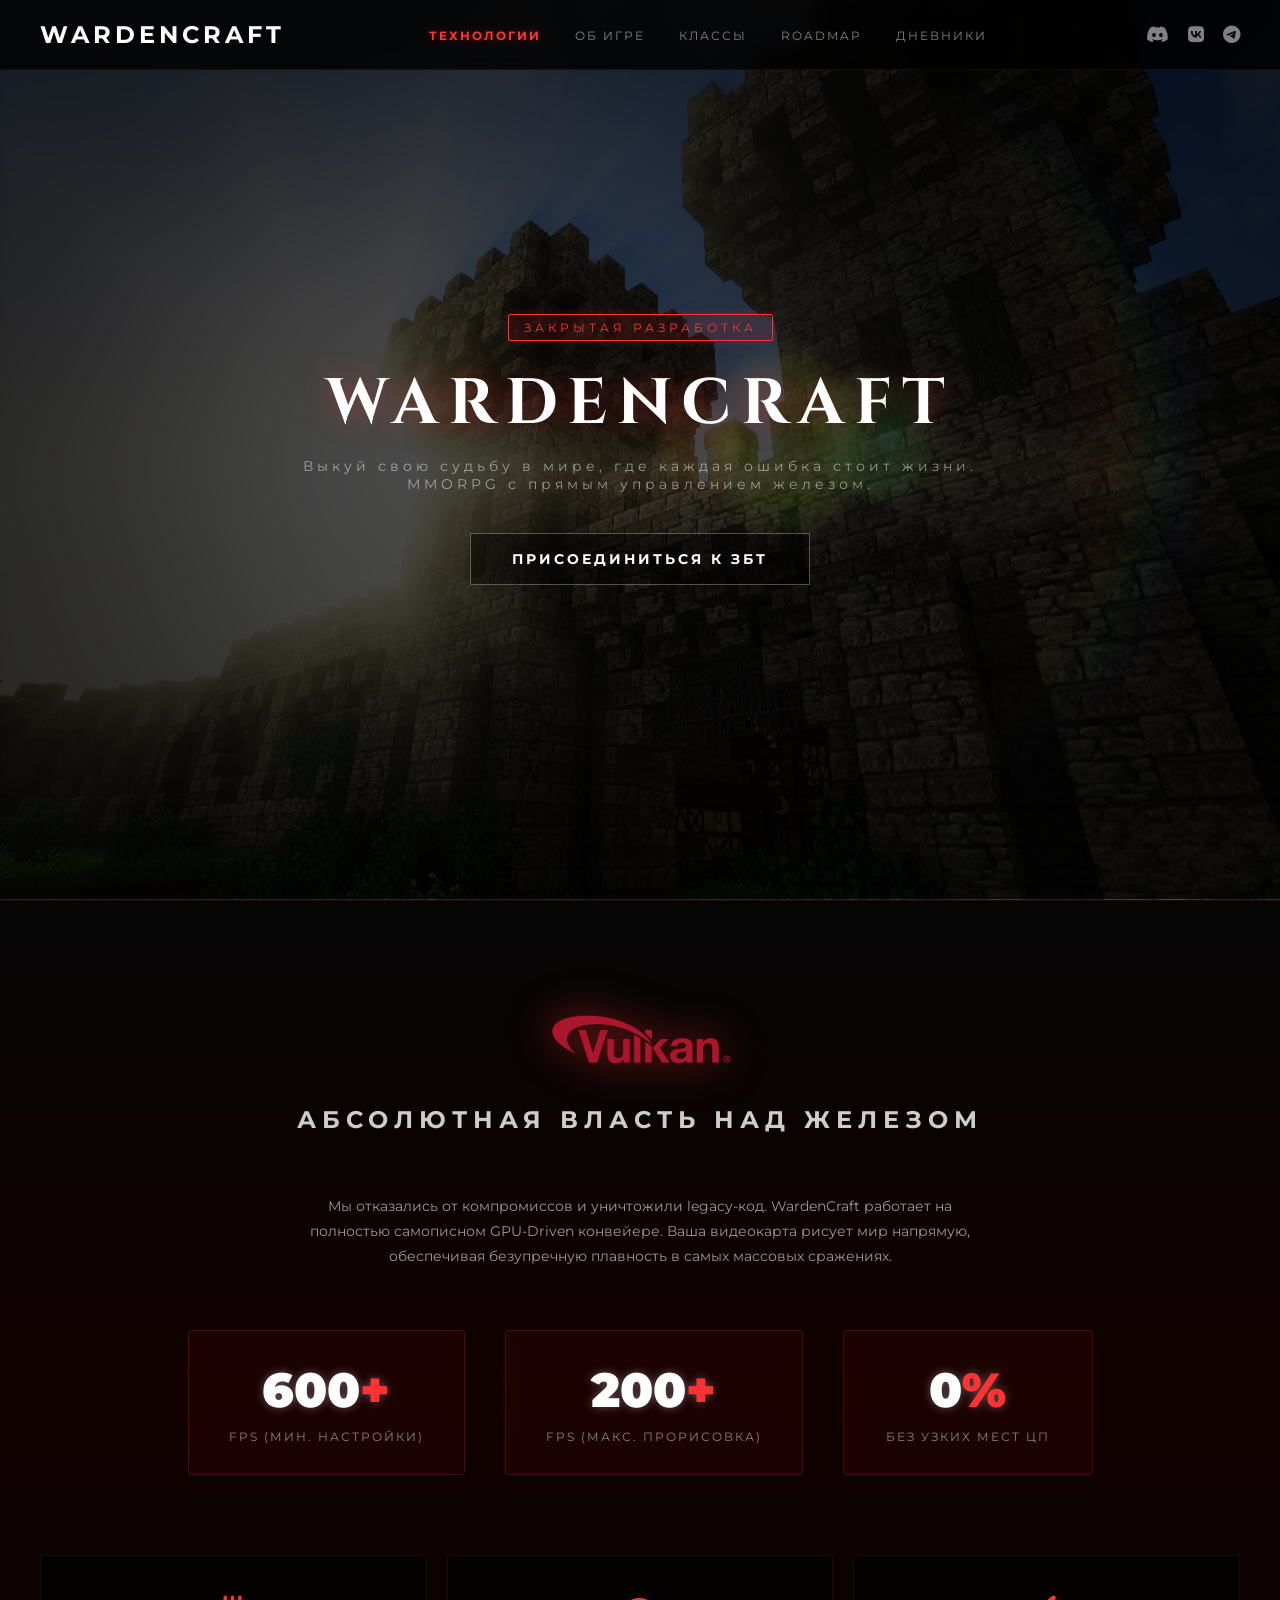
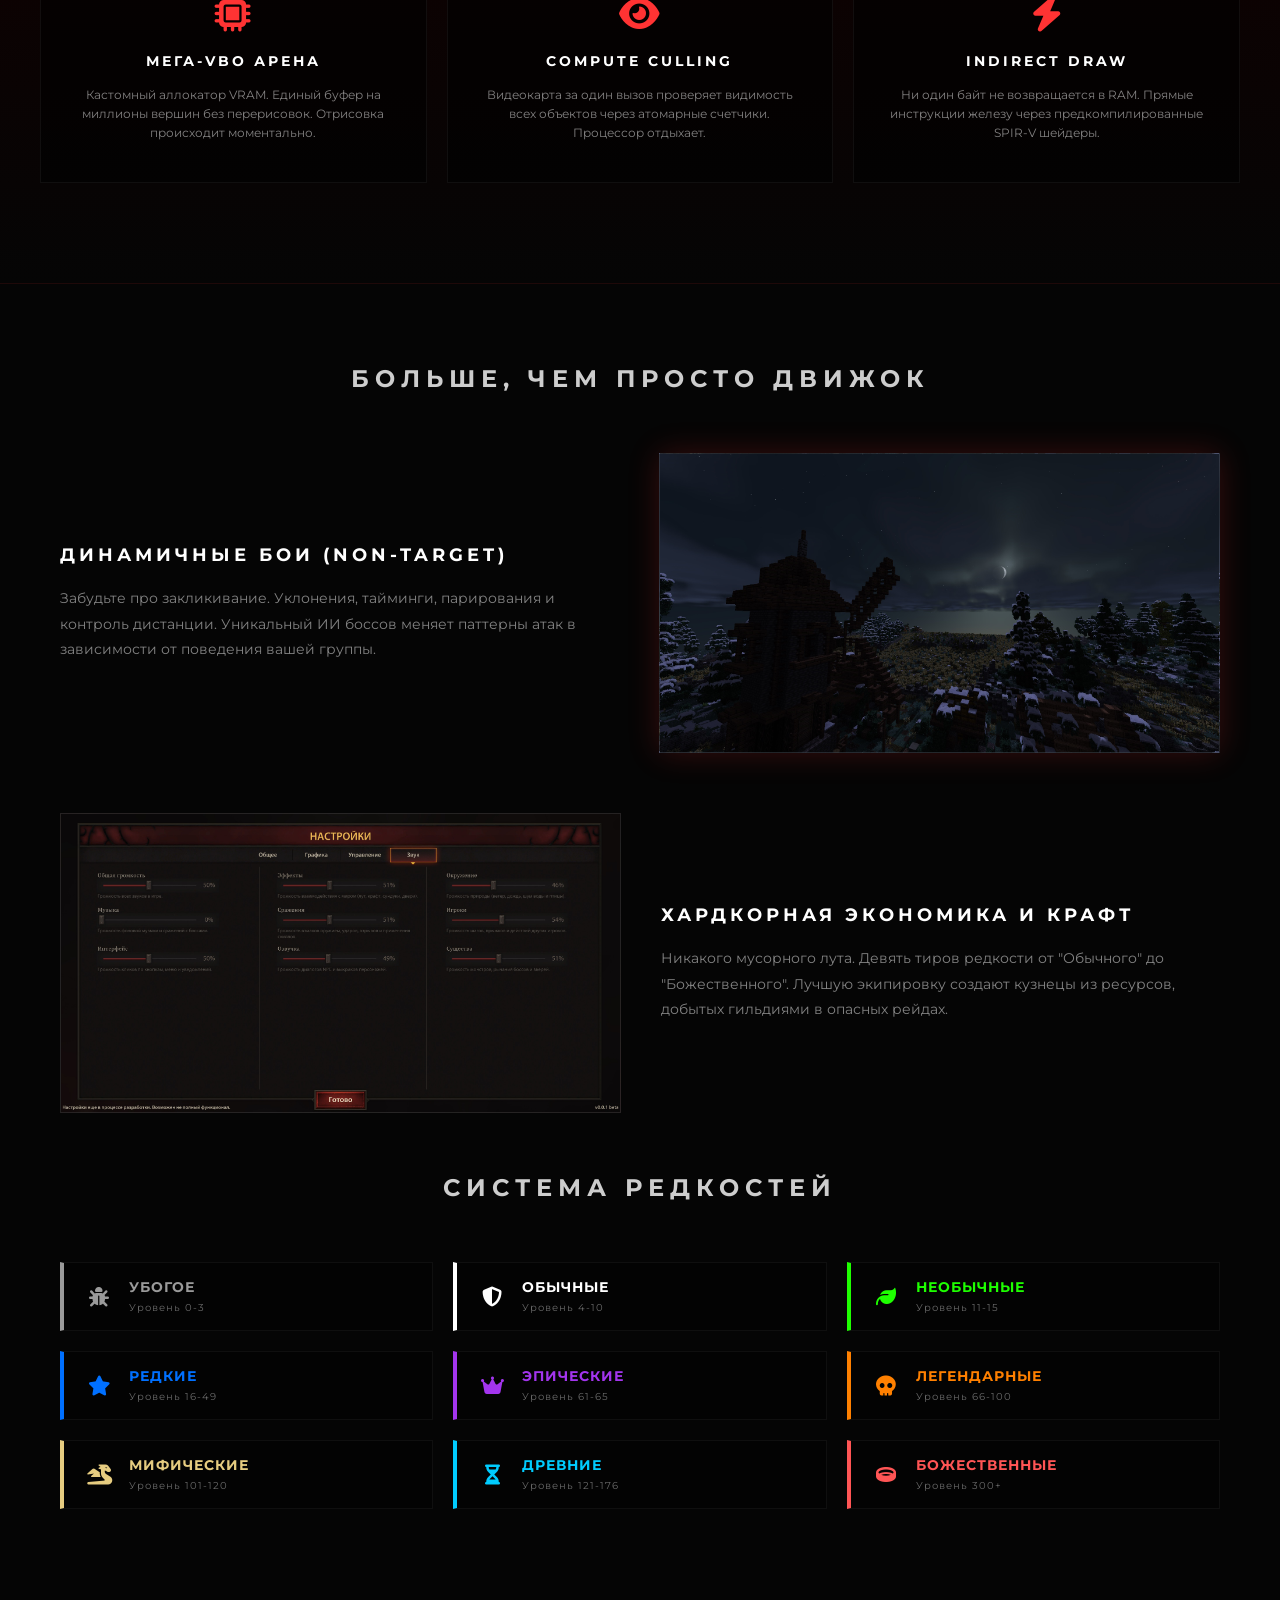
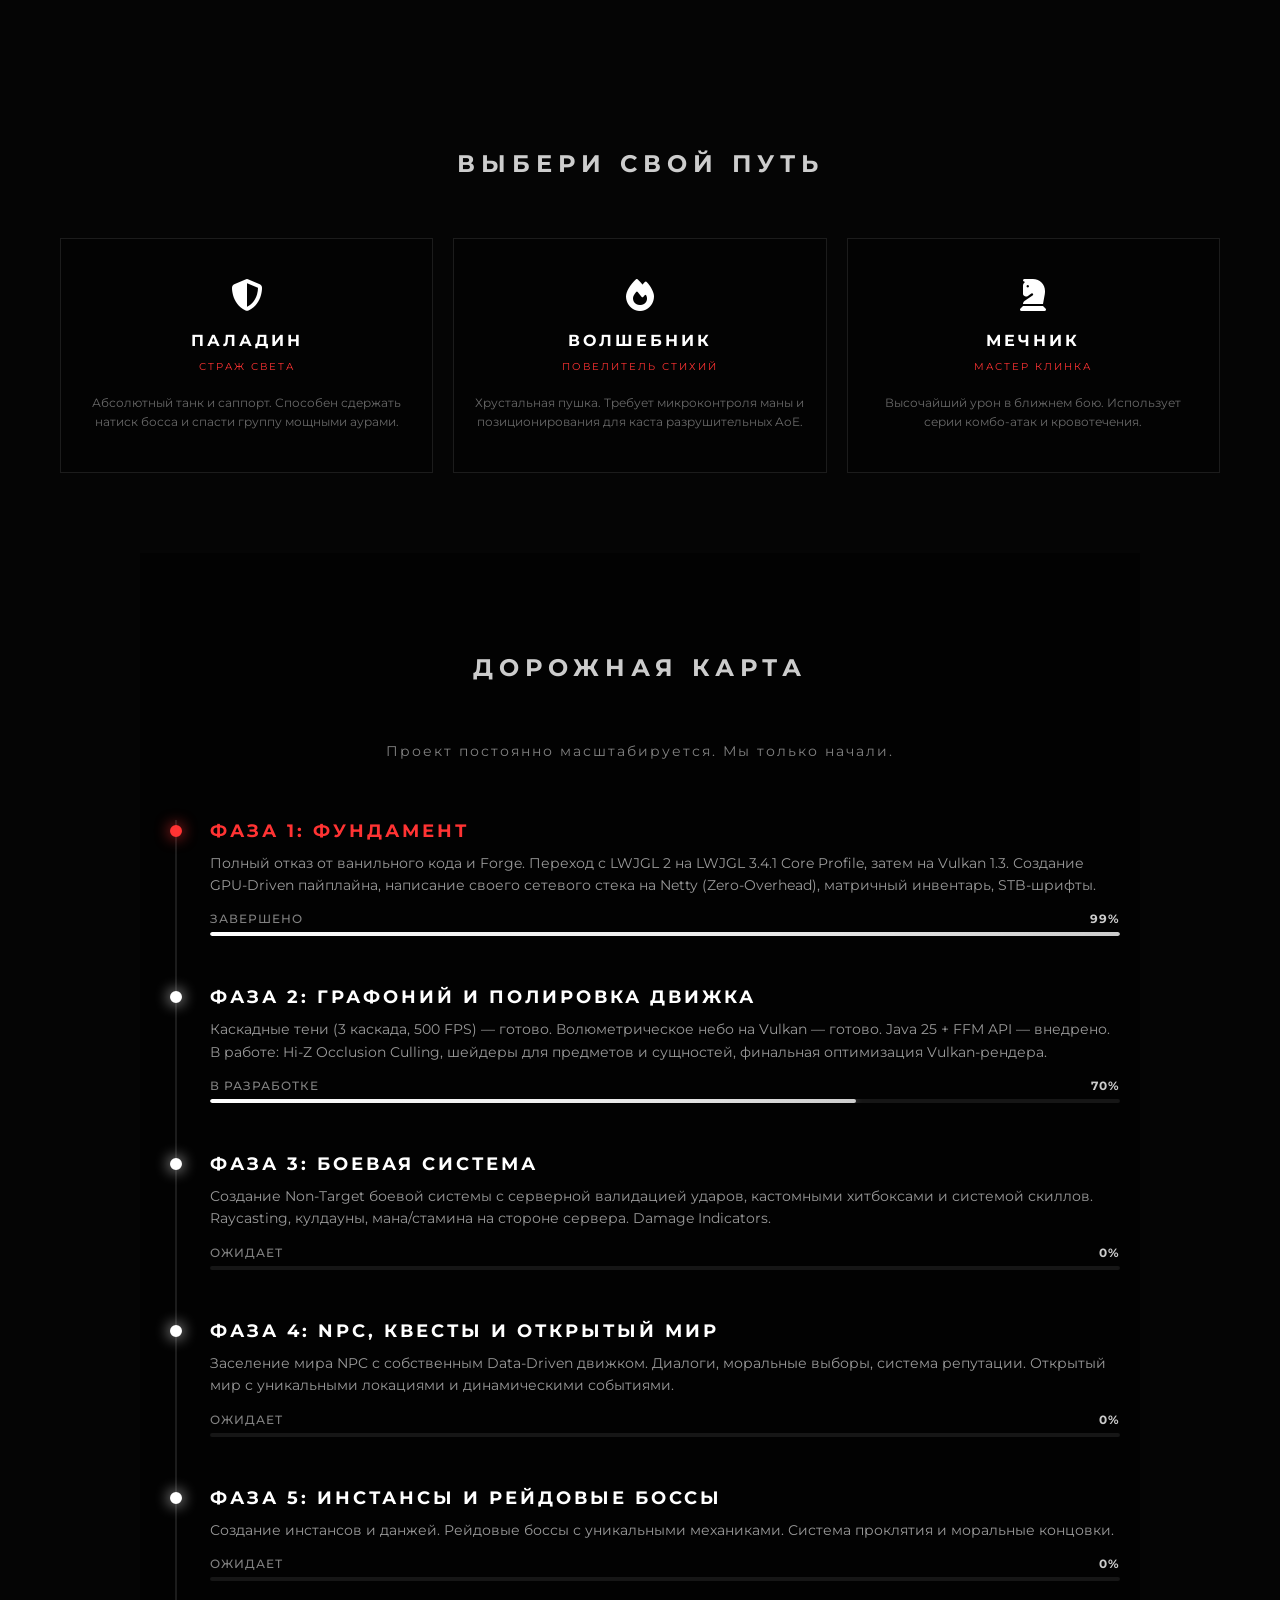
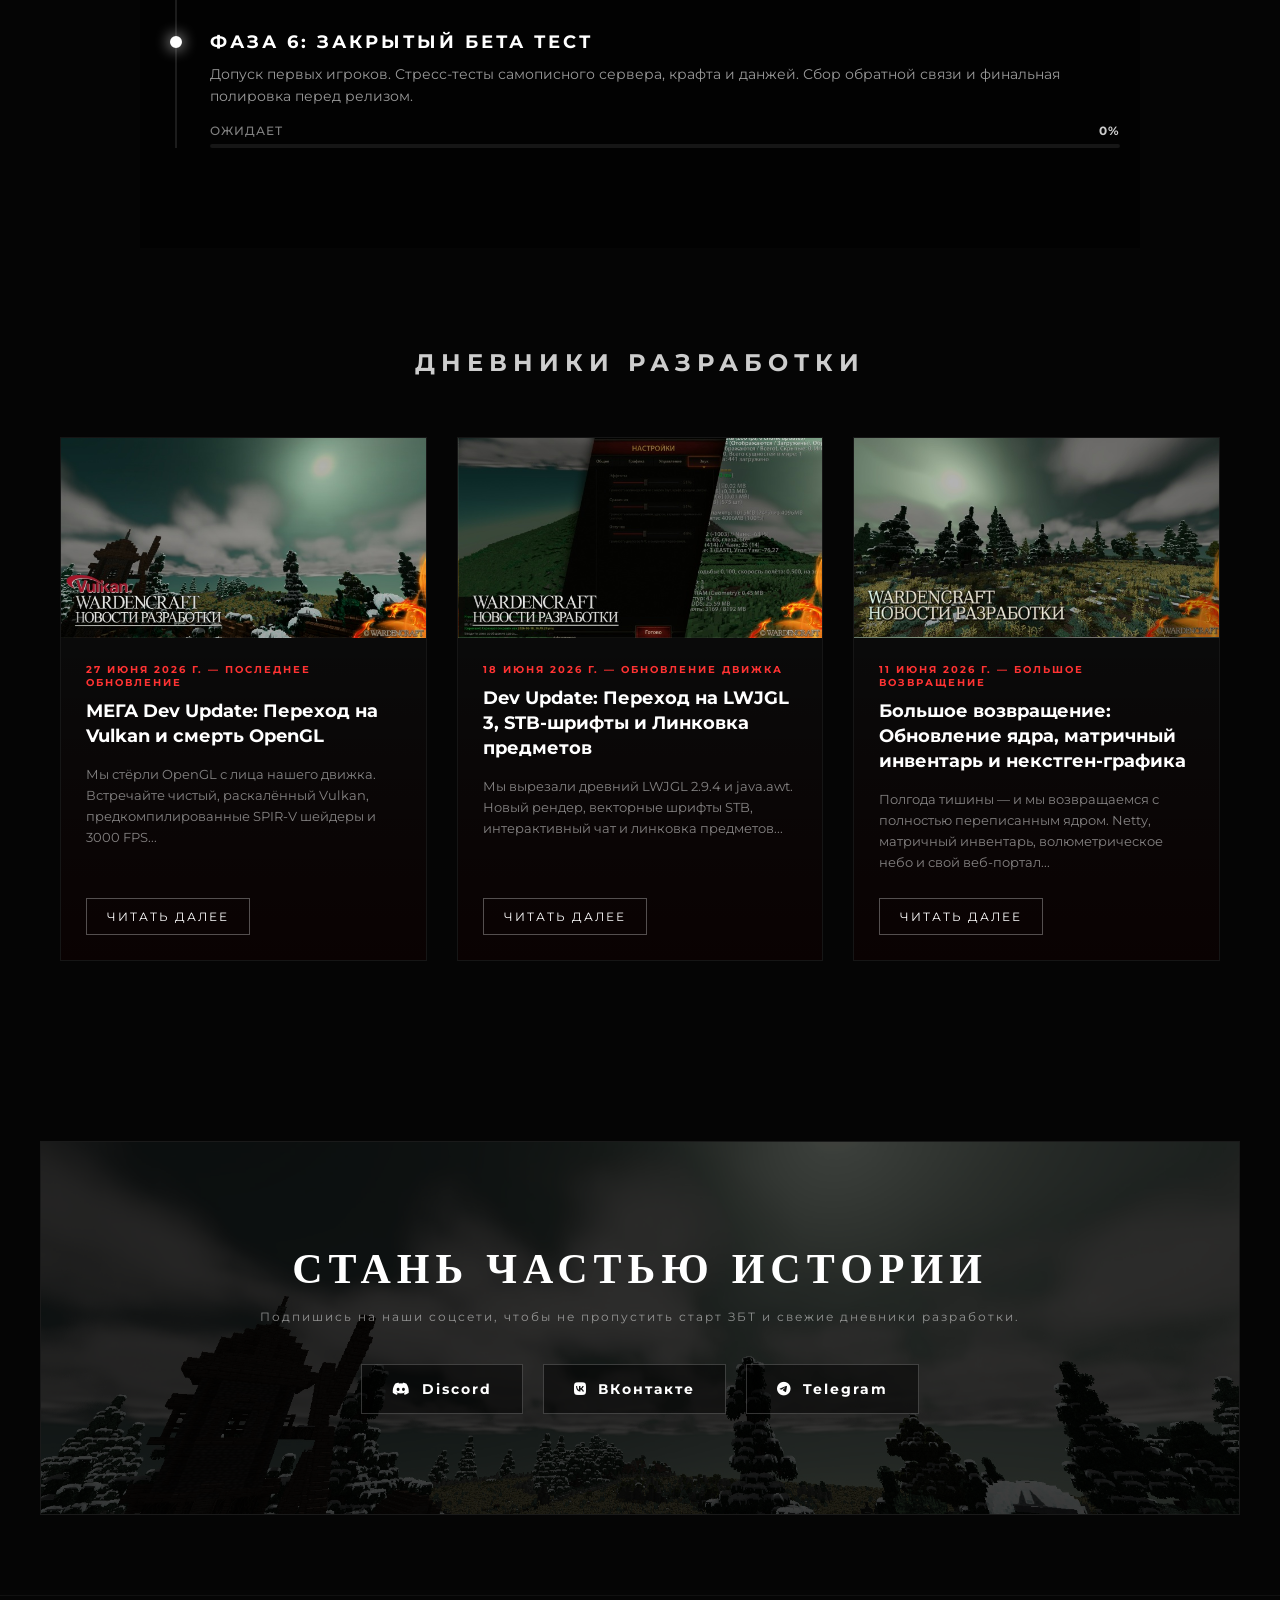
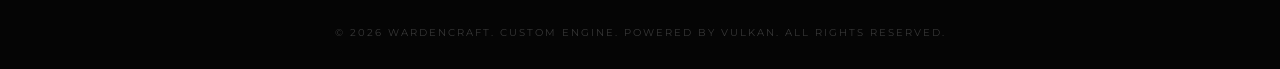
==== index.html @ b3770ff2 "Add Font Awesome v4 compatibility files - Added fa-v4compatibility.ttf and fa-v4compatibility.woff2 " ====
<!DOCTYPE html>
<html lang="ru">

<head>
  <meta charset="UTF-8">
  <meta name="description" content="WardenCraft — хардкорная фэнтезийная MMORPG. Тотальный GPU-Driven рендер на чистом Vulkan, тысячи FPS и мир без загрузок.">
  <meta name="keywords" content="WardenCraft, MMORPG, фэнтези, игра, Vulkan, самописный движок, GPU-Driven Rendering, хардкор">
  <meta name="robots" content="index, follow">
  <meta name="author" content="WardenCraft Team">
  <link rel="canonical" href="https://grishadelumiere.github.io/wardencraft.github.io/">

  <meta property="og:type" content="website">
  <meta property="og:url" content="https://grishadelumiere.github.io/wardencraft.github.io/">
  <meta property="og:title" content="WardenCraft - Хардкорная MMORPG нового поколения">
  <meta property="og:description" content="Полностью самописный движок на Vulkan. Эпические битвы без просадок FPS, сложная экономика и беспощадные данжи.">
  <meta property="og:image" content="https://grishadelumiere.github.io/wardencraft.github.io/images/3.jpg">

  <meta name="twitter:card" content="summary_large_image">
  <meta name="twitter:title" content="WardenCraft - Хардкорная MMORPG нового поколения">
  <meta name="twitter:description" content="Полностью самописный движок на Vulkan. Эпические битвы без просадок FPS.">
  <meta name="twitter:image" content="https://grishadelumiere.github.io/wardencraft.github.io/images/3.jpg">
  <script type="application/ld+json">
    {
      "@context": "https://schema.org",
      "@graph": [{
          "@type": "VideoGame",
          "name": "WardenCraft",
          "genre": ["MMORPG", "Action RPG", "Adventure"],
          "gamePlatform": "PC",
          "applicationCategory": "Game",
          "operatingSystem": "Windows",
          "description": "Хардкорная фэнтезийная MMORPG с самописным GPU-Driven движком на базе Vulkan 1.3.",
          "publisher": {
            "@type": "Organization",
            "name": "WardenCraft Team"
          }
        },
        {
          "@type": "NewsArticle",
          "headline": "МЕГА Dev Update: Переход на Vulkan и смерть OpenGL",
          "datePublished": "2026-06-27",
          "description": "Мы стёрли OpenGL с лица нашего движка. Встречайте чистый, раскалённый Vulkan, предкомпилированные SPIR-V шейдеры и 3000 FPS..."
        },
        {
          "@type": "NewsArticle",
          "headline": "Dev Update: Переход на LWJGL 3, STB-шрифты и Линковка предметов",
          "datePublished": "2026-06-18",
          "description": "Новый рендер, векторные шрифты STB, интерактивный чат и линковка предметов..."
        },
        {
          "@type": "NewsArticle",
          "headline": "Большое возвращение: Обновление ядра, матричный инвентарь и некстген-графика",
          "datePublished": "2026-06-11",
          "description": "Полгода тишины — и мы возвращаемся с полностью переписанным ядром. Netty, матричный инвентарь, волюметрическое небо и свой веб-портал..."
        }
      ]
    }
  </script>

  <title>WardenCraft - Официальный сайт</title>
  <meta name="viewport" content="width=device-width, initial-scale=1.0">
  <link rel="icon" href="images/favicon.ico" type="image/x-icon">
  <meta name="google-site-verification" content="HVl4yK5DAQGuuv8Re8E69ylQ9yif8sAX9zXIFJusT9M" />
  <link rel="stylesheet" href="css/fonts.css">
  <link rel="stylesheet" href="css/font-awesome.min.css">
  <link rel="stylesheet" href="css/style.css">
  <link rel="stylesheet" href="css/mobile.css">
  <meta name="theme-color" content="#050505">
</head>

<body>
  <!-- СКРЫТЫЙ SEO БЛОК ДЛЯ РОБОТОВ ГУГЛА -->
  <noscript>
    <div style="position: fixed; top: 0; left: 0; width: 100%; background: #ff3300; color: #fff; text-align: center; padding: 15px; z-index: 100000; font-family: 'Montserrat', sans-serif; font-weight: bold; text-transform: uppercase;">
      Критическая ошибка: Для доступа к базе данных WardenCraft необходимо включить JavaScript.
    </div>
    <article style="display: none;">
      <h1>WardenCraft - MMORPG на Vulkan</h1>
      <h2>ДОРОЖНАЯ КАРТА (ROADMAP)</h2>
      <p>ФАЗА 1: ФУНДАМЕНТ. Полный отказ от ванильного кода и Forge. Переход с LWJGL 2 на LWJGL 3.4.1 Core Profile, затем на Vulkan 1.3. Создание GPU-Driven пайплайна, написание своего сетевого стека на Netty (Zero-Overhead), матричный инвентарь, STB-шрифты.</p>
      <p>ФАЗА 2: ГРАФОНИЙ И ПОЛИРОВКА ДВИЖКА. Каскадные тени (3 каскада, 500 FPS) — готово. Волюметрическое небо на Vulkan — готово. Java 25 + FFM API — внедрено. В работе: Hi-Z Occlusion Culling, шейдеры для предметов и сущностей, финальная оптимизация Vulkan-рендера.</p>
      <p>ФАЗА 3: БОЕВАЯ СИСТЕМА. Создание Non-Target боевой системы с серверной валидацией ударов, кастомными хитбоксами и системой скиллов.</p>
      <p>ФАЗА 4: NPC, КВЕСТЫ И ОТКРЫТЫЙ МИР. Заселение мира NPC с собственным Data-Driven движком. Диалоги, моральные выборы, система репутации.</p>

      <h2>ПОСЛЕДНИЕ НОВОСТИ И ОБНОВЛЕНИЯ</h2>
      <h3>МЕГА Dev Update: Переход на Vulkan и смерть OpenGL (2026-06-27)</h3>
      <p>Мы стёрли OpenGL с лица нашего движка. Встречайте чистый, раскалённый Vulkan 1.3, предкомпилированные SPIR-V шейдеры и 3000 FPS. Тотальная многопоточность процессора, GPU-Driven Rendering, Мега-VBO Арена, Прямой доступ в память GPU, Compute Culling, Indirect Draw.</p>
      <h3>Dev Update: Переход на LWJGL 3, STB-шрифты и Линковка предметов (2026-06-18)</h3>
      <p>Мы вырезали древний LWJGL 2.9.4 и java.awt. Новый рендер, векторные шрифты STB, интерактивный чат и линковка предметов. Zero-Allocation математика, новый GUI.</p>
      <h3>Большое возвращение: Обновление ядра, матричный инвентарь и некстген-графика (2026-06-11)</h3>
      <p>Полгода тишины — и мы возвращаемся с полностью переписанным ядром. Сетевой движок WardenCraft был написан с нуля на базе Netty (Zero-Overhead). Асинхронный многопоточный режим. Матричный инвентарь как в классических RPG. Некстген-рендер, тени и волюметрическое небо. Собственный веб-портал.</p>
    </article>
  </noscript>

  <canvas id="bg-particles"></canvas>
  <div id="simpleLoadingContainer">
    <div class="simple-loader"></div>
  </div>

  <!-- НАВБАР -->
  <nav class="main-nav">
    <div id="scroll-progress"></div>
    <div class="nav-container">
      <div class="nav-logo">
        <a href="#" class="logo-link">WARDENCRAFT</a>
      </div>
      <div class="nav-links">
        <a href="#vulkan-section" class="nav-link vulkan-link">ТЕХНОЛОГИИ</a>
        <a href="#features-section" class="nav-link">ОБ ИГРЕ</a>
        <a href="#classes-section" class="nav-link">КЛАССЫ</a>
        <a href="#roadmap-section" class="nav-link">ROADMAP</a>
        <a href="#news-section" class="nav-link">ДНЕВНИКИ</a>
      </div>
      <div class="nav-right">
        <div class="nav-social">
          <a href="https://discord.gg/3Du7yr2" target="_blank" aria-label="Присоединиться к Discord" title="Discord"><i class="fab fa-discord"></i></a>
          <a href="https://vk.com/wardencraft" target="_blank" aria-label="Группа ВКонтакте" title="ВКонтакте"><i class="fab fa-vk"></i></a>
          <a href="https://t.me/WardenCraftOfficial" target="_blank" aria-label="Telegram Канал" title="Telegram"><i class="fab fa-telegram"></i></a>
        </div>
      </div>
    </div>
  </nav>

  <!-- HERO SECTION (С Параллаксом) -->
  <div class="hero-section" id="hero">
    <div class="hero-overlay"></div>
    <div class="hero-content reveal">
      <div class="hero-badge">ЗАКРЫТАЯ РАЗРАБОТКА</div>
      <h1>WARDENCRAFT</h1>
      <p class="hero-subtitle">Выкуй свою судьбу в мире, где каждая ошибка стоит жизни.<br>MMORPG с прямым управлением железом.</p>

      <div class="action-container">
        <button class="launcher-button action-btn">ПРИСОЕДИНИТЬСЯ К ЗБТ</button>
        <span class="error-span"></span>
      </div>
    </div>
  </div>

  <!-- VULKAN ENGINE SHOWCASE -->
  <section class="vulkan-section" id="vulkan-section">
    <div class="vulkan-container">
      <img src="images/vulkan.png" alt="Vulkan API" class="vulkan-logo reveal">
      <h2 class="section-title reveal">АБСОЛЮТНАЯ ВЛАСТЬ НАД ЖЕЛЕЗОМ</h2>
      <p class="vulkan-desc reveal">Мы отказались от компромиссов и уничтожили legacy-код. WardenCraft работает на полностью самописном GPU-Driven конвейере. Ваша видеокарта рисует мир напрямую, обеспечивая безупречную плавность в самых массовых сражениях.</p>

      <div class="stats-wrapper reveal">
        <div class="stat-card">
          <div class="stat-number"><span class="counter" data-target="3000">0</span><span class="plus">+</span></div>
          <div class="stat-label">FPS (Мин. настройки)</div>
        </div>
        <div class="stat-card">
          <div class="stat-number"><span class="counter" data-target="1000">0</span><span class="plus">+</span></div>
          <div class="stat-label">FPS (Макс. прорисовка)</div>
        </div>
        <div class="stat-card">
          <div class="stat-number"><span class="counter" data-target="0">100</span><span class="plus">%</span></div>
          <div class="stat-label">Без узких мест ЦП</div>
        </div>
      </div>

      <div class="tech-grid">
        <div class="tech-card reveal">
          <i class="fas fa-microchip tech-icon"></i>
          <h3>МЕГА-VBO АРЕНА</h3>
          <p>Кастомный аллокатор VRAM. Единый буфер на миллионы вершин без перерисовок. Отрисовка происходит моментально.</p>
        </div>
        <div class="tech-card reveal" style="transition-delay: 0.1s;">
          <i class="fas fa-eye tech-icon"></i>
          <h3>COMPUTE CULLING</h3>
          <p>Видеокарта за один вызов проверяет видимость всех объектов через атомарные счетчики. Процессор отдыхает.</p>
        </div>
        <div class="tech-card reveal" style="transition-delay: 0.2s;">
          <i class="fas fa-bolt tech-icon"></i>
          <h3>INDIRECT DRAW</h3>
          <p>Ни один байт не возвращается в RAM. Прямые инструкции железу через предкомпилированные SPIR-V шейдеры.</p>
        </div>
      </div>
    </div>
  </section>

  <!-- СИСТЕМЫ И ФИЧИ ИГРЫ -->
  <div class="main-content" id="features-section">
    <section class="game-features">
      <h2 class="section-title reveal">БОЛЬШЕ, ЧЕМ ПРОСТО ДВИЖОК</h2>

      <div class="feature-block reveal">
        <div class="feature-text">
          <h3>ДИНАМИЧНЫЕ БОИ (NON-TARGET)</h3>
          <p>Забудьте про закликивание. Уклонения, тайминги, парирования и контроль дистанции. Уникальный ИИ боссов меняет паттерны атак в зависимости от поведения вашей группы.</p>
        </div>
        <div class="feature-image" style="background-image: url('images/2.jpg'); box-shadow: 0 0 30px rgba(255, 51, 51, 0.2);"></div>
      </div>

      <div class="feature-block reverse reveal">
        <div class="feature-text">
          <h3>ХАРДКОРНАЯ ЭКОНОМИКА И КРАФТ</h3>
          <p>Никакого мусорного лута. Девять тиров редкости от "Обычного" до "Божественного". Лучшую экипировку создают кузнецы из ресурсов, добытых гильдиями в опасных рейдах.</p>
        </div>
        <div class="feature-image" style="background-image: url('images/1.jpg');"></div>
      </div>
    </section>

    <!-- СИСТЕМЫ (РЕДКОСТЬ, ДАНЖИ, КРАФТ) -->
    <section class="rarity-section reveal">
      <h2 class="section-title">СИСТЕМА РЕДКОСТЕЙ</h2>
      <div class="rarity-list">
        <div class="rarity-card rarity-poor">
          <div class="rarity-icon"><i class="fas fa-bug"></i></div>
          <div><span class="rarity-name">Убогое</span><span class="rarity-range">Уровень 0-3</span></div>
        </div>
        <div class="rarity-card rarity-common">
          <div class="rarity-icon"><i class="fas fa-shield-alt"></i></div>
          <div><span class="rarity-name">Обычные</span><span class="rarity-range">Уровень 4-10</span></div>
        </div>
        <div class="rarity-card rarity-uncommon">
          <div class="rarity-icon"><i class="fas fa-leaf"></i></div>
          <div><span class="rarity-name">Необычные</span><span class="rarity-range">Уровень 11-15</span></div>
        </div>
        <div class="rarity-card rarity-rare">
          <div class="rarity-icon"><i class="fas fa-star"></i></div>
          <div><span class="rarity-name">Редкие</span><span class="rarity-range">Уровень 16-49</span></div>
        </div>
        <div class="rarity-card rarity-epic">
          <div class="rarity-icon"><i class="fas fa-crown"></i></div>
          <div><span class="rarity-name">Эпические</span><span class="rarity-range">Уровень 61-65</span></div>
        </div>
        <div class="rarity-card rarity-legendary">
          <div class="rarity-icon"><i class="fas fa-skull"></i></div>
          <div><span class="rarity-name">Легендарные</span><span class="rarity-range">Уровень 66-100</span></div>
        </div>
        <div class="rarity-card rarity-mythic">
          <div class="rarity-icon"><i class="fas fa-dragon"></i></div>
          <div><span class="rarity-name">Мифические</span><span class="rarity-range">Уровень 101-120</span></div>
        </div>
        <div class="rarity-card rarity-ancient">
          <div class="rarity-icon"><i class="fas fa-hourglass-half"></i></div>
          <div><span class="rarity-name">Древние</span><span class="rarity-range">Уровень 121-176</span></div>
        </div>
        <div class="rarity-card rarity-divine">
          <div class="rarity-icon"><i class="fas fa-ring"></i></div>
          <div><span class="rarity-name">Божественные</span><span class="rarity-range">Уровень 300+</span></div>
        </div>
      </div>
    </section>
  </div>

  <!-- КЛАССЫ -->
  <section class="classes-section" id="classes-section">
    <div class="classes-container">
      <h2 class="section-title reveal">ВЫБЕРИ СВОЙ ПУТЬ</h2>
      <div class="classes-grid">
        <div class="class-card reveal">
          <i class="fas fa-shield-alt class-icon"></i>
          <h3>ПАЛАДИН</h3>
          <span class="class-role">СТРАЖ СВЕТА</span>
          <p>Абсолютный танк и саппорт. Способен сдержать натиск босса и спасти группу мощными аурами.</p>
        </div>
        <div class="class-card reveal" style="transition-delay: 0.1s;">
          <i class="fas fa-fire class-icon"></i>
          <h3>ВОЛШЕБНИК</h3>
          <span class="class-role">ПОВЕЛИТЕЛЬ СТИХИЙ</span>
          <p>Хрустальная пушка. Требует микроконтроля маны и позиционирования для каста разрушительных AoE.</p>
        </div>
        <div class="class-card reveal" style="transition-delay: 0.2s;">
          <i class="fas fa-chess-knight class-icon"></i>
          <h3>МЕЧНИК</h3>
          <span class="class-role">МАСТЕР КЛИНКА</span>
          <p>Высочайший урон в ближнем бою. Использует серии комбо-атак и кровотечения.</p>
        </div>
      </div>
    </div>
  </section>

  <!-- ДОРОЖНАЯ КАРТА (ROADMAP) - DATA-DRIVEN -->
  <section class="roadmap-section" id="roadmap-section">
    <h2 class="section-title reveal">ДОРОЖНАЯ КАРТА</h2>
    <p class="roadmap-desc reveal">Проект постоянно масштабируется. Мы только начали.</p>
    <!-- Сюда JS сам сгенерирует Roadmap -->
    <div class="timeline" id="roadmap-container"></div>
  </section>

  <!-- ДНЕВНИКИ РАЗРАБОТКИ (НОВОСТИ) - DATA-DRIVEN -->
  <section class="news-section" id="news-section">
    <div class="news-container">
      <h2 class="section-title reveal">ДНЕВНИКИ РАЗРАБОТКИ</h2>
      <!-- Сюда JS сам сгенерирует карточки новостей -->
      <div class="news-grid" id="news-grid-container"></div>
    </div>
  </section>

  <!-- МОДАЛЬНОЕ ОКНО ДЛЯ ЧТЕНИЯ СТАТЕЙ -->
  <div class="article-modal" id="article-modal">
    <div class="modal-backdrop"></div>
    <div class="modal-box">
      <button class="close-modal" aria-label="Закрыть окно"><i class="fas fa-times"></i></button>
      <div class="modal-header">
        <h2 id="modal-title">Заголовок</h2>
        <span class="modal-date" id="modal-tag">ДНЕВНИКИ РАЗРАБОТКИ</span>
      </div>
      <div class="modal-body" id="modal-body">
        <!-- Текст вставляется через JS -->
      </div>
    </div>
  </div>

  <!-- CTA И ФУТЕР -->
  <section id="cta-section" class="cta-section reveal">
    <div class="cta-background" style="background-image: url('images/3.jpg');"></div>
    <div class="cta-content">
      <h2 style="font-family: 'Cinzel', serif; font-size: 42px;">СТАНЬ ЧАСТЬЮ ИСТОРИИ</h2>
      <p class="cta-text">Подпишись на наши соцсети, чтобы не пропустить старт ЗБТ и свежие дневники разработки.</p>
      <div class="cta-socials">
        <a href="https://discord.gg/3Du7yr2" target="_blank" class="cta-social-btn discord"><i class="fab fa-discord"></i> Discord</a>
        <a href="https://vk.com/wardencraft" target="_blank" class="cta-social-btn vk"><i class="fab fa-vk"></i> ВКонтакте</a>
        <a href="https://t.me/WardenCraftOfficial" target="_blank" class="cta-social-btn tg"><i class="fab fa-telegram"></i> Telegram</a>
      </div>
    </div>
  </section>

  <footer class="main-footer">
    <div class="footer-copyright">
      © 2026 WARDENCRAFT. CUSTOM ENGINE. POWERED BY VULKAN. ALL RIGHTS RESERVED.
    </div>
  </footer>

  <!-- ПОДКЛЮЧЕНИЕ СКРИПТОВ -->
  <script src="js/data.js"></script>
  <script src="js/engine.js"></script>
</body>

</html>
---- css/fonts.css ----
/* Локальные шрифты: Montserrat (400,500,700,900) + Cinzel (700) */
@font-face {
  font-family: 'Cinzel';
  font-style: normal;
  font-weight: 700;
  font-display: swap;
  src: url(../fonts/Cinzel-700.ttf) format('truetype');
}

@font-face {
  font-family: 'Montserrat';
  font-style: normal;
  font-weight: 400;
  font-display: swap;
  src: url(../fonts/Montserrat-400.ttf) format('truetype');
}

@font-face {
  font-family: 'Montserrat';
  font-style: normal;
  font-weight: 500;
  font-display: swap;
  src: url(../fonts/Montserrat-500.ttf) format('truetype');
}

@font-face {
  font-family: 'Montserrat';
  font-style: normal;
  font-weight: 700;
  font-display: swap;
  src: url(../fonts/Montserrat-700.ttf) format('truetype');
}

@font-face {
  font-family: 'Montserrat';
  font-style: normal;
  font-weight: 900;
  font-display: swap;
  src: url(../fonts/Montserrat-900.ttf) format('truetype');
}
---- css/style.css ----
/* СТРОГИЙ СБРОС И ШРИФТЫ */
* {
    box-sizing: border-box;
    margin: 0;
    padding: 0;
}

html {
    scroll-behavior: smooth;
}

body {
    background-color: #050505;
    color: white;
    font-family: 'Montserrat', sans-serif;
    overflow-x: hidden;
}

/* ================== НАВБАР ================== */
.main-nav {
    background: rgba(0, 0, 0, 0.8);
    border-bottom: 1px solid rgba(255, 255, 255, 0.05);
    padding: 20px 40px;
    position: fixed;
    width: 100%;
    z-index: 1000;
    backdrop-filter: blur(10px);
}

.nav-container {
    display: flex;
    justify-content: space-between;
    align-items: center;
    max-width: 1400px;
    margin: 0 auto;
}

.logo-link {
    color: white;
    text-decoration: none;
    font-size: 24px;
    font-weight: bold;
    letter-spacing: 4px;
}

.nav-links a {
    color: rgba(255, 255, 255, 0.5);
    text-decoration: none;
    margin: 0 15px;
    font-size: 12px;
    letter-spacing: 2px;
    transition: 0.2s ease;
}

.nav-links a:hover {
    color: white;
}

.nav-social a {
    color: rgba(255, 255, 255, 0.5);
    margin-left: 15px;
    font-size: 18px;
    transition: 0.2s ease;
}

.nav-social a:hover {
    color: white;
}

/* ================== АНИМАЦИИ (ПЛАВНОЕ ПОЯВЛЕНИЕ) ================== */
.reveal {
    opacity: 0;
    transform: translateY(40px);
    transition: all 0.8s cubic-bezier(0.25, 0.46, 0.45, 0.94);
}

.reveal.active {
    opacity: 1;
    transform: translateY(0);
}

/* ================== HERO SECTION ================== */
.hero-section {
    height: 100vh;
    background: url('../images/0.jpg') center/cover no-repeat;
    display: flex;
    align-items: center;
    justify-content: center;
    position: relative;
    border-bottom: 1px solid rgba(255, 255, 255, 0.1);
}

.hero-section::before {
    content: '';
    position: absolute;
    top: 0;
    left: 0;
    right: 0;
    bottom: 0;
    background: rgba(0, 0, 0, 0.7);
}

.hero-content {
    position: relative;
    z-index: 1;
    text-align: center;
}

.hero-content h1 {
    font-size: 64px;
    letter-spacing: 10px;
    margin-bottom: 10px;
}

.hero-subtitle {
    font-size: 14px;
    color: rgba(255, 255, 255, 0.5);
    letter-spacing: 4px;
    margin-bottom: 40px;
}

/* ================== КНОПКИ (ИЗ ЛАУНЧЕРА) ================== */
.action-container {
    position: relative;
    display: inline-flex;
    flex-direction: column;
    align-items: center;
    width: 340px;
}

.launcher-button {
    width: 100%;
    background: rgba(0, 0, 0, 0.4);
    color: white;
    border: 1px solid rgba(255, 255, 255, 0.3);
    padding: 16px;
    font-family: inherit;
    font-size: 14px;
    font-weight: bold;
    letter-spacing: 3px;
    cursor: pointer;
    transition: all 0.2s ease;
    outline: none;
}

.launcher-button:hover {
    background: white;
    color: black;
    box-shadow: 0 0 15px rgba(255, 255, 255, 0.2);
}

.launcher-button.secondary {
    background: transparent;
    border-color: rgba(255, 255, 255, 0.1);
    color: rgba(255, 255, 255, 0.5);
}

.launcher-button.secondary:hover {
    border-color: white;
    color: white;
}

.error-span {
    font-size: 11px;
    color: #ff3333;
    margin-top: 10px;
    opacity: 0;
    letter-spacing: 2px;
    text-transform: uppercase;
    font-weight: bold;
    transition: 0.2s ease;
    position: absolute;
    bottom: -25px;
}

/* ================== КОНТЕНТ ================== */
.main-content,
.classes-section,
.cta-section {
    padding: 80px 20px;
    max-width: 1200px;
    margin: 0 auto;
}

.section-title {
    text-align: center;
    font-size: 24px;
    letter-spacing: 6px;
    margin-bottom: 60px;
    color: rgba(255, 255, 255, 0.8);
}

.feature-block {
    display: flex;
    align-items: center;
    gap: 40px;
    margin-bottom: 60px;
}

.feature-block.reverse {
    flex-direction: row-reverse;
}

.feature-text {
    flex: 1;
}

.feature-text h3 {
    font-size: 18px;
    letter-spacing: 4px;
    margin-bottom: 20px;
}

.feature-text p {
    font-size: 14px;
    color: rgba(255, 255, 255, 0.5);
    line-height: 1.8;
}

.feature-image {
    flex: 1;
    height: 300px;
    background-size: cover;
    background-position: center;
    border: 1px solid rgba(255, 255, 255, 0.1);
}

/* ================== КАРТОЧКИ КЛАССОВ ================== */
.classes-grid {
    display: grid;
    grid-template-columns: repeat(auto-fit, minmax(300px, 1fr));
    gap: 20px;
}

.class-card {
    background: rgba(0, 0, 0, 0.4);
    border: 1px solid rgba(255, 255, 255, 0.1);
    padding: 40px 20px;
    text-align: center;
    transition: 0.2s ease;
}

.class-card:hover {
    border-color: rgba(255, 255, 255, 0.5);
    background: rgba(255, 255, 255, 0.05);
}

.class-icon {
    font-size: 32px;
    margin-bottom: 20px;
    color: white;
}

.class-card h3 {
    font-size: 16px;
    letter-spacing: 3px;
    margin-bottom: 10px;
}

.class-role {
    display: block;
    font-size: 10px;
    color: #ff3333;
    letter-spacing: 2px;
    margin-bottom: 20px;
}

.class-card p {
    font-size: 12px;
    color: rgba(255, 255, 255, 0.4);
    line-height: 1.6;
}

/* ================== СИСТЕМА РЕДКОСТЕЙ ================== */
.rarity-section {
    margin-bottom: 80px;
}

.rarity-list {
    display: grid;
    grid-template-columns: repeat(auto-fill, minmax(280px, 1fr));
    gap: 20px;
}

.rarity-card {
    background: rgba(0, 0, 0, 0.4);
    border: 1px solid rgba(255, 255, 255, 0.05);
    padding: 15px 20px;
    display: flex;
    align-items: center;
    gap: 15px;
    border-left: 4px solid;
    transition: 0.2s ease;
}

.rarity-card:hover {
    transform: translateX(5px);
    background: rgba(255, 255, 255, 0.05);
}

.rarity-icon {
    font-size: 20px;
    width: 30px;
    text-align: center;
}

.rarity-name {
    display: block;
    font-size: 14px;
    font-weight: bold;
    letter-spacing: 1px;
    text-transform: uppercase;
}

.rarity-range {
    font-size: 10px;
    color: rgba(255, 255, 255, 0.4);
    letter-spacing: 1px;
}

/* Цвета редкостей */
.rarity-poor {
    border-left-color: #9a9a9a;
    color: #9a9a9a;
}

.rarity-common {
    border-left-color: #ffffff;
    color: #ffffff;
}

.rarity-uncommon {
    border-left-color: #1eff00;
    color: #1eff00;
}

.rarity-rare {
    border-left-color: #0070ff;
    color: #0070ff;
}

.rarity-epic {
    border-left-color: #a335ee;
    color: #a335ee;
}

.rarity-legendary {
    border-left-color: #ff8000;
    color: #ff8000;
}

.rarity-mythic {
    border-left-color: #e6cc80;
    color: #e6cc80;
}

.rarity-ancient {
    border-left-color: #00ccff;
    color: #00ccff;
}

.rarity-divine {
    border-left-color: #ff5555;
    color: #ff5555;
}

/* ================== КРАФТ ================== */
.crafting-grid {
    display: grid;
    grid-template-columns: repeat(auto-fit, minmax(300px, 1fr));
    gap: 20px;
}

.craft-card {
    border: 1px dashed rgba(255, 255, 255, 0.2);
    padding: 40px 20px;
    text-align: center;
    transition: 0.2s ease;
    background: rgba(0, 0, 0, 0.2);
}

.craft-card:hover {
    border-style: solid;
    border-color: rgba(255, 255, 255, 0.5);
    background: rgba(255, 255, 255, 0.05);
}

.profession-icon {
    font-size: 32px;
    color: rgba(255, 255, 255, 0.8);
    margin-bottom: 20px;
}

.craft-card h3 {
    font-size: 14px;
    letter-spacing: 3px;
    margin-bottom: 15px;
}

.craft-card p {
    font-size: 12px;
    color: rgba(255, 255, 255, 0.4);
    line-height: 1.6;
}

/* ================== CTA И ФУТЕР ================== */
.cta-section {
    position: relative;
    text-align: center;
    padding: 100px 20px;
    border: 1px solid rgba(255, 255, 255, 0.1);
    margin: 80px auto;
    max-width: 1200px;
    overflow: hidden;
    background-color: #000;
}

.cta-background {
    position: absolute;
    top: 0;
    left: 0;
    width: 100%;
    height: 100%;
    background-size: cover;
    background-position: center;
    z-index: 0;
    filter: grayscale(30%);
}

.cta-background::after {
    content: '';
    position: absolute;
    top: 0;
    left: 0;
    width: 100%;
    height: 100%;
    background: rgba(0, 0, 0, 0.75);
}

.cta-content {
    position: relative;
    z-index: 1;
}

.cta-content h2 {
    margin-bottom: 10px;
    letter-spacing: 6px;
}

.cta-text {
    color: rgba(255, 255, 255, 0.5);
    margin-bottom: 40px;
    font-size: 12px;
    letter-spacing: 2px;
}

.main-footer {
    text-align: center;
    padding: 30px;
    border-top: 1px solid rgba(255, 255, 255, 0.05);
    font-size: 10px;
    color: rgba(255, 255, 255, 0.2);
    letter-spacing: 2px;
}

/* ТРЯСКА КНОПОК */
.shake {
    animation: shake 0.4s cubic-bezier(.36, .07, .19, .97) both;
}

@keyframes shake {

    10%,
    90% {
        transform: translate3d(-1px, 0, 0);
    }

    20%,
    80% {
        transform: translate3d(2px, 0, 0);
    }

    30%,
    50%,
    70% {
        transform: translate3d(-4px, 0, 0);
    }

    40%,
    60% {
        transform: translate3d(4px, 0, 0);
    }
}

/* ================== VULKAN ENGINE СЕКЦИЯ ================== */
.vulkan-section {
    background: linear-gradient(180deg, #050505 0%, #110000 50%, #050505 100%);
    padding: 100px 20px;
    border-top: 1px solid rgba(255, 51, 51, 0.1);
    border-bottom: 1px solid rgba(255, 51, 51, 0.1);
}

.vulkan-container {
    max-width: 1200px;
    margin: 0 auto;
    text-align: center;
}

.vulkan-red {
    color: #ff3333;
    text-shadow: 0 0 15px rgba(255, 51, 51, 0.5);
    font-weight: 900;
}

.vulkan-desc {
    color: rgba(255, 255, 255, 0.6);
    max-width: 700px;
    margin: 0 auto 60px;
    line-height: 1.8;
    font-size: 14px;
}

/* Статистика (FPS) */
.stats-wrapper {
    display: flex;
    justify-content: center;
    gap: 40px;
    margin-bottom: 80px;
    flex-wrap: wrap;
}

.stat-card {
    background: rgba(255, 51, 51, 0.05);
    border: 1px solid rgba(255, 51, 51, 0.2);
    padding: 30px 40px;
    border-radius: 4px;
    min-width: 250px;
    box-shadow: inset 0 0 20px rgba(255, 51, 51, 0.02);
}

.stat-number {
    font-size: 48px;
    font-weight: 900;
    color: #ffffff;
    margin-bottom: 10px;
    text-shadow: 0 0 10px rgba(255, 255, 255, 0.3);
}

.stat-number .plus {
    color: #ff3333;
}

.stat-label {
    font-size: 12px;
    letter-spacing: 2px;
    color: rgba(255, 255, 255, 0.5);
    text-transform: uppercase;
}

/* Технологии (Карточки) */
.tech-grid {
    display: grid;
    grid-template-columns: repeat(auto-fit, minmax(300px, 1fr));
    gap: 20px;
}

.tech-card {
    background: rgba(0, 0, 0, 0.6);
    border: 1px solid rgba(255, 255, 255, 0.05);
    padding: 40px 30px;
    text-align: center;
    transition: 0.3s ease;
}

.tech-card:hover {
    border-color: rgba(255, 51, 51, 0.4);
    transform: translateY(-5px);
    background: rgba(255, 51, 51, 0.02);
}

.tech-icon {
    font-size: 36px;
    color: #ff3333;
    margin-bottom: 20px;
}

.tech-card h3 {
    font-size: 14px;
    letter-spacing: 3px;
    margin-bottom: 15px;
    color: #fff;
}

.tech-card p {
    font-size: 12px;
    color: rgba(255, 255, 255, 0.5);
    line-height: 1.6;
}

.nav-link.vulkan-link {
    color: #ff3333 !important;
    font-weight: bold;
    text-shadow: 0 0 10px rgba(255, 51, 51, 0.4);
}

/* ================== УЛУЧШЕНИЯ ТИПОГРАФИКИ И HERO ================== */
h1 {
    font-family: 'Cinzel', 'Montserrat', serif;
    font-size: 72px;
    letter-spacing: 15px;
    text-shadow: 0 0 30px rgba(255, 51, 51, 0.4);
}

.hero-badge {
    display: inline-block;
    padding: 5px 15px;
    border: 1px solid #ff3333;
    color: #ff3333;
    font-size: 12px;
    letter-spacing: 4px;
    margin-bottom: 20px;
    background: rgba(255, 51, 51, 0.1);
    border-radius: 2px;
    box-shadow: 0 0 10px rgba(255, 51, 51, 0.2);
}

.hero-section {
    background-attachment: fixed;
    /* Эффект параллакса */
    background-position: center;
    background-repeat: no-repeat;
    background-size: cover;
}

/* ================== СЕКЦИЯ VULKAN ================== */
.vulkan-logo {
    height: 80px;
    margin-bottom: 20px;
    filter: drop-shadow(0 0 20px rgba(255, 51, 51, 0.6));
    animation: pulseLogo 3s infinite alternate;
}

@keyframes pulseLogo {
    0% {
        filter: drop-shadow(0 0 15px rgba(255, 51, 51, 0.4));
        transform: scale(1);
    }

    100% {
        filter: drop-shadow(0 0 30px rgba(255, 51, 51, 0.8));
        transform: scale(1.05);
    }
}

/* ================== ДОРОЖНАЯ КАРТА (ROADMAP) ================== */
.roadmap-section {
    padding: 100px 20px;
    background: #020202;
    max-width: 1000px;
    margin: 0 auto;
}

.roadmap-desc {
    text-align: center;
    color: rgba(255, 255, 255, 0.5);
    margin-bottom: 60px;
    font-size: 14px;
    letter-spacing: 2px;
}

.timeline {
    position: relative;
    padding-left: 50px;
}

.timeline::before {
    content: '';
    position: absolute;
    left: 15px;
    top: 0;
    bottom: 0;
    width: 2px;
    background: rgba(255, 255, 255, 0.1);
}

.timeline-item {
    position: relative;
    margin-bottom: 50px;
}

.timeline-item:last-child {
    margin-bottom: 0;
}

.timeline-dot {
    position: absolute;
    left: -40px;
    top: 5px;
    width: 12px;
    height: 12px;
    border-radius: 50%;
    background: #333;
    border: 2px solid #000;
    z-index: 2;
    transition: 0.3s ease;
}

.timeline-item.completed .timeline-dot {
    background: #ff3333;
    box-shadow: 0 0 15px #ff3333;
}

.timeline-item.active .timeline-dot {
    background: #ffffff;
    box-shadow: 0 0 15px #ffffff;
    animation: pulse-dot 2s infinite;
}

@keyframes pulse-dot {
    0% {
        box-shadow: 0 0 5px #ffffff;
    }

    50% {
        box-shadow: 0 0 20px #ffffff, 0 0 30px rgba(255, 255, 255, 0.5);
    }

    100% {
        box-shadow: 0 0 5px #ffffff;
    }
}

.timeline-content h3 {
    font-size: 18px;
    letter-spacing: 3px;
    margin-bottom: 10px;
    color: #fff;
}

.timeline-item.completed .timeline-content h3 {
    color: #ff3333;
}

.timeline-content p {
    font-size: 14px;
    line-height: 1.6;
    color: rgba(255, 255, 255, 0.6);
    margin-bottom: 15px;
}

/* Прогресс-бар */
.progress-container {
    margin-top: 10px;
    opacity: 1;
    visibility: visible;
}

.progress-info {
    display: flex;
    justify-content: space-between;
    align-items: center;
    margin-bottom: 6px;
    font-size: 12px;
    letter-spacing: 1px;
}

.progress-label {
    color: rgba(255, 255, 255, 0.5);
    text-transform: uppercase;
    font-weight: 500;
}

.progress-percentage {
    font-weight: 700;
    color: rgba(255, 255, 255, 0.8);
    transition: none;
}

.progress-bar {
    width: 100%;
    height: 4px;
    background: rgba(255, 255, 255, 0.08);
    border-radius: 2px;
    overflow: hidden;
    position: relative;
}

.progress-fill {
    height: 100%;
    width: 0;
    border-radius: 2px;
    position: relative;
    transition: width 1.8s cubic-bezier(0.25, 0.46, 0.45, 0.94);
    will-change: width;
}

.timeline-item.completed .progress-fill {
    background: linear-gradient(90deg, #ff3333, #ff6666);
    box-shadow: 0 0 10px rgba(255, 51, 51, 0.3);
}

.timeline-item.active .progress-fill {
    background: linear-gradient(90deg, #ffffff, #cccccc);
    box-shadow: 0 0 10px rgba(255, 255, 255, 0.3);
}

.timeline-item.pending .progress-fill {
    background: linear-gradient(90deg, #444444, #666666);
}

.timeline-item.active .progress-fill::after {
    content: '';
    position: absolute;
    top: 0;
    left: 0;
    right: 0;
    bottom: 0;
    background: linear-gradient(90deg, transparent, rgba(255, 255, 255, 0.4), transparent);
    animation: shimmer 2.5s infinite;
}

@keyframes shimmer {
    0% {
        transform: translateX(-100%);
    }

    100% {
        transform: translateX(200%);
    }
}

.timeline-item.reveal .progress-fill {
    opacity: 1;
}

.timeline-item.reveal:not(.active) .progress-fill {
    width: 0;
}

/* ================== КНОПКИ СОЦСЕТЕЙ (CTA) ================== */
.cta-socials {
    display: flex;
    justify-content: center;
    gap: 20px;
    margin-top: 30px;
    flex-wrap: wrap;
}

.cta-social-btn {
    padding: 15px 30px;
    border: 1px solid rgba(255, 255, 255, 0.2);
    color: white;
    text-decoration: none;
    font-size: 14px;
    letter-spacing: 2px;
    font-weight: bold;
    display: flex;
    align-items: center;
    gap: 10px;
    background: rgba(0, 0, 0, 0.5);
    transition: all 0.3s ease;
}

.cta-social-btn:hover {
    transform: translateY(-3px);
}

.cta-social-btn.discord:hover {
    background: #5865F2;
    border-color: #5865F2;
}

.cta-social-btn.vk:hover {
    background: #0077FF;
    border-color: #0077FF;
}

.cta-social-btn.tg:hover {
    background: #229ED9;
    border-color: #229ED9;
}

/* Кастомный скроллбар для модалки */
.modal-body::-webkit-scrollbar {
    width: 6px;
}

.modal-body::-webkit-scrollbar-track {
    background: #050505;
}

.modal-body::-webkit-scrollbar-thumb {
    background: rgba(255, 51, 51, 0.5);
    border-radius: 3px;
}

.modal-body::-webkit-scrollbar-thumb:hover {
    background: #ff3333;
}

::-webkit-scrollbar {
    width: 10px;
    height: 10px;
}

::-webkit-scrollbar-track {
    background: #020202;
    border-left: 1px solid rgba(255, 255, 255, 0.05);
}

::-webkit-scrollbar-thumb {
    background: #1a1a1a;
    border: 1px solid rgba(255, 51, 51, 0.3);
    border-radius: 2px;
    transition: 0.3s ease;
}

::-webkit-scrollbar-thumb:hover {
    background: #ff3333;
    box-shadow: 0 0 15px rgba(255, 51, 51, 0.8);
}

html {
    scrollbar-width: thin;
    scrollbar-color: #ff3333 #020202;
}

@keyframes pulseDot {
    0% {
        box-shadow: 0 0 0 0 rgba(255, 255, 255, 0.7);
    }

    70% {
        box-shadow: 0 0 0 15px rgba(255, 255, 255, 0);
    }

    100% {
        box-shadow: 0 0 0 0 rgba(255, 255, 255, 0);
    }
}

.timeline-item.active .timeline-dot {
    background: #ffffff;
    border-color: #fff;
    animation: pulseDot 2s infinite;
}

.timeline-item.completed .timeline-dot {
    background: #ff3333;
    border-color: #ff3333;
    box-shadow: 0 0 15px #ff3333;
}

/* ================== СЕКЦИЯ НОВОСТЕЙ ================== */
.news-section {
    padding: 100px 20px;
    background: #050505;
    max-width: 1200px;
    margin: 0 auto;
}

.news-grid {
    display: grid;
    grid-template-columns: repeat(auto-fit, minmax(320px, 1fr));
    gap: 30px;
}

.news-card {
    background: rgba(255, 255, 255, 0.02);
    border: 1px solid rgba(255, 255, 255, 0.05);
    overflow: hidden;
    position: relative;
    display: flex;
    flex-direction: column;
    transition: all 0.3s ease;
}

.news-card:hover {
    border-color: rgba(255, 51, 51, 0.3);
    transform: translateY(-5px);
    box-shadow: 0 10px 30px rgba(0, 0, 0, 0.5);
}

.news-img {
    height: 200px;
    background-size: cover;
    background-position: center;
    border-bottom: 1px solid rgba(255, 255, 255, 0.05);
    transition: transform 0.5s ease;
}

.news-card:hover .news-img {
    transform: scale(1.05);
}

.news-content {
    padding: 25px;
    flex: 1;
    display: flex;
    flex-direction: column;
    background: linear-gradient(180deg, rgba(0, 0, 0, 0) 0%, rgba(10, 0, 0, 0.8) 100%);
    position: relative;
    z-index: 1;
}

.news-date {
    font-size: 10px;
    color: #ff3333;
    letter-spacing: 2px;
    margin-bottom: 10px;
    font-weight: bold;
}

.news-content h3 {
    font-size: 18px;
    margin-bottom: 15px;
    line-height: 1.4;
}

.news-content p {
    font-size: 13px;
    color: rgba(255, 255, 255, 0.5);
    line-height: 1.6;
    margin-bottom: 25px;
    flex: 1;
}

.read-more-btn {
    align-self: flex-start;
    background: transparent;
    color: white;
    border: 1px solid rgba(255, 255, 255, 0.3);
    padding: 10px 20px;
    font-family: inherit;
    font-size: 12px;
    letter-spacing: 2px;
    cursor: pointer;
    transition: 0.3s;
}

.news-card:hover .read-more-btn {
    background: #ff3333;
    border-color: #ff3333;
}

.hidden-article {
    display: none;
}

/* ================== МОДАЛЬНОЕ ОКНО (ЧИТАЛКА) ================== */
.article-modal {
    position: fixed;
    top: 0;
    left: 0;
    width: 100%;
    height: 100%;
    z-index: 9999;
    display: flex;
    align-items: center;
    justify-content: center;
    opacity: 0;
    pointer-events: none;
    transition: opacity 0.4s ease;
}

.article-modal.active {
    opacity: 1;
    pointer-events: auto;
}

.modal-backdrop {
    position: absolute;
    top: 0;
    left: 0;
    width: 100%;
    height: 100%;
    background: rgba(0, 0, 0, 0.85);
    backdrop-filter: blur(10px);
}

.modal-box {
    position: relative;
    width: 90%;
    max-width: 800px;
    max-height: 85vh;
    background: #0a0a0a;
    border: 1px solid rgba(255, 51, 51, 0.3);
    box-shadow: 0 0 50px rgba(0, 0, 0, 0.8);
    display: flex;
    flex-direction: column;
    transform: translateY(30px);
    transition: transform 0.4s cubic-bezier(0.175, 0.885, 0.32, 1.275);
}

.article-modal.active .modal-box {
    transform: translateY(0);
}

.close-modal {
    position: absolute;
    top: 20px;
    right: 20px;
    background: transparent;
    border: none;
    color: rgba(255, 255, 255, 0.5);
    font-size: 24px;
    cursor: pointer;
    transition: 0.2s;
    z-index: 10;
}

.close-modal:hover {
    color: #ff3333;
    transform: rotate(90deg);
}

.modal-header {
    padding: 40px 40px 20px 40px;
    border-bottom: 1px solid rgba(255, 255, 255, 0.05);
}

.modal-header h2 {
    font-size: 24px;
    margin-bottom: 10px;
    color: #fff;
    line-height: 1.3;
}

.modal-header .modal-date {
    font-size: 12px;
    color: #ff3333;
    letter-spacing: 3px;
}

.modal-body {
    padding: 30px 40px;
    overflow-y: auto;
    color: rgba(255, 255, 255, 0.8);
    line-height: 1.8;
    font-size: 15px;
}

/* Стилизация текста внутри модалки */
.modal-body h3,
.modal-body h4 {
    color: #fff;
    margin: 30px 0 15px 0;
    letter-spacing: 1px;
}

.modal-body p {
    margin-bottom: 15px;
}

.modal-body ul {
    margin-bottom: 20px;
    padding-left: 20px;
}

.modal-body li {
    margin-bottom: 10px;
    color: rgba(255, 255, 255, 0.7);
}

.modal-body strong {
    color: #ff3333;
}

/* ================== КНОПКИ СОЦСЕТЕЙ В МОДАЛКЕ ================== */
.modal-social-links {
    display: flex;
    gap: 16px;
    flex-wrap: wrap;
    margin-top: 30px;
    padding-top: 25px;
    border-top: 1px solid rgba(255, 255, 255, 0.08);
}

.modal-social-btn {
    display: inline-flex;
    align-items: center;
    gap: 10px;
    padding: 12px 24px;
    border-radius: 4px;
    font-size: 13px;
    font-weight: 600;
    letter-spacing: 1.5px;
    text-decoration: none;
    transition: all 0.3s cubic-bezier(0.25, 0.46, 0.45, 0.94);
    position: relative;
    overflow: hidden;
    border: 1px solid transparent;
}

.modal-social-btn::before {
    content: '';
    position: absolute;
    top: 0;
    left: -100%;
    width: 100%;
    height: 100%;
    background: linear-gradient(90deg, transparent, rgba(255, 255, 255, 0.1), transparent);
    transition: left 0.5s ease;
}

.modal-social-btn:hover::before {
    left: 100%;
}

.modal-social-btn i {
    font-size: 16px;
    transition: transform 0.3s ease;
}

.modal-social-btn:hover i {
    transform: scale(1.2);
}

/* ==========================================
   ЭКСТРА-ВИЗУАЛ: CANVAS ФОН
   ========================================== */
#bg-particles {
    position: fixed;
    top: 0;
    left: 0;
    width: 100%;
    height: 100%;
    z-index: -1;
    pointer-events: none;
    opacity: 0.6;
}

/* ==========================================
   МИНИМАЛИСТИЧНЫЙ ПРЕЛОАДЕР (САЙТ)
   ========================================== */
#simpleLoadingContainer {
    position: fixed;
    z-index: 9999;
    top: 0;
    left: 0;
    width: 100%;
    height: 100vh;
    background: #050505;
    display: flex;
    flex-direction: column;
    align-items: center;
    justify-content: center;
    transition: opacity 0.6s ease, visibility 0.6s;
}

.simple-loader {
    width: 40px;
    height: 40px;
    border: 2px solid rgba(255, 255, 255, 0.1);
    border-top: 2px solid #ff4400;
    border-radius: 50%;
    animation: simple-spin 0.8s linear infinite;
    margin-bottom: 25px;
}

@keyframes simple-spin {
    0% {
        transform: rotate(0deg);
    }

    100% {
        transform: rotate(360deg);
    }
}

@keyframes simple-pulse {

    0%,
    100% {
        opacity: 0.4;
    }

    50% {
        opacity: 1;
    }
}

#scroll-progress {
    position: fixed;
    top: 0;
    left: 0;
    width: 0%;
    height: 3px;
    background: #ff4400;
    z-index: 9999;
    transition: width 0.1s ease-out;
}

/* ================== ТАБЛИЦЫ В НОВОСТЯХ ================== */
.news-table {
    width: 100%;
    border-collapse: collapse;
    margin: 25px 0;
    font-size: 14px;
    letter-spacing: 1px;
}

.news-table thead th {
    background: rgba(255, 51, 51, 0.1);
    color: #ff3333;
    font-weight: 700;
    text-transform: uppercase;
    padding: 14px 16px;
    text-align: left;
    border-bottom: 2px solid rgba(255, 51, 51, 0.3);
    border-right: 1px solid rgba(255, 255, 255, 0.05);
    letter-spacing: 2px;
    font-size: 12px;
}

.news-table thead th:last-child {
    border-right: none;
}

.news-table tbody td {
    padding: 14px 16px;
    color: rgba(255, 255, 255, 0.8);
    border-bottom: 1px solid rgba(255, 255, 255, 0.05);
    border-right: 1px solid rgba(255, 255, 255, 0.05);
    transition: background 0.3s ease;
}

.news-table tbody td:last-child {
    border-right: none;
}

.news-table tbody tr:hover td {
    background: rgba(255, 51, 51, 0.05);
}

.news-table tbody tr:last-child td {
    border-bottom: none;
}

.news-table tbody td strong {
    color: #ff3333;
    font-weight: 700;
}

/* ================== ИЗОБРАЖЕНИЯ В НОВОСТЯХ ================== */
.modal-body .news-image {
    width: 100%;
    max-width: 100%;
    margin: 25px 0;
    border: 1px solid rgba(255, 51, 51, 0.15);
    transition: transform 0.3s ease, box-shadow 0.3s ease;
}

.modal-body .news-image:hover {
    transform: scale(1.02);
    box-shadow: 0 0 30px rgba(255, 51, 51, 0.15);
}

.modal-body .news-image-caption {
    text-align: center;
    font-size: 12px;
    color: rgba(255, 255, 255, 0.4);
    letter-spacing: 2px;
    text-transform: uppercase;
    margin-top: -20px;
    margin-bottom: 25px;
}
---- css/mobile.css ----
/* =========================================================
   WARDENCRAFT - MOBILE RESPONSIVE STYLES (mobile.css)
   ========================================================= */

/* ГЛОБАЛЬНАЯ ЗАЩИТА ОТ ДЫР ПО БОКАМ */
html, body {
    max-width: 100%;
    overflow-x: hidden;
}

/* ================== ПЛАНШЕТЫ (до 1024px) ================== */
@media screen and (max-width: 1024px) {
    .hero-content h1, h1 {
        font-size: 56px;
        letter-spacing: 10px;
    }

    .main-nav {
        padding: 15px 20px;
    }

    .feature-block, .feature-block.reverse {
        gap: 30px;
    }

    .stats-wrapper {
        gap: 20px;
    }

    .stat-card {
        min-width: 200px;
        padding: 20px;
    }

    .classes-grid, .tech-grid, .news-grid {
        grid-template-columns: repeat(2, 1fr);
    }
}

/* ================== МОБИЛЬНЫЕ ТЕЛЕФОНЫ (до 768px) ================== */
@media screen and (max-width: 768px) {
    .hero-content h1, h1 {
        font-size: 36px;
        letter-spacing: 6px;
        text-shadow: 0 0 20px rgba(255, 51, 51, 0.5);
    }

    .section-title {
        font-size: 20px;
        letter-spacing: 4px;
        margin-bottom: 40px;
    }

    .main-content, .classes-section, .cta-section, .vulkan-section, .roadmap-section, .news-section {
        padding: 60px 15px;
    }

    /* НАВБАР */
    .main-nav {
        padding: 15px;
    }

    .nav-container {
        display: flex;
        flex-wrap: wrap;
        align-items: center;
        justify-content: space-between;
    }

    .nav-logo {
        flex: 0 0 auto;
    }

    .logo-link {
        font-size: 16px;
        letter-spacing: 2px;
    }

    .nav-right {
        flex: 0 0 auto;
    }

    .nav-social a {
        margin-left: 15px;
        font-size: 18px;
        display: inline-block;
    }

    .nav-links {
        flex: 0 0 100%;
        order: 3;
        display: flex;
        overflow-x: auto;
        padding: 15px 0 5px 0;
        margin-top: 10px;
        border-top: 1px solid rgba(255, 255, 255, 0.05);
        scrollbar-width: none; 
    }
    
    .nav-links::-webkit-scrollbar {
        display: none;
    }

    .nav-links a {
        margin: 0 15px 0 0;
        font-size: 11px;
        white-space: nowrap;
    }

    /* HERO СЕКЦИЯ */
    .hero-content {
        padding: 0 15px;
        margin-top: 60px;
    }

    .hero-subtitle {
        font-size: 12px;
        letter-spacing: 2px;
        line-height: 1.6;
    }

    .hero-subtitle br {
        display: none; 
    }

    .action-container {
        width: 100%;
        max-width: 320px;
        margin: 0 auto;
    }

    /* VULKAN СЕКЦИЯ */
    .stats-wrapper {
        flex-direction: column;
        align-items: center;
        gap: 15px;
        margin-bottom: 50px;
    }

    .stat-card {
        width: 100%;
        max-width: 320px;
        min-width: 0;
    }

    .stat-number {
        font-size: 38px;
    }

    /* КАРТИНКИ (Динамические бои) */
    .feature-block, .feature-block.reverse {
        flex-direction: column;
        text-align: center;
        gap: 20px;
        margin-bottom: 50px;
    }

    .feature-image {
        flex: none;
        width: 100%;
        height: 250px;
        min-height: 250px;
        order: -1;
    }

    /* СЕТКИ КОНТЕНТА (1 колонка) */
    .classes-grid, .tech-grid, .news-grid, .rarity-list {
        grid-template-columns: 1fr;
    }

    /* ДОРОЖНАЯ КАРТА */
    .timeline {
        padding-left: 35px;
    }

    .timeline::before {
        left: 10px;
    }

    .timeline-dot {
        width: 12px;
        height: 12px;
        left: -30px;
        top: 3px; 
    }

    .timeline-content h3 {
        font-size: 16px;
    }

    .timeline-content p {
        font-size: 13px;
    }

    /* НОВОСТИ И МОДАЛКА */
    .news-img {
        height: 200px;
    }

    .modal-box {
        width: 95%;
        max-height: 90vh;
        margin: 0 auto;
    }

    .modal-header {
        padding: 25px 20px 15px 20px;
    }

    .modal-header h2 {
        font-size: 18px;
        padding-right: 30px; 
    }

    .modal-body {
        padding: 20px;
        font-size: 14px;
    }

    .close-modal {
        top: 15px;
        right: 15px;
        font-size: 20px;
        background: rgba(0, 0, 0, 0.5);
        border-radius: 50%;
        width: 35px;
        height: 35px;
        display: flex;
        align-items: center;
        justify-content: center;
    }

    .news-table {
        display: block;
        width: 100%;
        overflow-x: auto;
        -webkit-overflow-scrolling: touch;
    }

    /* CTA И ФУТЕР */
    .cta-content h2 {
        font-size: 26px !important;
        letter-spacing: 3px !important;
    }

    .cta-socials {
        flex-direction: column;
        align-items: center;
        gap: 15px;
    }

    .cta-social-btn {
        width: 100%;
        max-width: 280px;
        justify-content: center;
    }
}

/* ================== МАЛЕНЬКИЕ ЭКРАНЫ (до 480px) ================== */
@media screen and (max-width: 480px) {
    .hero-content h1, h1 {
        font-size: 26px;
        letter-spacing: 4px;
    }

    .hero-badge {
        font-size: 10px;
        letter-spacing: 2px;
    }

    .section-title {
        font-size: 18px;
    }

    .class-card, .tech-card {
        padding: 30px 15px;
    }

    .news-content {
        padding: 20px;
    }

    .modal-social-links {
        flex-direction: column;
    }

    .modal-social-btn {
        width: 100%;
        justify-content: center;
    }
}

/* ================== ОТКЛЮЧЕНИЕ HOVER-ЭФФЕКТОВ НА ТАЧ-УСТРОЙСТВАХ ================== */
@media (hover: none) {
    .class-card:hover, .tech-card:hover, .news-card:hover, .rarity-card:hover {
        transform: none;
        border-color: rgba(255, 255, 255, 0.1);
        background: rgba(0, 0, 0, 0.4); 
    }
    
    .tech-card:hover { border-color: rgba(255, 255, 255, 0.05); background: rgba(0, 0, 0, 0.6); }
    .news-card:hover { box-shadow: none; border-color: rgba(255, 255, 255, 0.05); }
    
    .news-card:hover .news-img {
        transform: none;
    }
}
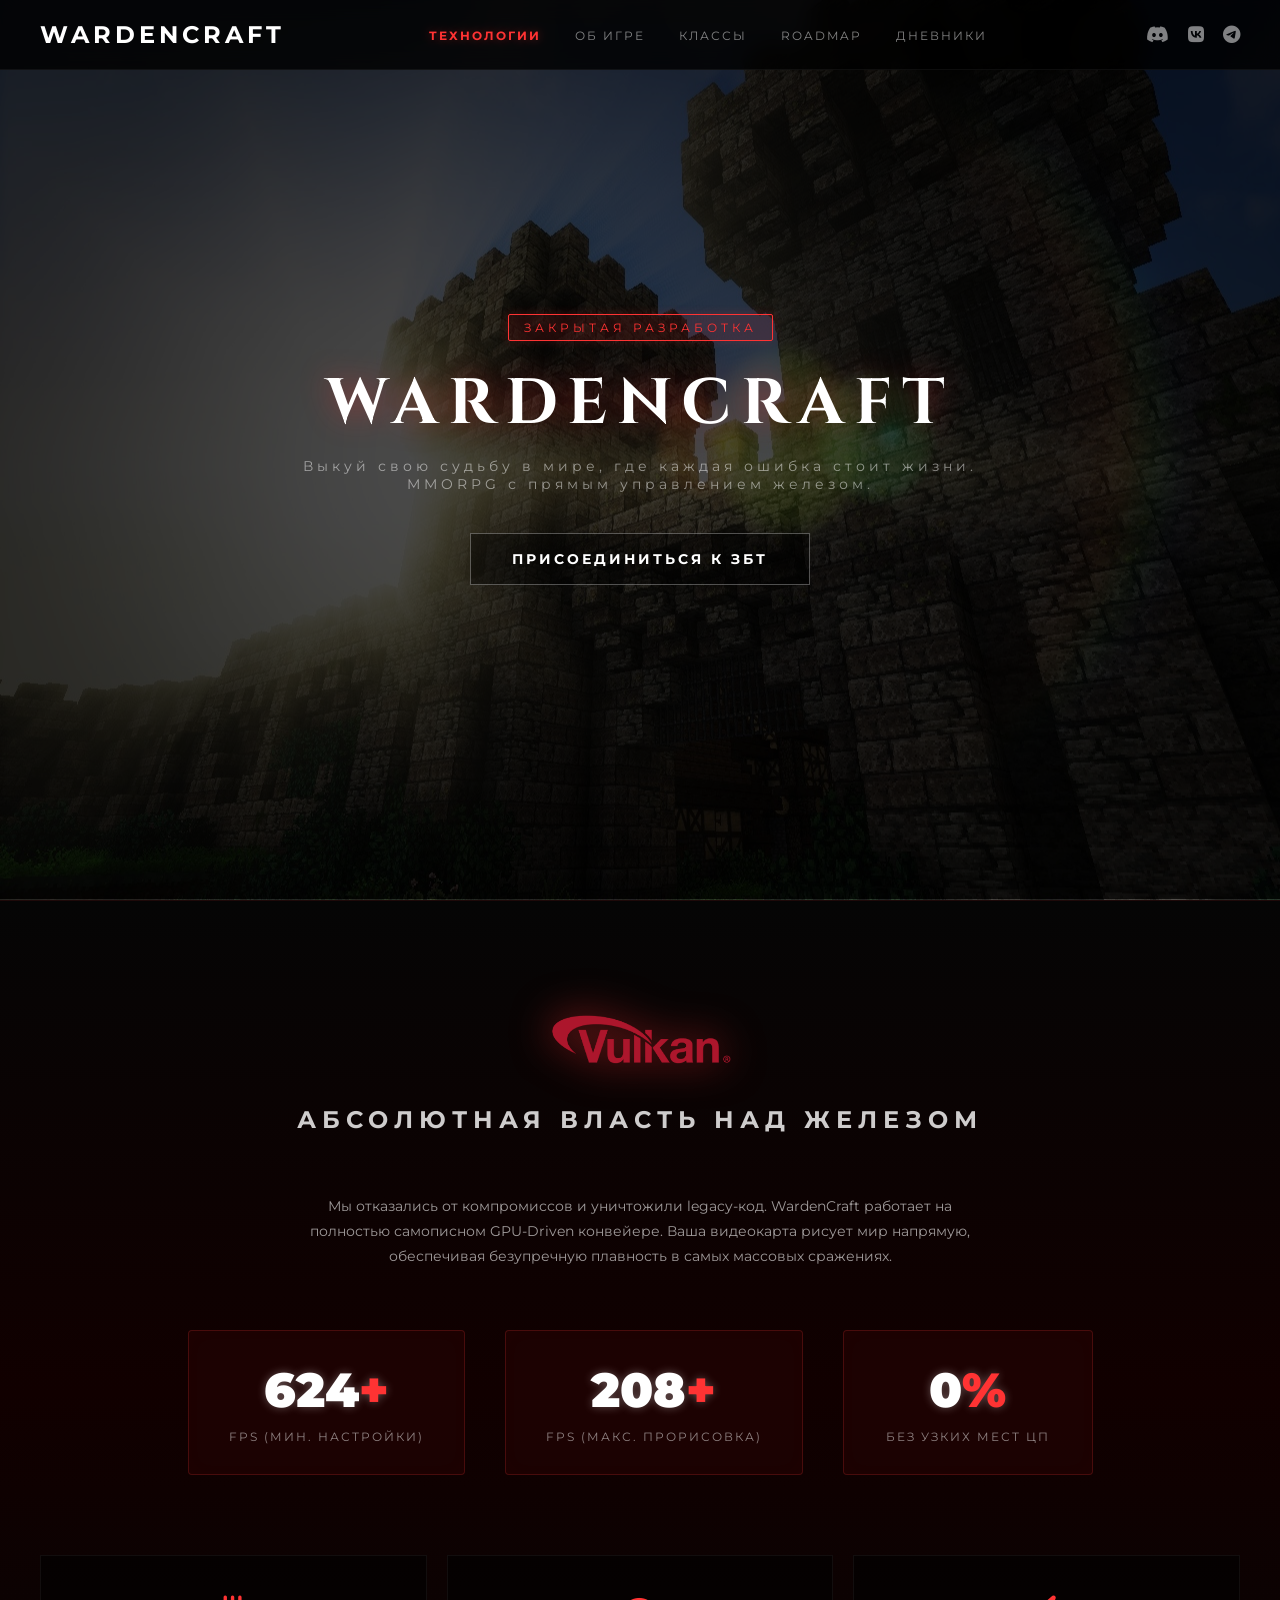
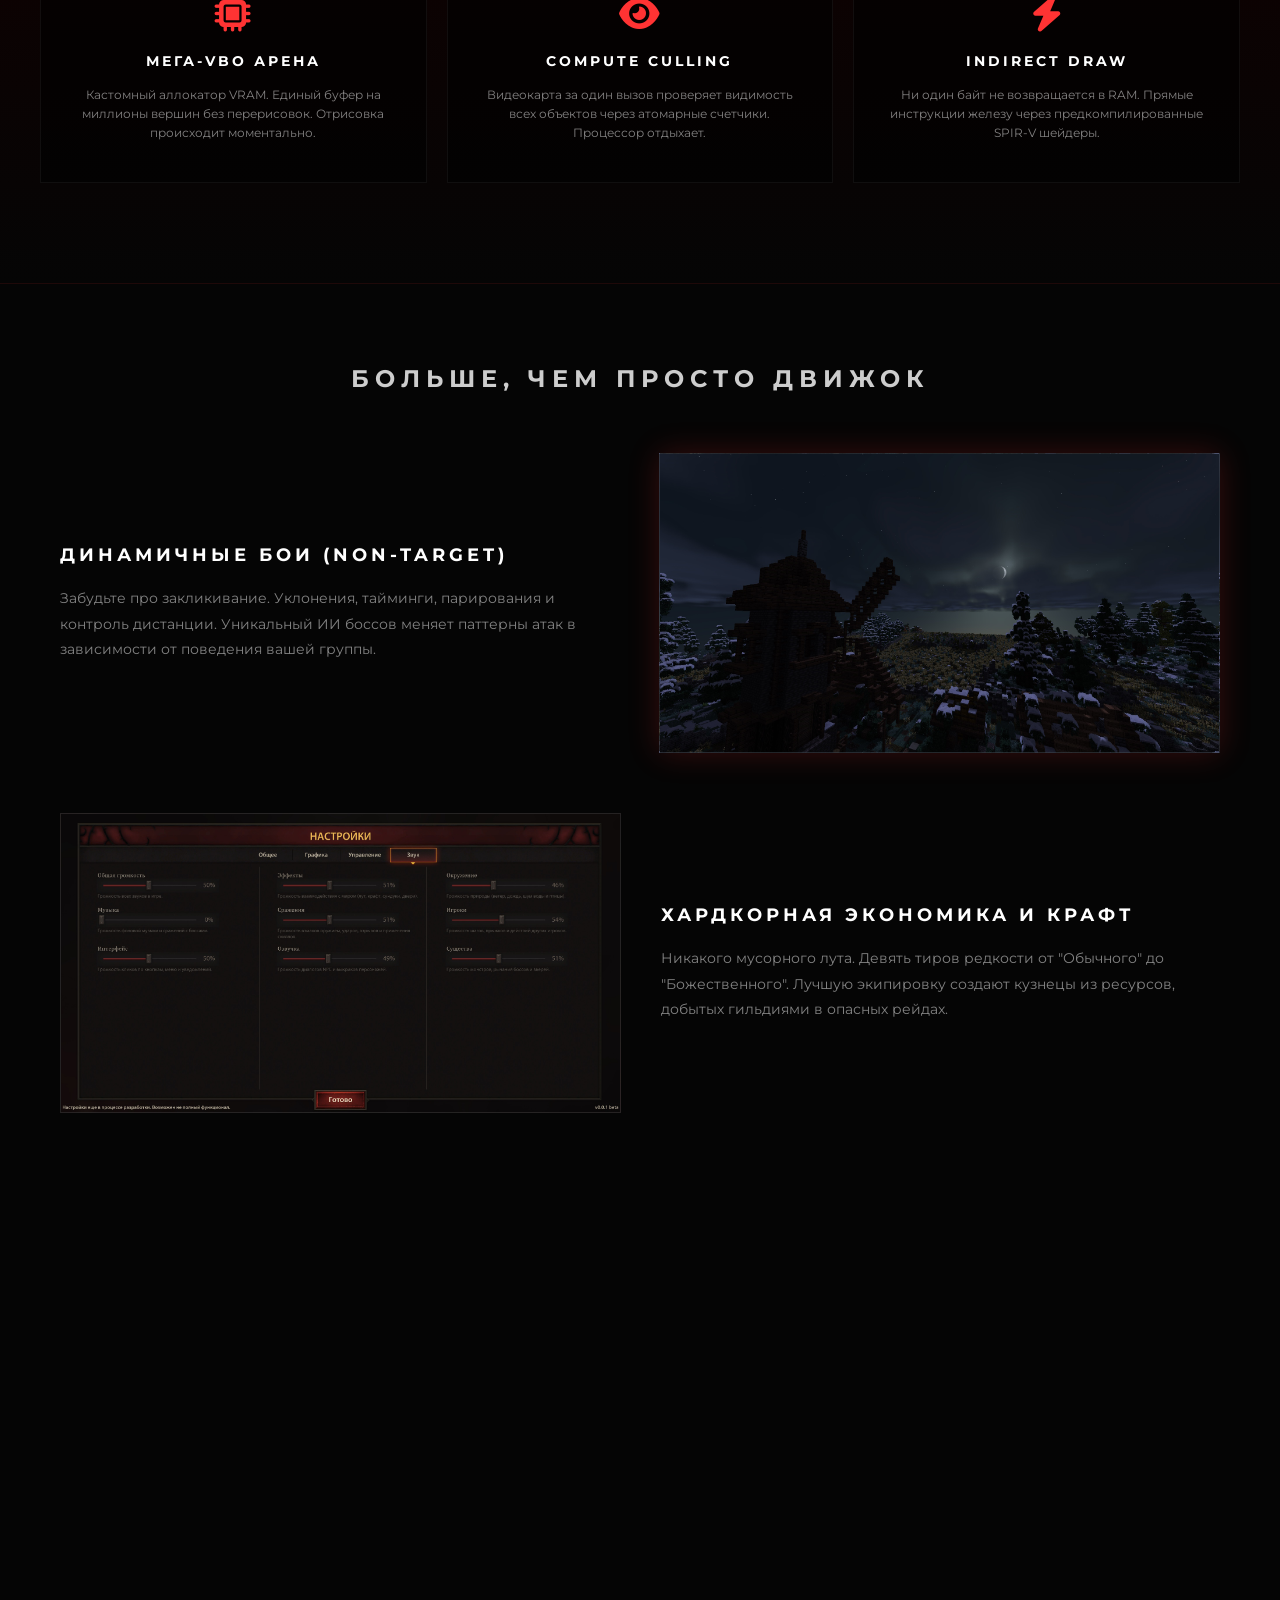
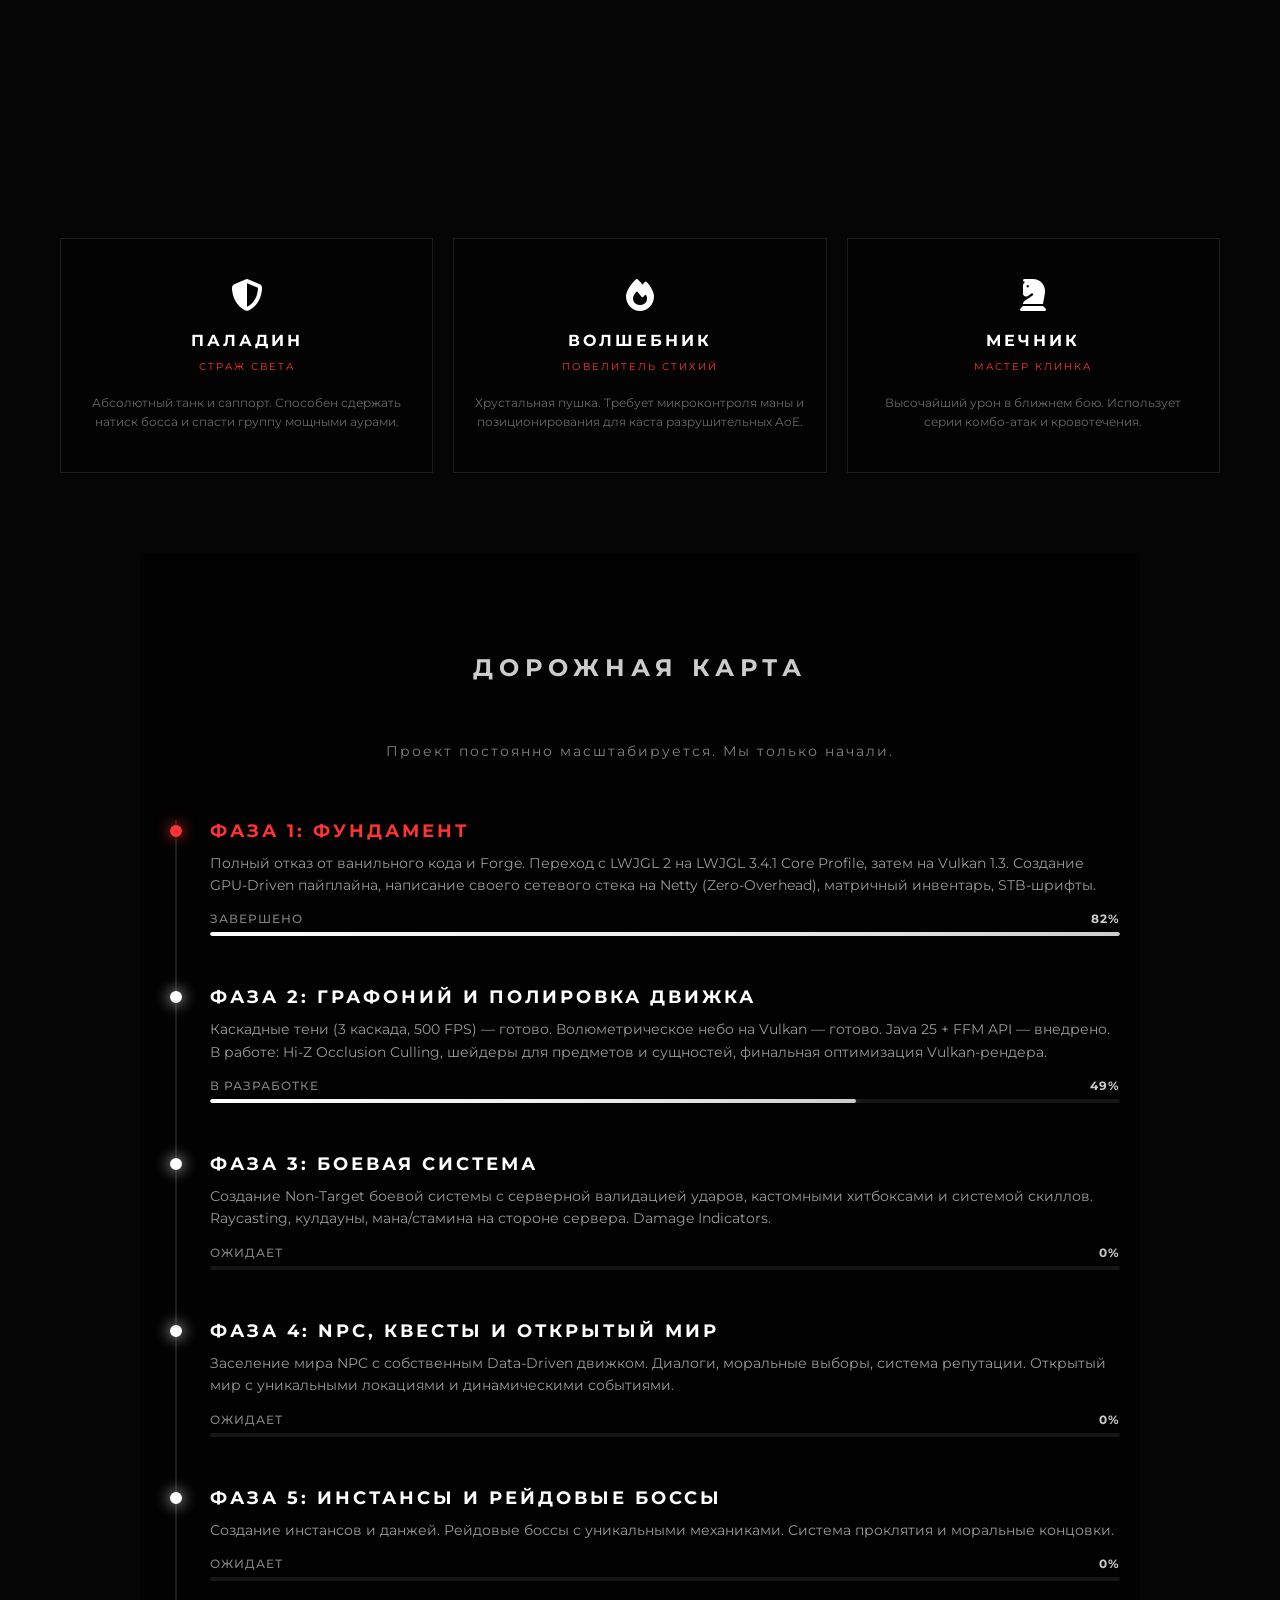
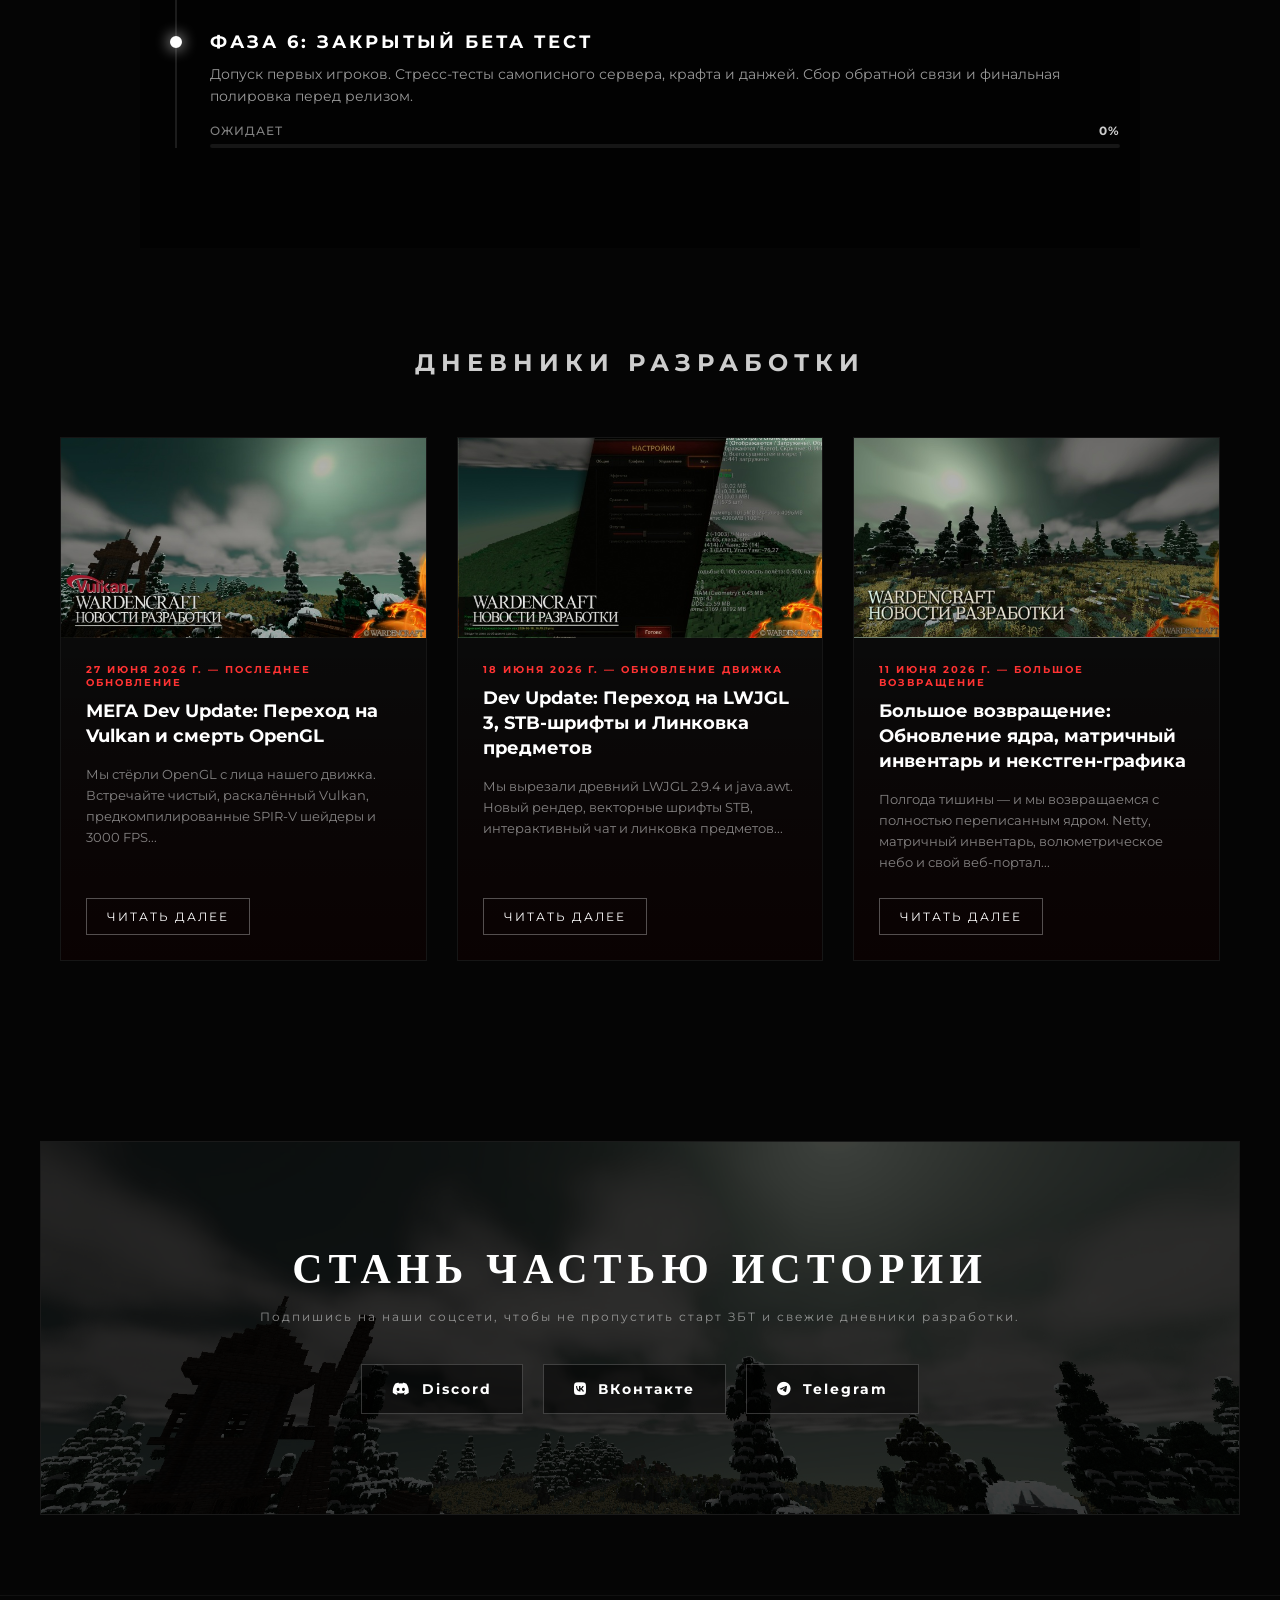
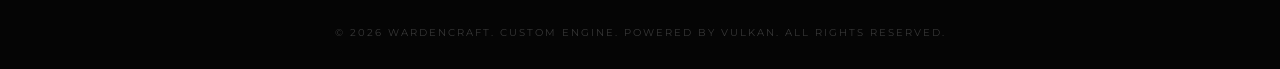
==== commit 1b31fed6: "fix: Update meta descriptions for clarity and consistency" ====
--- a/index.html
+++ b/index.html
@@ -3,7 +3,7 @@
 
 <head>
   <meta charset="UTF-8">
-  <meta name="description" content="WardenCraft — хардкорная фэнтезийная MMORPG. Тотальный GPU-Driven рендер на чистом Vulkan, тысячи FPS и мир без загрузок.">
+  <meta name="description" content="WardenCraft — фэнтезийная MMORPG на самописном Vulkan-движке. Бесшовный мир, non-target бои, глубокая экономика и тысячи FPS без просадок.">
   <meta name="keywords" content="WardenCraft, MMORPG, фэнтези, игра, Vulkan, самописный движок, GPU-Driven Rendering, хардкор">
   <meta name="robots" content="index, follow">
   <meta name="author" content="WardenCraft Team">
@@ -12,8 +12,10 @@
   <meta property="og:type" content="website">
   <meta property="og:url" content="https://grishadelumiere.github.io/wardencraft.github.io/">
   <meta property="og:title" content="WardenCraft - Хардкорная MMORPG нового поколения">
-  <meta property="og:description" content="Полностью самописный движок на Vulkan. Эпические битвы без просадок FPS, сложная экономика и беспощадные данжи.">
+  <meta property="og:description" content="Фэнтезийная MMORPG на самописном Vulkan-движке. Бесшовный мир, non-target бои, глубокая экономика и тысячи FPS без просадок.">
   <meta property="og:image" content="https://grishadelumiere.github.io/wardencraft.github.io/images/3.jpg">
+  <meta property="vk:image" content="https://grishadelumiere.github.io/wardencraft.github.io/images/3.jpg">
+  <meta name="telegram:image" content="https://grishadelumiere.github.io/wardencraft.github.io/images/3.jpg">
 
   <meta name="twitter:card" content="summary_large_image">
   <meta name="twitter:title" content="WardenCraft - Хардкорная MMORPG нового поколения">
@@ -29,7 +31,7 @@
           "gamePlatform": "PC",
           "applicationCategory": "Game",
           "operatingSystem": "Windows",
-          "description": "Хардкорная фэнтезийная MMORPG с самописным GPU-Driven движком на базе Vulkan 1.3.",
+          "description": "WardenCraft — фэнтезийная MMORPG на самописном GPU-Driven движке Vulkan 1.3. Бесшовный открытый мир, non-target боевая система с серверной валидацией, глубокая экономика и девять тиров редкости предметов от Убогого до Божественного. Тысячи FPS в массовых рейдах. Сложные данжи с уникальным ИИ боссов. Никаких компромиссов — чистая власть над железом."
           "publisher": {
             "@type": "Organization",
             "name": "WardenCraft Team"
@@ -52,6 +54,30 @@
           "headline": "Большое возвращение: Обновление ядра, матричный инвентарь и некстген-графика",
           "datePublished": "2026-06-11",
           "description": "Полгода тишины — и мы возвращаемся с полностью переписанным ядром. Netty, матричный инвентарь, волюметрическое небо и свой веб-портал..."
+        },
+        {
+          "@type": "ImageObject",
+          "contentUrl": "https://grishadelumiere.github.io/wardencraft.github.io/images/0.jpg",
+          "name": "Башня WardenCraft",
+          "description": "Величественная башня в открытом мире игры, демонстрация архитектуры и дальности прорисовки."
+        },
+        {
+          "@type": "ImageObject",
+          "contentUrl": "https://grishadelumiere.github.io/wardencraft.github.io/images/1.jpg",
+          "name": "Интерфейс настроек звука",
+          "description": "UI игры WardenCraft — категория Звук в меню настроек."
+        },
+        {
+          "@type": "ImageObject",
+          "contentUrl": "https://grishadelumiere.github.io/wardencraft.github.io/images/2.jpg",
+          "name": "Ночной пейзаж",
+          "description": "Готическая архитектура и ночное освещение на движке Vulkan."
+        },
+        {
+          "@type": "ImageObject",
+          "contentUrl": "https://grishadelumiere.github.io/wardencraft.github.io/images/3.jpg",
+          "name": "Дневной пейзаж",
+          "description": "Зелёные холмы и открытые пространства мира WardenCraft при дневном свете."
         }
       ]
     }
@@ -124,6 +150,7 @@
   <!-- HERO SECTION (С Параллаксом) -->
   <div class="hero-section" id="hero">
     <div class="hero-overlay"></div>
+    <img src="images/0.jpg" alt="Величественная башня в мире WardenCraft" style="display:none;">
     <div class="hero-content reveal">
       <div class="hero-badge">ЗАКРЫТАЯ РАЗРАБОТКА</div>
       <h1>WARDENCRAFT</h1>
@@ -189,6 +216,7 @@
           <p>Забудьте про закликивание. Уклонения, тайминги, парирования и контроль дистанции. Уникальный ИИ боссов меняет паттерны атак в зависимости от поведения вашей группы.</p>
         </div>
         <div class="feature-image" style="background-image: url('images/2.jpg'); box-shadow: 0 0 30px rgba(255, 51, 51, 0.2);"></div>
+        <img src="images/2.jpg" alt="Ночной пейзаж WardenCraft — под луной с продвинутой графикой" style="display:none;">
       </div>
 
       <div class="feature-block reverse reveal">
@@ -197,6 +225,7 @@
           <p>Никакого мусорного лута. Девять тиров редкости от "Обычного" до "Божественного". Лучшую экипировку создают кузнецы из ресурсов, добытых гильдиями в опасных рейдах.</p>
         </div>
         <div class="feature-image" style="background-image: url('images/1.jpg');"></div>
+        <img src="images/1.jpg" alt="Интерфейс WardenCraft — меню настроек, вкладка Звук" style="display:none;">
       </div>
     </section>
 
@@ -306,6 +335,7 @@
   <!-- CTA И ФУТЕР -->
   <section id="cta-section" class="cta-section reveal">
     <div class="cta-background" style="background-image: url('images/3.jpg');"></div>
+    <img src="images/3.jpg" alt="Дневной пейзаж мира WardenCraft — поля, мельница и яркое солнце" style="display:none;">
     <div class="cta-content">
       <h2 style="font-family: 'Cinzel', serif; font-size: 42px;">СТАНЬ ЧАСТЬЮ ИСТОРИИ</h2>
       <p class="cta-text">Подпишись на наши соцсети, чтобы не пропустить старт ЗБТ и свежие дневники разработки.</p>
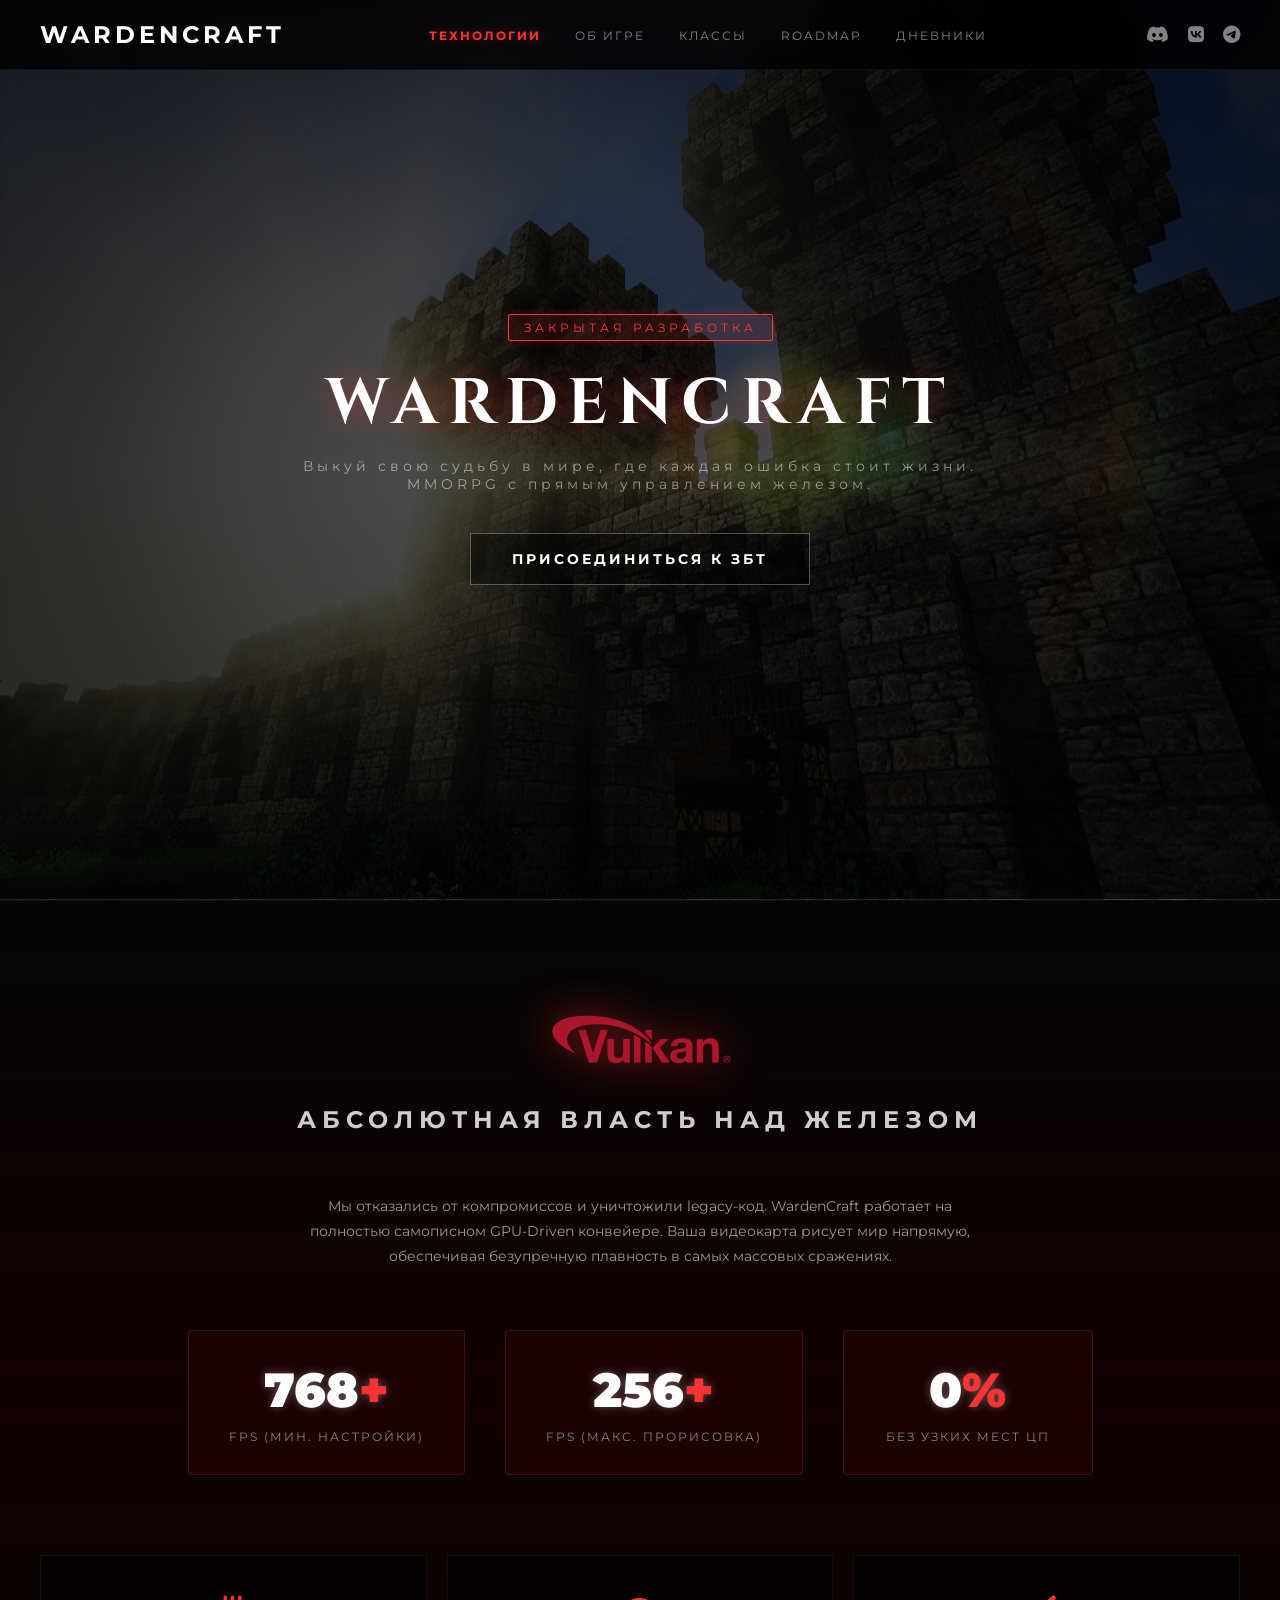
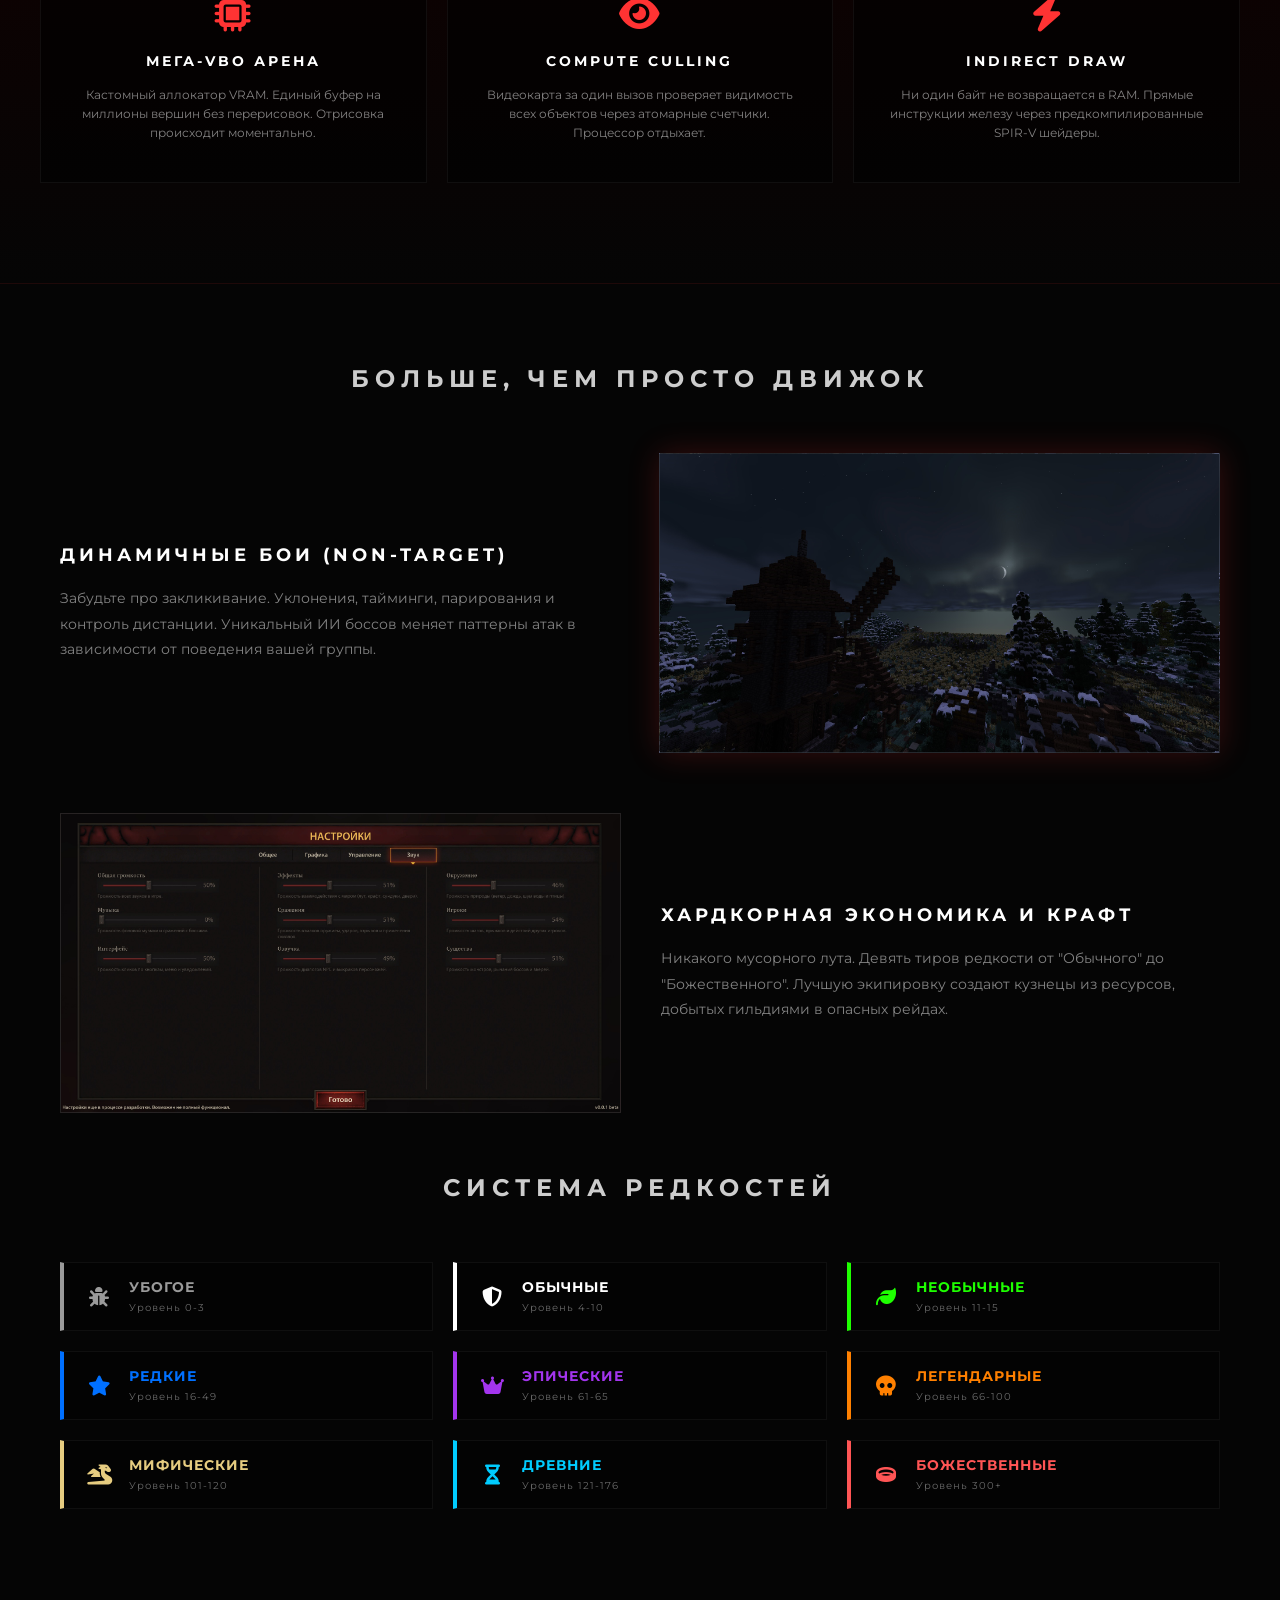
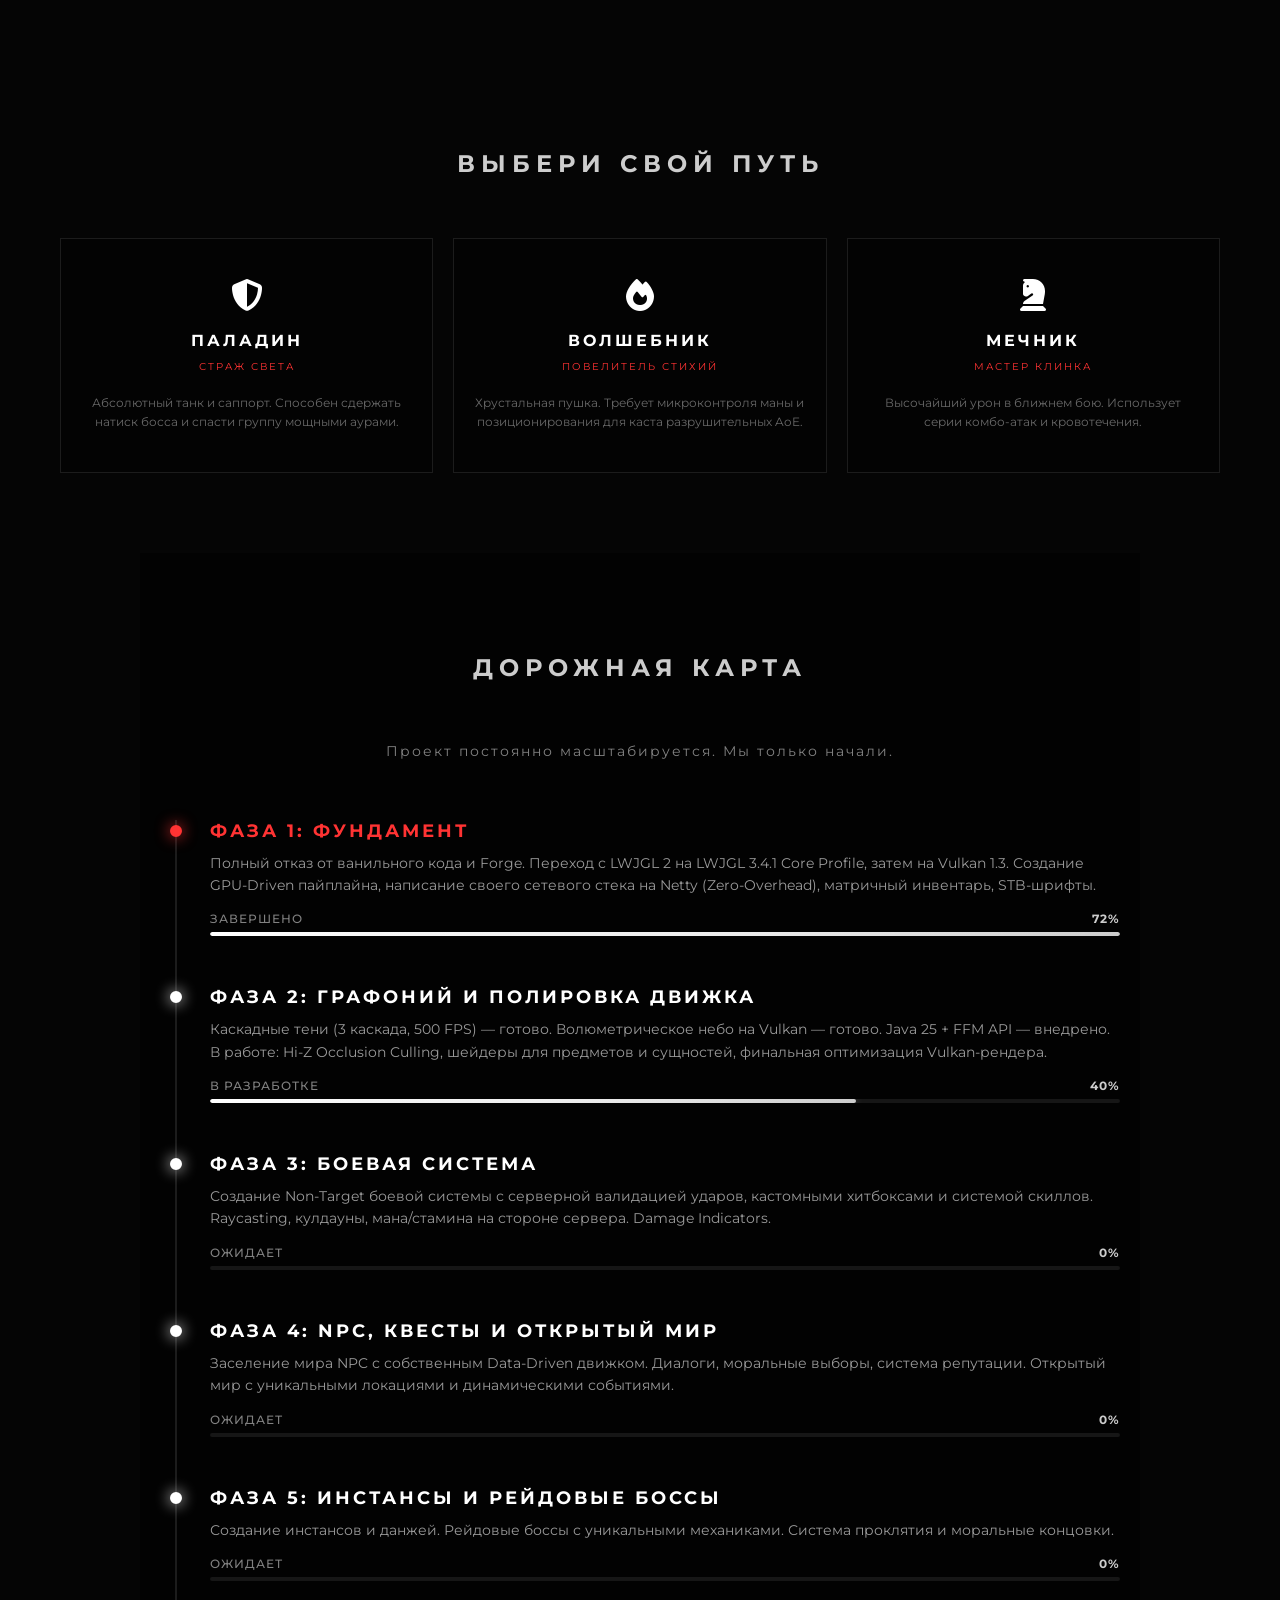
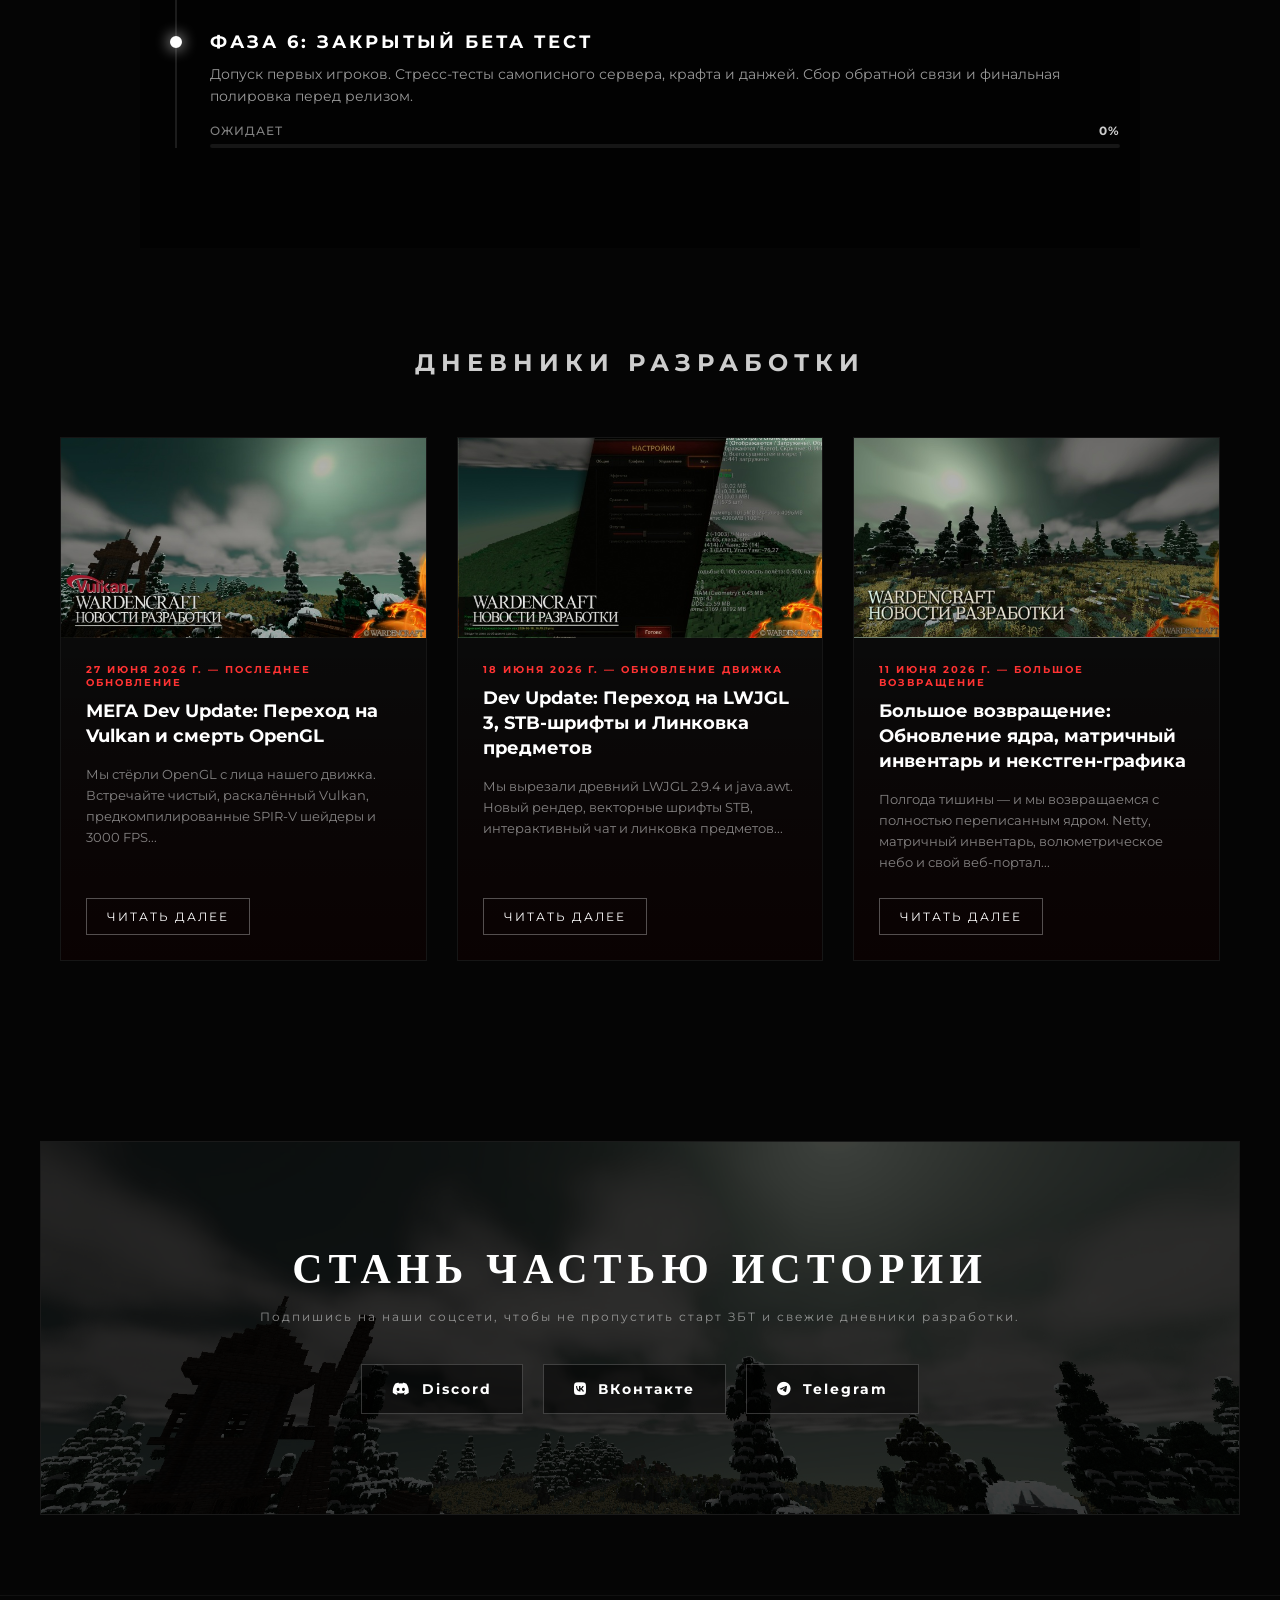
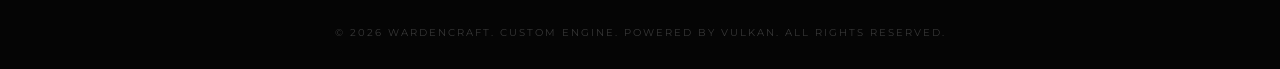
==== commit f9ee9abe: "fix: Simplify image descriptions for clarity" ====
--- a/index.html
+++ b/index.html
@@ -59,7 +59,7 @@
           "@type": "ImageObject",
           "contentUrl": "https://grishadelumiere.github.io/wardencraft.github.io/images/0.jpg",
           "name": "Башня WardenCraft",
-          "description": "Величественная башня в открытом мире игры, демонстрация архитектуры и дальности прорисовки."
+          "description": "Величественная башня в открытом мире игры."
         },
         {
           "@type": "ImageObject",
@@ -71,7 +71,7 @@
           "@type": "ImageObject",
           "contentUrl": "https://grishadelumiere.github.io/wardencraft.github.io/images/2.jpg",
           "name": "Ночной пейзаж",
-          "description": "Готическая архитектура и ночное освещение на движке Vulkan."
+          "description": "Готическая архитектура и ночное освещение."
         },
         {
           "@type": "ImageObject",
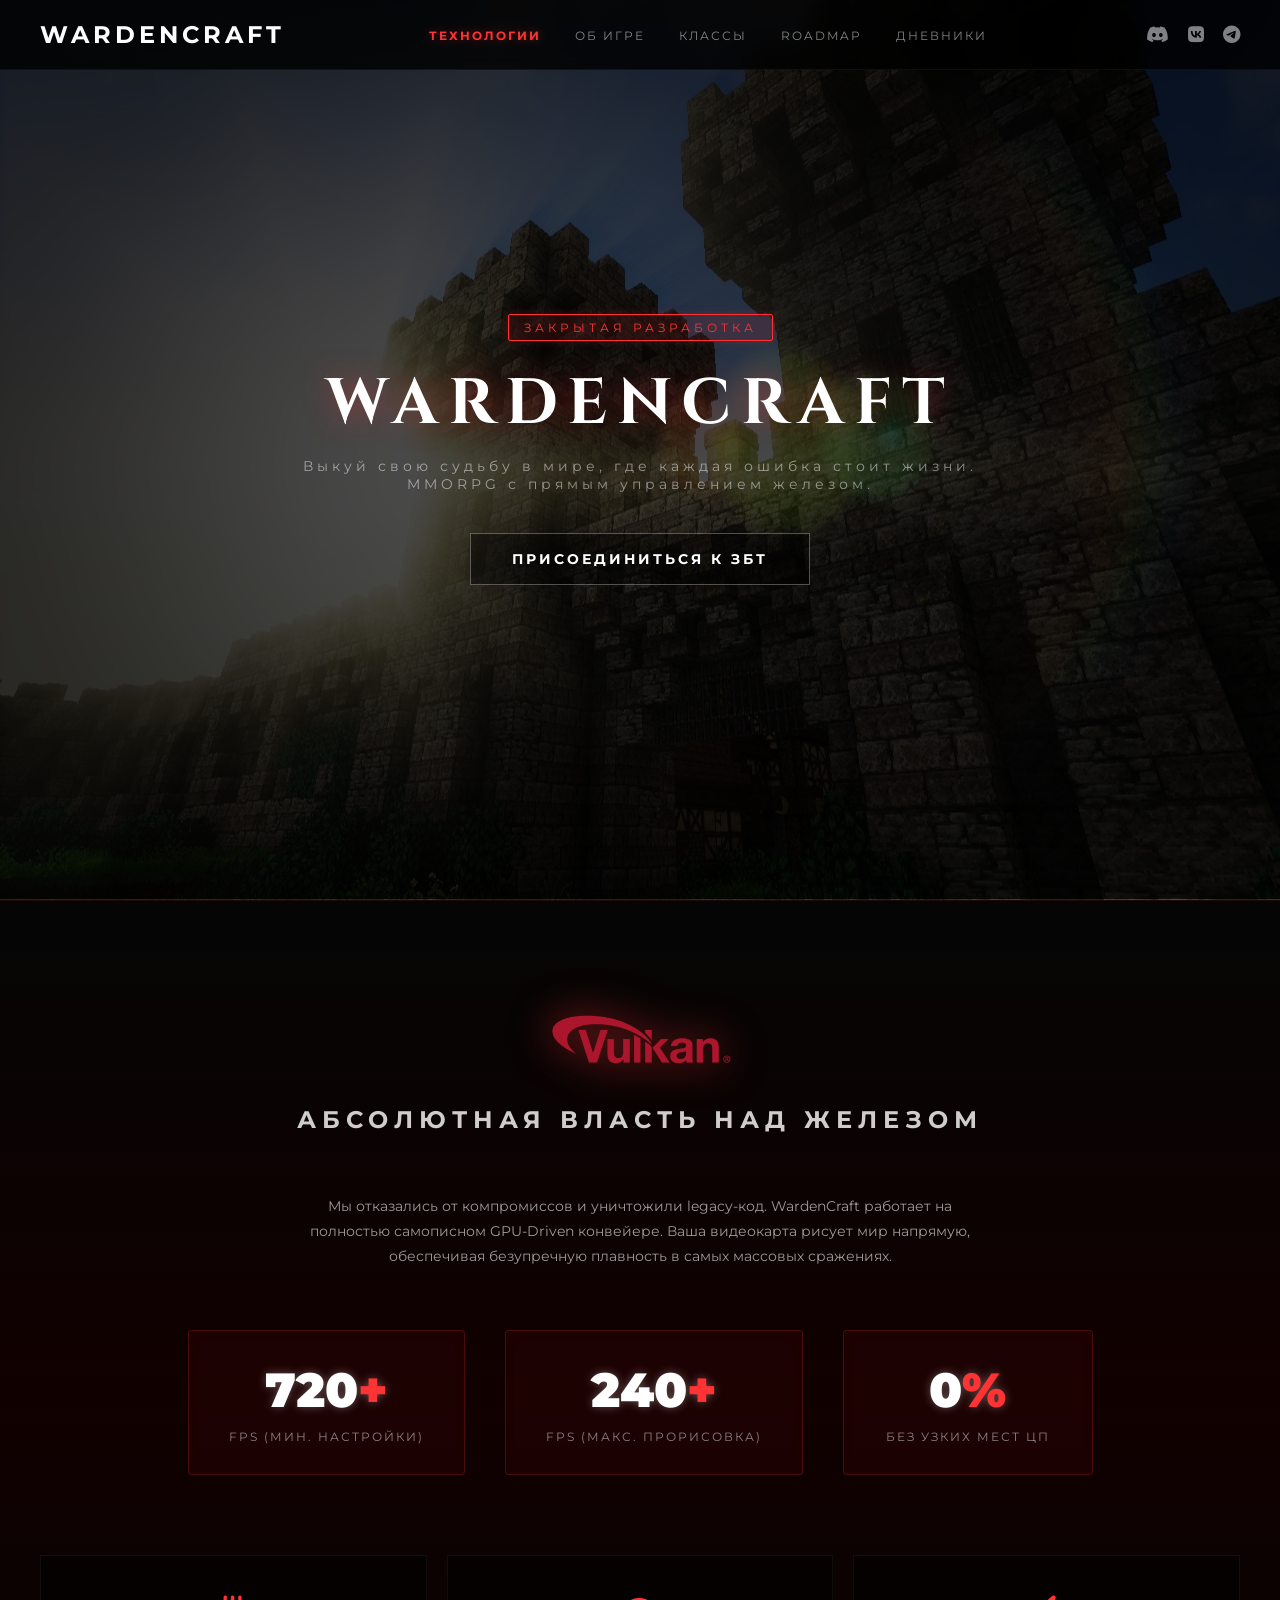
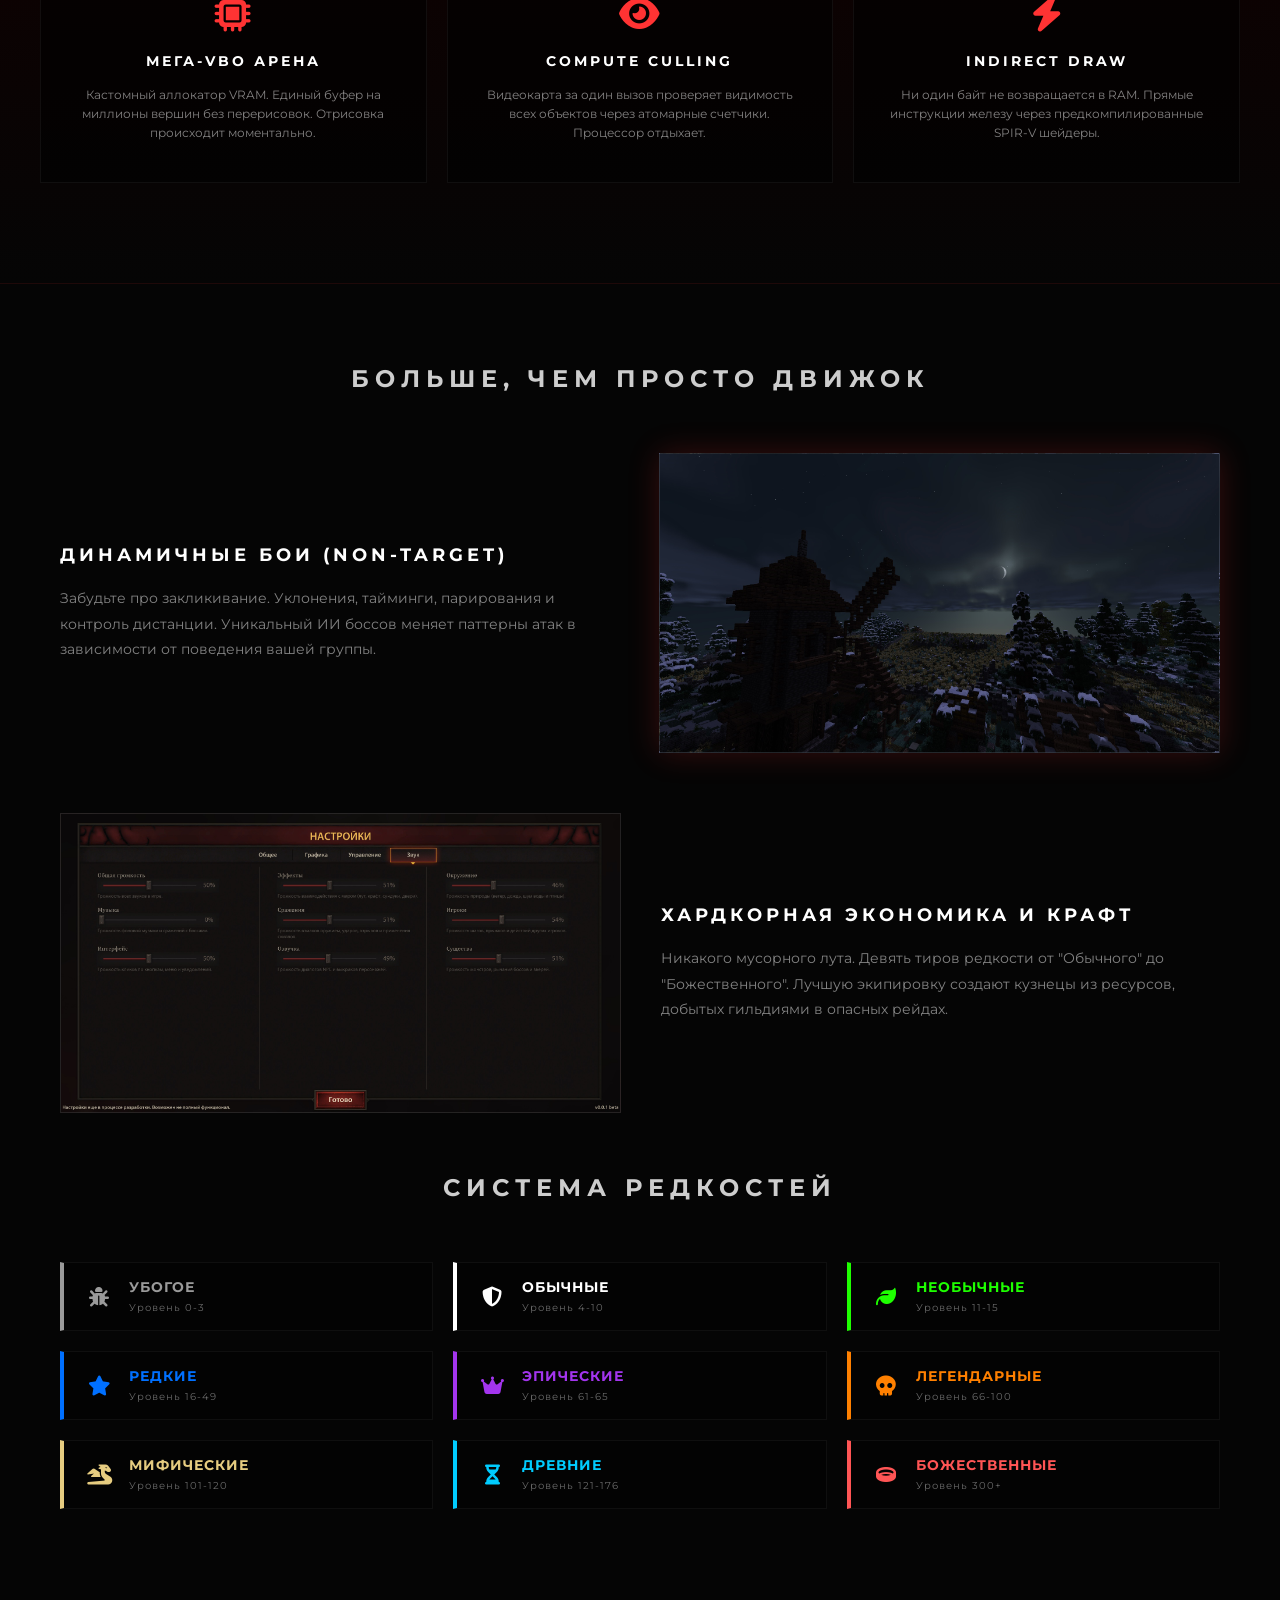
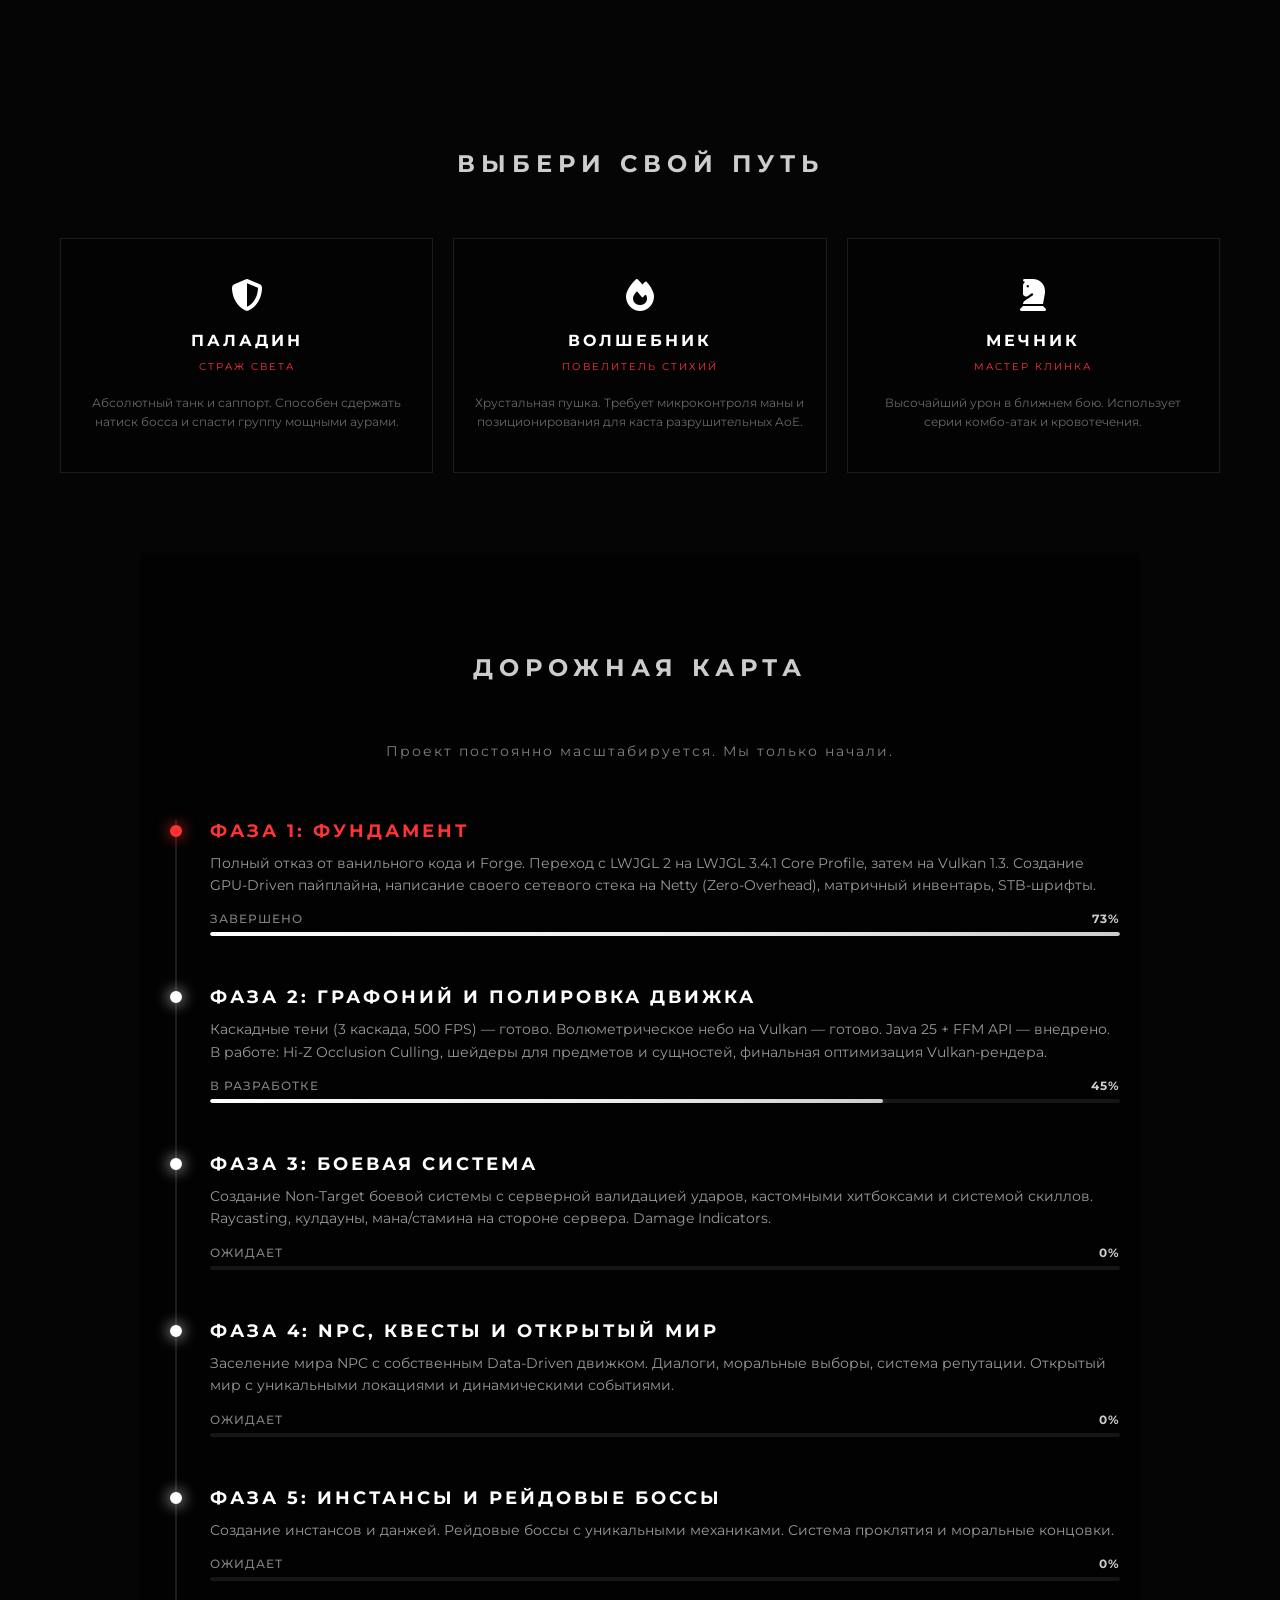
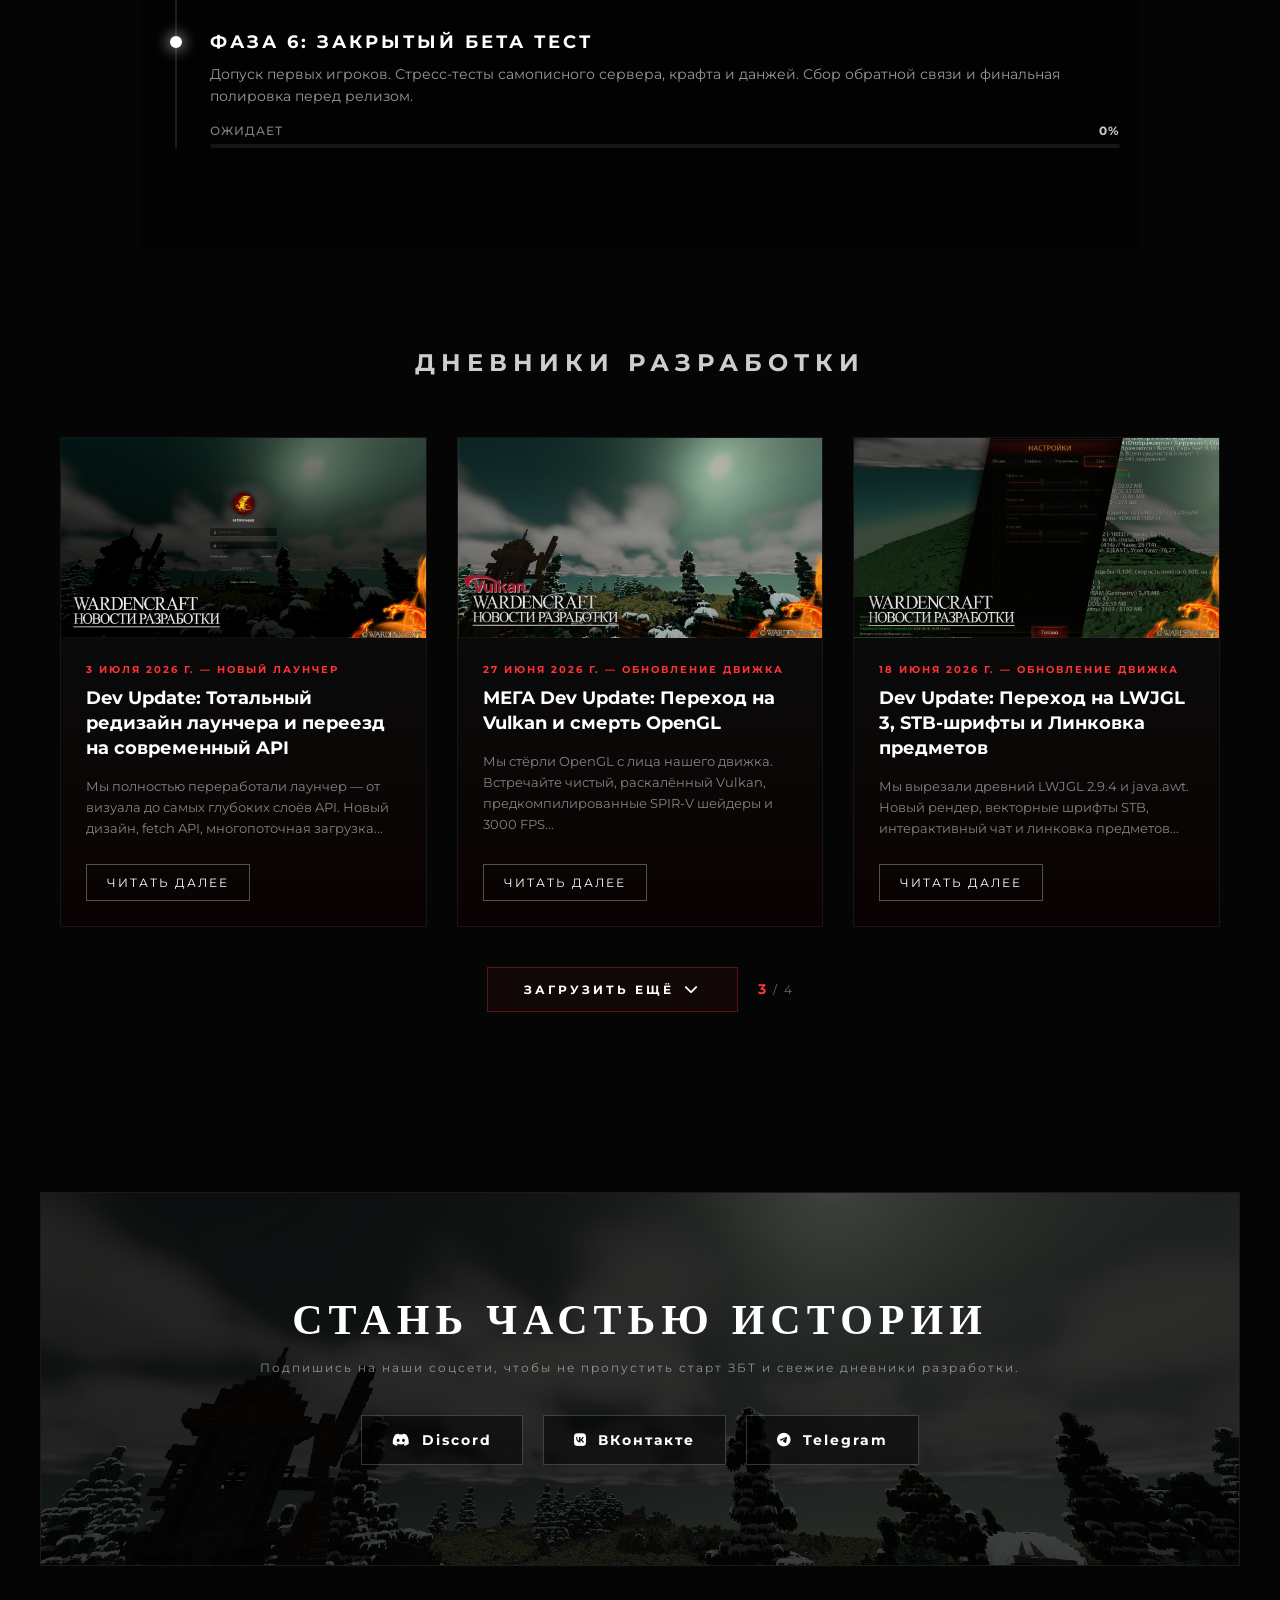
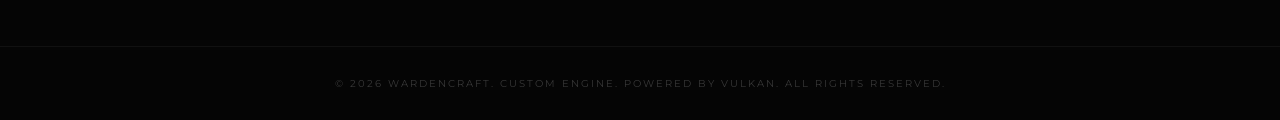
==== commit d303c649: "feat: Add news update about launcher redesign and modern API transition" ====
--- a/index.html
+++ b/index.html
@@ -39,6 +39,12 @@
         },
         {
           "@type": "NewsArticle",
+          "headline": "Dev Update: Тотальный редизайн лаунчера и переезд на современный API",
+          "datePublished": "2026-07-03",
+          "description": "Мы полностью переработали лаунчер — от визуала до самых глубоких слоёв API. Новый дизайн, fetch API, многопоточная загрузка..."
+        },
+        {
+          "@type": "NewsArticle",
           "headline": "МЕГА Dev Update: Переход на Vulkan и смерть OpenGL",
           "datePublished": "2026-06-27",
           "description": "Мы стёрли OpenGL с лица нашего движка. Встречайте чистый, раскалённый Vulkan, предкомпилированные SPIR-V шейдеры и 3000 FPS..."
@@ -109,6 +115,8 @@
       <p>ФАЗА 4: NPC, КВЕСТЫ И ОТКРЫТЫЙ МИР. Заселение мира NPC с собственным Data-Driven движком. Диалоги, моральные выборы, система репутации.</p>
 
       <h2>ПОСЛЕДНИЕ НОВОСТИ И ОБНОВЛЕНИЯ</h2>
+      <h3>Dev Update: Тотальный редизайн лаунчера и переезд на современный API (2026-07-03)</h3>
+      <p>Мы полностью переработали лаунчер — от визуала до самых глубоких слоёв API. Переезд с устаревшего HTTP-клиента got v11 на нативный fetch API с поддержкой Web Streams и AbortController. Полный редизайн интерфейса в строгом минималистичном стиле. Виджет новостей на главном экране, индикатор актуальной версии, оверлей со списком серверов. Многопоточная загрузка игры до 8 файлов одновременно, валидация SHA256, умная очистка старых файлов. Переработанные настройки с кнопками удаления и переноса игры. Переход на Electron 35.</p>
       <h3>МЕГА Dev Update: Переход на Vulkan и смерть OpenGL (2026-06-27)</h3>
       <p>Мы стёрли OpenGL с лица нашего движка. Встречайте чистый, раскалённый Vulkan 1.3, предкомпилированные SPIR-V шейдеры и 3000 FPS. Тотальная многопоточность процессора, GPU-Driven Rendering, Мега-VBO Арена, Прямой доступ в память GPU, Compute Culling, Indirect Draw.</p>
       <h3>Dev Update: Переход на LWJGL 3, STB-шрифты и Линковка предметов (2026-06-18)</h3>
--- a/css/style.css
+++ b/css/style.css
@@ -1364,4 +1364,133 @@
     text-transform: uppercase;
     margin-top: -20px;
     margin-bottom: 25px;
+}
+
+/* ================== ПАГИНАЦИЯ НОВОСТЕЙ ================== */
+.news-pagination {
+    display: flex;
+    align-items: center;
+    justify-content: center;
+    gap: 20px;
+    margin-top: 40px;
+    opacity: 0;
+    transform: translateY(20px);
+    transition: all 0.6s cubic-bezier(0.25, 0.46, 0.45, 0.94);
+}
+
+.news-pagination.visible {
+    opacity: 1;
+    transform: translateY(0);
+}
+
+.load-more-btn {
+    background: rgba(255, 51, 51, 0.05);
+    color: #ffffff;
+    border: 1px solid rgba(255, 51, 51, 0.3);
+    padding: 14px 36px;
+    font-family: 'Montserrat', sans-serif;
+    font-size: 12px;
+    font-weight: 700;
+    letter-spacing: 3px;
+    cursor: pointer;
+    display: flex;
+    align-items: center;
+    gap: 10px;
+    transition: all 0.3s ease;
+    text-transform: uppercase;
+    position: relative;
+    overflow: hidden;
+}
+
+.load-more-btn::before {
+    content: '';
+    position: absolute;
+    top: 0;
+    left: -100%;
+    width: 100%;
+    height: 100%;
+    background: linear-gradient(90deg, transparent, rgba(255, 51, 51, 0.2), transparent);
+    transition: left 0.5s ease;
+}
+
+.load-more-btn:hover::before {
+    left: 100%;
+}
+
+.load-more-btn:hover {
+    background: rgba(255, 51, 51, 0.15);
+    border-color: #ff3333;
+    box-shadow: 0 0 25px rgba(255, 51, 51, 0.3);
+    transform: translateY(-2px);
+}
+
+.load-more-btn:active {
+    transform: translateY(0);
+}
+
+.load-more-btn i {
+    font-size: 14px;
+    transition: transform 0.3s ease;
+}
+
+.load-more-btn:hover i {
+    transform: translateY(3px);
+    animation: bounceDown 0.6s infinite;
+}
+
+/* Анимация загрузки */
+.load-more-btn.loading {
+    pointer-events: none;
+    opacity: 0.7;
+}
+
+.load-more-btn.loading span {
+    animation: pulseText 0.8s infinite;
+}
+
+.load-more-btn.loading i {
+    animation: spin 0.8s linear infinite;
+}
+
+/* Кнопка "ВСЕ НОВОСТИ ЗАГРУЖЕНЫ" */
+.load-more-btn.disabled {
+    border-color: rgba(255, 255, 255, 0.1);
+    color: rgba(255, 255, 255, 0.4);
+    cursor: not-allowed;
+    pointer-events: none;
+    background: rgba(255, 255, 255, 0.02);
+}
+
+.load-more-btn.disabled:hover {
+    box-shadow: none;
+    transform: none;
+}
+
+/* Счетчик новостей */
+.news-counter {
+    font-size: 12px;
+    color: rgba(255, 255, 255, 0.4);
+    letter-spacing: 2px;
+}
+
+.news-counter span {
+    color: #ff3333;
+    font-weight: 700;
+    font-size: 14px;
+}
+
+/* Анимации для кнопки */
+@keyframes bounceDown {
+    0%, 100% { transform: translateY(0); }
+    50% { transform: translateY(4px); }
+}
+
+@keyframes spin {
+    0% { transform: rotate(0deg); }
+    100% { transform: rotate(360deg); }
+}
+
+@keyframes pulseText {
+    0%, 100% { opacity: 1; }
+    50% { opacity: 0.5; }
 }
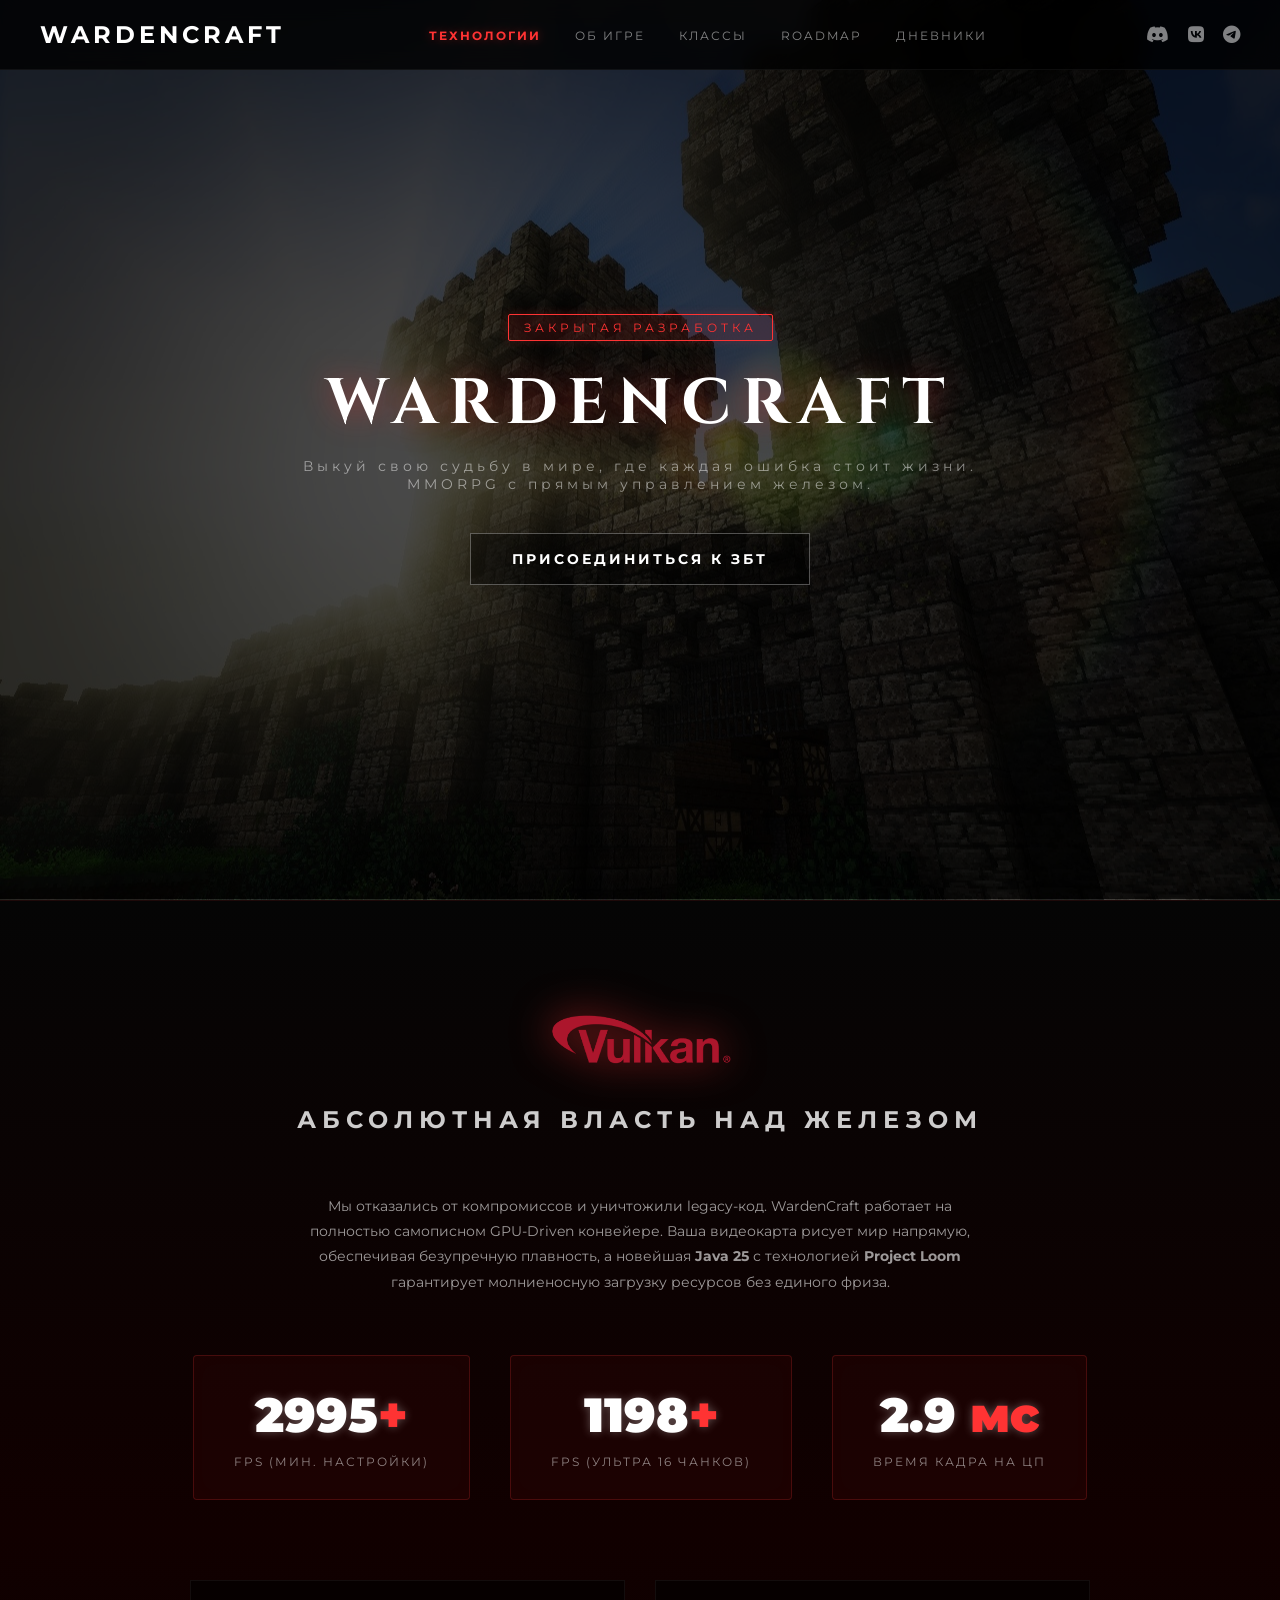
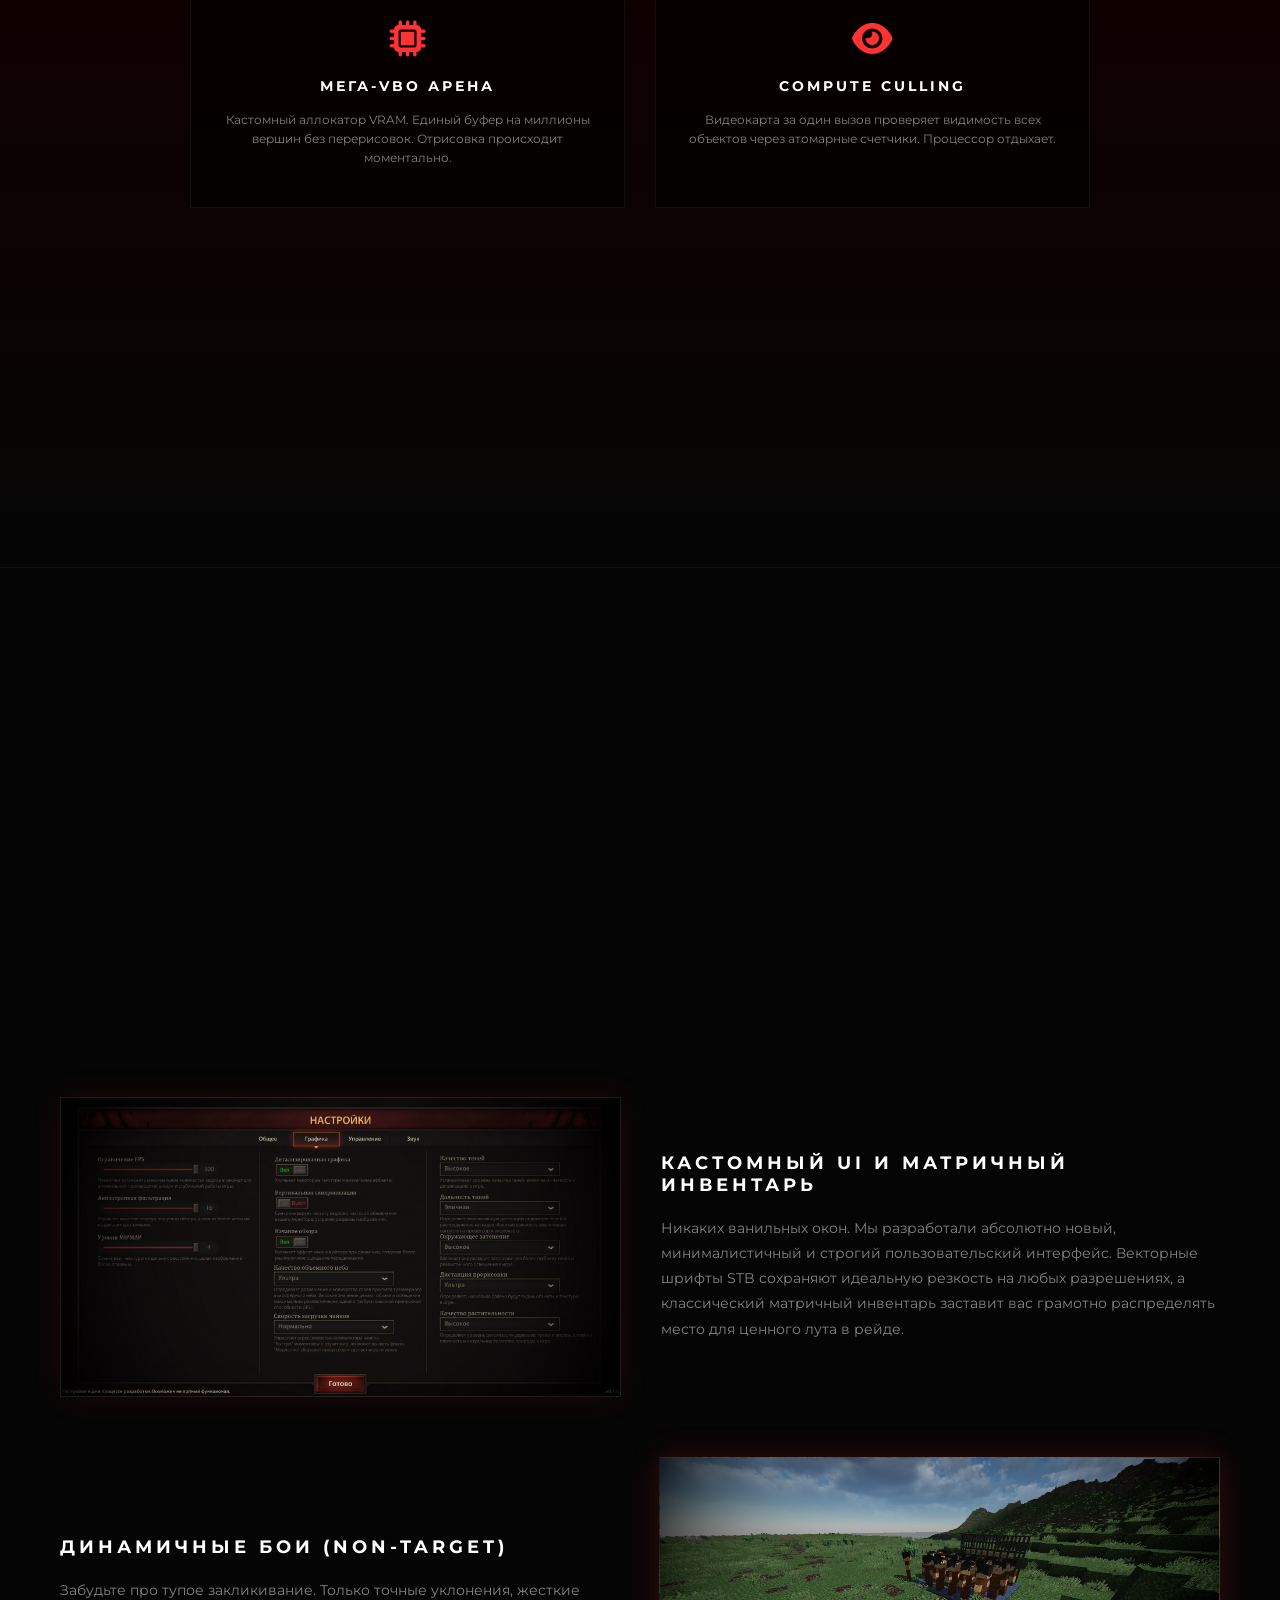
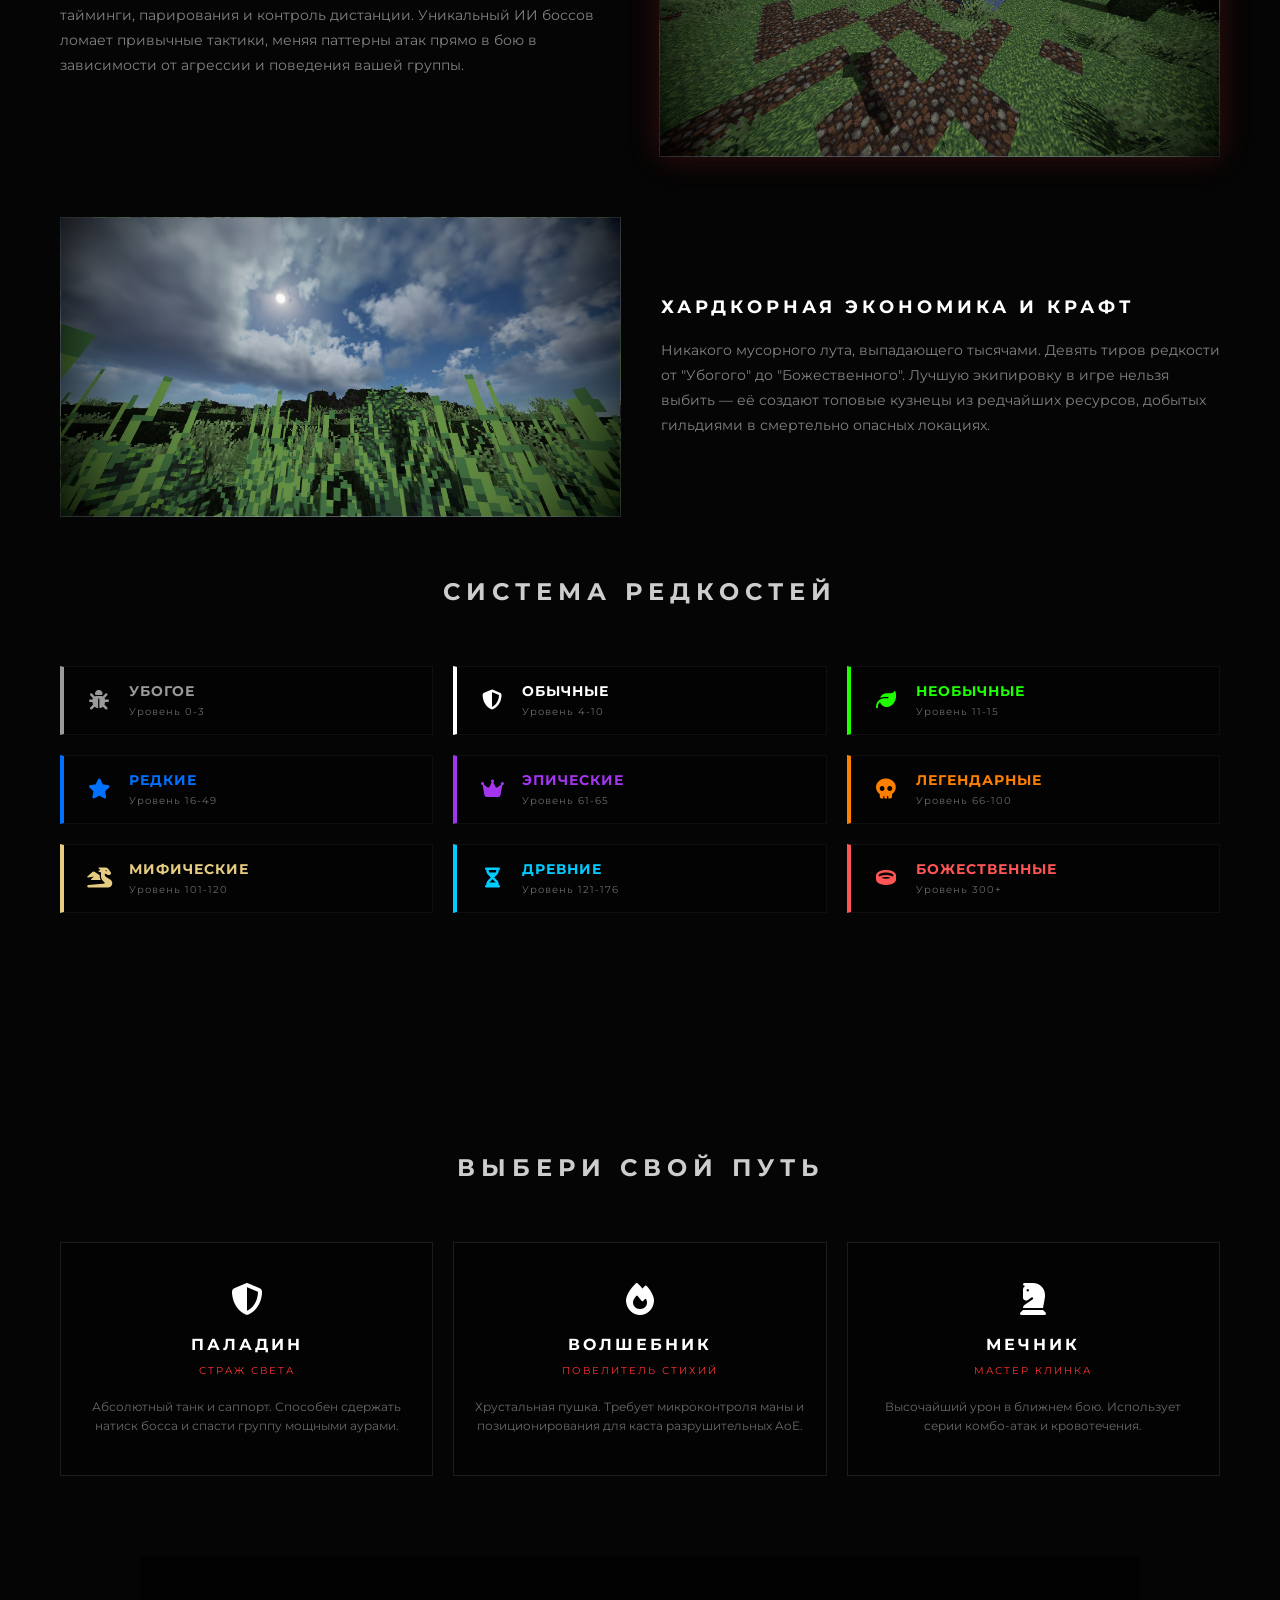
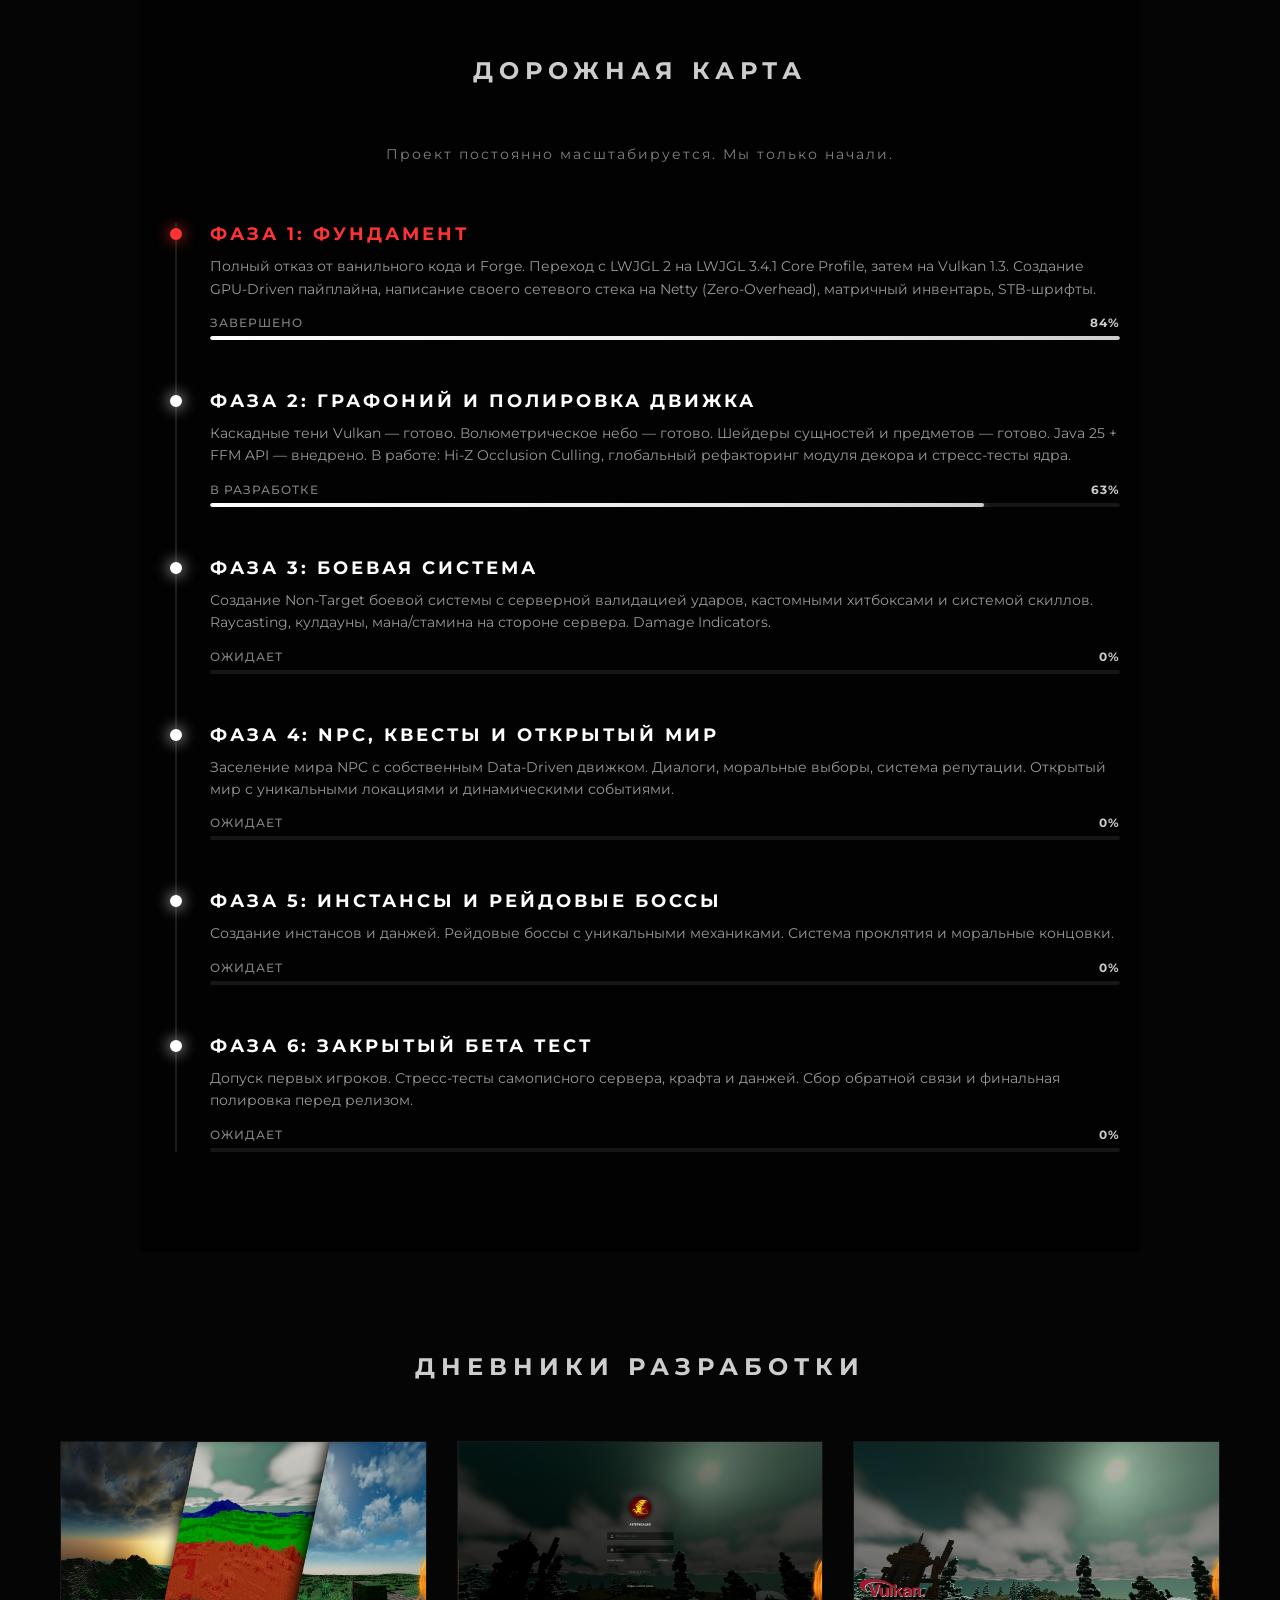
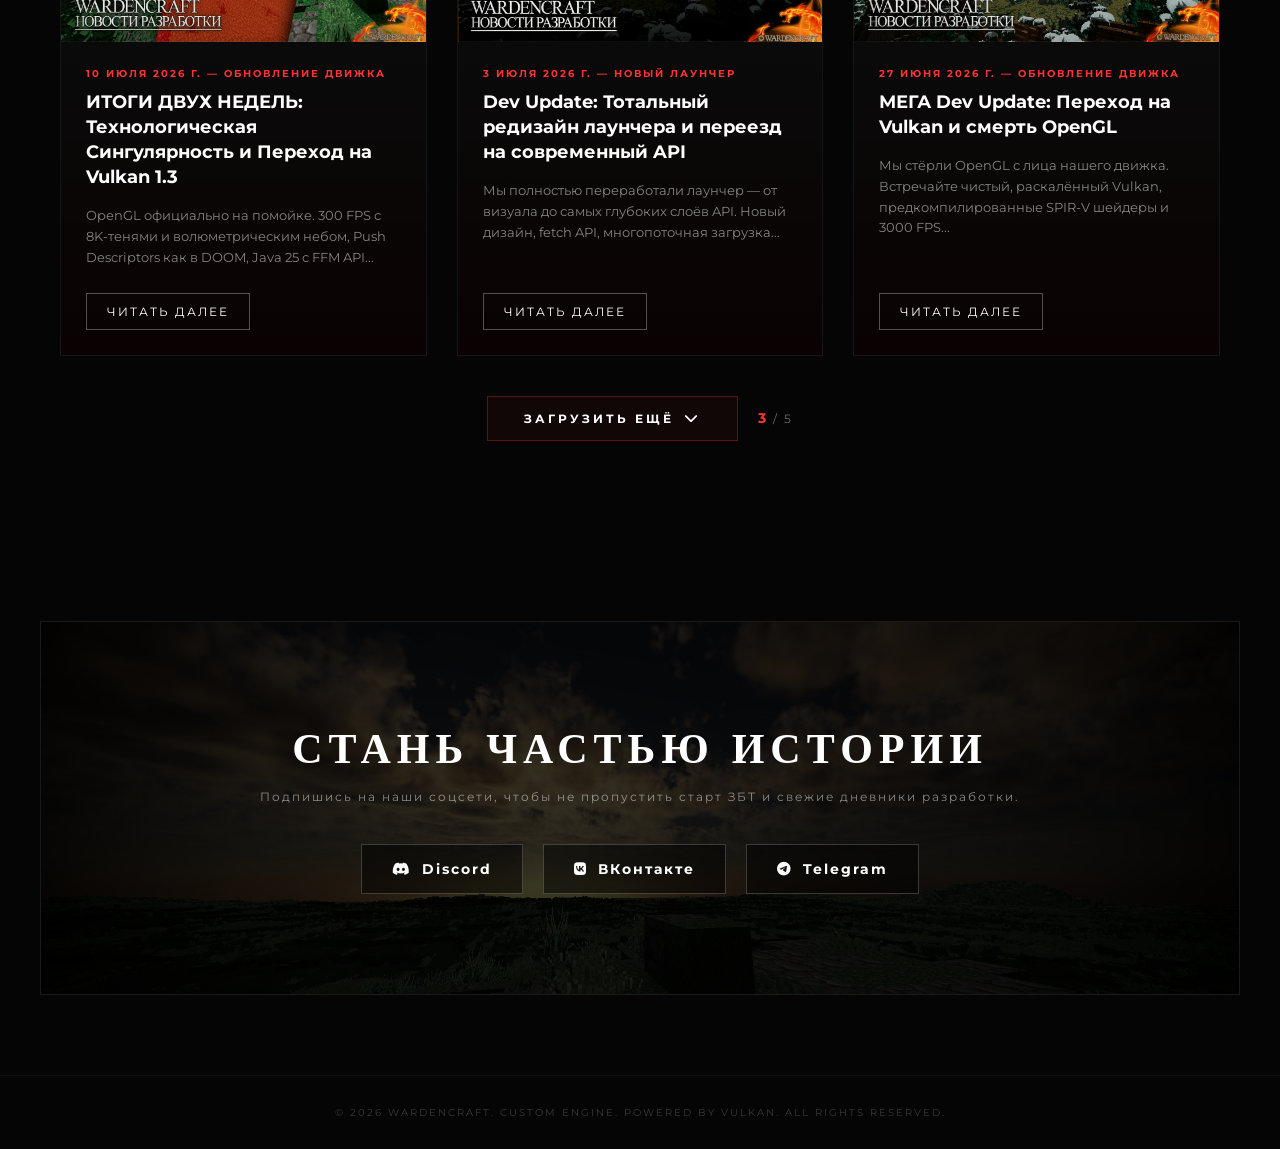
==== commit 3b852e89: "Refactor code structure for improved readability and maintainability" ====
--- a/index.html
+++ b/index.html
@@ -3,8 +3,8 @@
 
 <head>
   <meta charset="UTF-8">
-  <meta name="description" content="WardenCraft — фэнтезийная MMORPG на самописном Vulkan-движке. Бесшовный мир, non-target бои, глубокая экономика и тысячи FPS без просадок.">
-  <meta name="keywords" content="WardenCraft, MMORPG, фэнтези, игра, Vulkan, самописный движок, GPU-Driven Rendering, хардкор">
+  <meta name="description" content="WardenCraft — фэнтезийная MMORPG на самописном Vulkan 1.3 движке и Java 25. Бесшовный мир, non-target бои, многопоточная загрузка (Project Loom) и тысячи FPS без просадок.">
+  <meta name="keywords" content="WardenCraft, MMORPG, фэнтези, игра, Vulkan, Vulkan 1.3, Java 25, Project Loom, FFM API, самописный движок, GPU-Driven Rendering, хардкор">
   <meta name="robots" content="index, follow">
   <meta name="author" content="WardenCraft Team">
   <link rel="canonical" href="https://grishadelumiere.github.io/wardencraft.github.io/">
@@ -12,15 +12,16 @@
   <meta property="og:type" content="website">
   <meta property="og:url" content="https://grishadelumiere.github.io/wardencraft.github.io/">
   <meta property="og:title" content="WardenCraft - Хардкорная MMORPG нового поколения">
-  <meta property="og:description" content="Фэнтезийная MMORPG на самописном Vulkan-движке. Бесшовный мир, non-target бои, глубокая экономика и тысячи FPS без просадок.">
+  <meta property="og:description" content="Фэнтезийная MMORPG на самописном Vulkan 1.3 движке. Бесшовный мир, non-target бои, глубокая экономика, Java 25 и тысячи FPS без узких мест ЦП.">
   <meta property="og:image" content="https://grishadelumiere.github.io/wardencraft.github.io/images/3.jpg">
   <meta property="vk:image" content="https://grishadelumiere.github.io/wardencraft.github.io/images/3.jpg">
   <meta name="telegram:image" content="https://grishadelumiere.github.io/wardencraft.github.io/images/3.jpg">
 
   <meta name="twitter:card" content="summary_large_image">
   <meta name="twitter:title" content="WardenCraft - Хардкорная MMORPG нового поколения">
-  <meta name="twitter:description" content="Полностью самописный движок на Vulkan. Эпические битвы без просадок FPS.">
+  <meta name="twitter:description" content="Полностью самописный движок на Vulkan 1.3 и Java 25. Эпические битвы без просадок FPS.">
   <meta name="twitter:image" content="https://grishadelumiere.github.io/wardencraft.github.io/images/3.jpg">
+
   <script type="application/ld+json">
     {
       "@context": "https://schema.org",
@@ -31,7 +32,7 @@
           "gamePlatform": "PC",
           "applicationCategory": "Game",
           "operatingSystem": "Windows",
-          "description": "WardenCraft — фэнтезийная MMORPG на самописном GPU-Driven движке Vulkan 1.3. Бесшовный открытый мир, non-target боевая система с серверной валидацией, глубокая экономика и девять тиров редкости предметов от Убогого до Божественного. Тысячи FPS в массовых рейдах. Сложные данжи с уникальным ИИ боссов. Никаких компромиссов — чистая власть над железом."
+          "description": "WardenCraft — фэнтезийная MMORPG на самописном GPU-Driven движке Vulkan 1.3 (полный отказ от OpenGL). Игра написана на новейшей Java 25 с использованием FFM API и Project Loom для невероятно быстрой многопоточной загрузки (время кадра 2.9 мс). Бесшовный открытый мир, non-target боевая система с серверной валидацией, глубокая экономика и девять тиров редкости предметов от Убогого до Божественного. Тысячи FPS в массовых рейдах. Никаких компромиссов — чистая власть над железом.",
           "publisher": {
             "@type": "Organization",
             "name": "WardenCraft Team"
@@ -39,6 +40,12 @@
         },
         {
           "@type": "NewsArticle",
+          "headline": "ИТОГИ ДВУХ НЕДЕЛЬ: Технологическая Сингулярность и Переход на Vulkan 1.3",
+          "datePublished": "2026-07-17",
+          "description": "Тотальный отказ от OpenGL. Внедрение Vulkan 1.3, GPU-Driven рендеринга и волюметрического неба. Переход ядра на современную Java 25, использование FFM API и Project Loom для многопоточной загрузки ассетов без фризов."
+        },
+        {
+          "@type": "NewsArticle",
           "headline": "Dev Update: Тотальный редизайн лаунчера и переезд на современный API",
           "datePublished": "2026-07-03",
           "description": "Мы полностью переработали лаунчер — от визуала до самых глубоких слоёв API. Новый дизайн, fetch API, многопоточная загрузка..."
@@ -54,12 +61,6 @@
           "headline": "Dev Update: Переход на LWJGL 3, STB-шрифты и Линковка предметов",
           "datePublished": "2026-06-18",
           "description": "Новый рендер, векторные шрифты STB, интерактивный чат и линковка предметов..."
-        },
-        {
-          "@type": "NewsArticle",
-          "headline": "Большое возвращение: Обновление ядра, матричный инвентарь и некстген-графика",
-          "datePublished": "2026-06-11",
-          "description": "Полгода тишины — и мы возвращаемся с полностью переписанным ядром. Netty, матричный инвентарь, волюметрическое небо и свой веб-портал..."
         },
         {
           "@type": "ImageObject",
@@ -110,19 +111,17 @@
       <h1>WardenCraft - MMORPG на Vulkan</h1>
       <h2>ДОРОЖНАЯ КАРТА (ROADMAP)</h2>
       <p>ФАЗА 1: ФУНДАМЕНТ. Полный отказ от ванильного кода и Forge. Переход с LWJGL 2 на LWJGL 3.4.1 Core Profile, затем на Vulkan 1.3. Создание GPU-Driven пайплайна, написание своего сетевого стека на Netty (Zero-Overhead), матричный инвентарь, STB-шрифты.</p>
-      <p>ФАЗА 2: ГРАФОНИЙ И ПОЛИРОВКА ДВИЖКА. Каскадные тени (3 каскада, 500 FPS) — готово. Волюметрическое небо на Vulkan — готово. Java 25 + FFM API — внедрено. В работе: Hi-Z Occlusion Culling, шейдеры для предметов и сущностей, финальная оптимизация Vulkan-рендера.</p>
+      <p>ФАЗА 2: ГРАФОНИЙ И ПОЛИРОВКА ДВИЖКА. Каскадные тени Vulkan — готово. Волюметрическое небо — готово. Шейдеры сущностей и предметов — готово. Java 25 + FFM API — внедрено. В работе: Hi-Z Occlusion Culling, глобальный рефакторинг модуля декора и стресс-тесты ядра.</p>
       <p>ФАЗА 3: БОЕВАЯ СИСТЕМА. Создание Non-Target боевой системы с серверной валидацией ударов, кастомными хитбоксами и системой скиллов.</p>
       <p>ФАЗА 4: NPC, КВЕСТЫ И ОТКРЫТЫЙ МИР. Заселение мира NPC с собственным Data-Driven движком. Диалоги, моральные выборы, система репутации.</p>
 
       <h2>ПОСЛЕДНИЕ НОВОСТИ И ОБНОВЛЕНИЯ</h2>
+      <h3>ИТОГИ ДВУХ НЕДЕЛЬ: Технологическая Сингулярность и Переход на Vulkan 1.3 (2026-07-17)</h3>
+      <p>Тотальный отказ от OpenGL. Внедрение Vulkan 1.3, GPU-Driven рендеринга и волюметрического неба. Переход ядра на современную Java 25, использование FFM API и Project Loom для многопоточной загрузки ассетов без фризов. Время кадра на процессоре снижено до рекордных 2.9 мс.</p>
       <h3>Dev Update: Тотальный редизайн лаунчера и переезд на современный API (2026-07-03)</h3>
-      <p>Мы полностью переработали лаунчер — от визуала до самых глубоких слоёв API. Переезд с устаревшего HTTP-клиента got v11 на нативный fetch API с поддержкой Web Streams и AbortController. Полный редизайн интерфейса в строгом минималистичном стиле. Виджет новостей на главном экране, индикатор актуальной версии, оверлей со списком серверов. Многопоточная загрузка игры до 8 файлов одновременно, валидация SHA256, умная очистка старых файлов. Переработанные настройки с кнопками удаления и переноса игры. Переход на Electron 35.</p>
+      <p>Мы полностью переработали лаунчер — от визуала до самых глубоких слоёв API. Переезд с устаревшего HTTP-клиента got v11 на нативный fetch API с поддержкой Web Streams и AbortController. Виджет новостей на главном экране, индикатор актуальной версии. Многопоточная загрузка игры до 8 файлов одновременно.</p>
       <h3>МЕГА Dev Update: Переход на Vulkan и смерть OpenGL (2026-06-27)</h3>
       <p>Мы стёрли OpenGL с лица нашего движка. Встречайте чистый, раскалённый Vulkan 1.3, предкомпилированные SPIR-V шейдеры и 3000 FPS. Тотальная многопоточность процессора, GPU-Driven Rendering, Мега-VBO Арена, Прямой доступ в память GPU, Compute Culling, Indirect Draw.</p>
-      <h3>Dev Update: Переход на LWJGL 3, STB-шрифты и Линковка предметов (2026-06-18)</h3>
-      <p>Мы вырезали древний LWJGL 2.9.4 и java.awt. Новый рендер, векторные шрифты STB, интерактивный чат и линковка предметов. Zero-Allocation математика, новый GUI.</p>
-      <h3>Большое возвращение: Обновление ядра, матричный инвентарь и некстген-графика (2026-06-11)</h3>
-      <p>Полгода тишины — и мы возвращаемся с полностью переписанным ядром. Сетевой движок WardenCraft был написан с нуля на базе Netty (Zero-Overhead). Асинхронный многопоточный режим. Матричный инвентарь как в классических RPG. Некстген-рендер, тени и волюметрическое небо. Собственный веб-портал.</p>
     </article>
   </noscript>
 
@@ -176,7 +175,7 @@
     <div class="vulkan-container">
       <img src="images/vulkan.png" alt="Vulkan API" class="vulkan-logo reveal">
       <h2 class="section-title reveal">АБСОЛЮТНАЯ ВЛАСТЬ НАД ЖЕЛЕЗОМ</h2>
-      <p class="vulkan-desc reveal">Мы отказались от компромиссов и уничтожили legacy-код. WardenCraft работает на полностью самописном GPU-Driven конвейере. Ваша видеокарта рисует мир напрямую, обеспечивая безупречную плавность в самых массовых сражениях.</p>
+      <p class="vulkan-desc reveal">Мы отказались от компромиссов и уничтожили legacy-код. WardenCraft работает на полностью самописном GPU-Driven конвейере. Ваша видеокарта рисует мир напрямую, обеспечивая безупречную плавность, а новейшая <strong>Java 25</strong> с технологией <strong>Project Loom</strong> гарантирует молниеносную загрузку ресурсов без единого фриза.</p>
 
       <div class="stats-wrapper reveal">
         <div class="stat-card">
@@ -184,12 +183,12 @@
           <div class="stat-label">FPS (Мин. настройки)</div>
         </div>
         <div class="stat-card">
-          <div class="stat-number"><span class="counter" data-target="1000">0</span><span class="plus">+</span></div>
-          <div class="stat-label">FPS (Макс. прорисовка)</div>
+          <div class="stat-number"><span class="counter" data-target="1200">0</span><span class="plus">+</span></div>
+          <div class="stat-label">FPS (Ультра 16 чанков)</div>
         </div>
         <div class="stat-card">
-          <div class="stat-number"><span class="counter" data-target="0">100</span><span class="plus">%</span></div>
-          <div class="stat-label">Без узких мест ЦП</div>
+          <div class="stat-number"><span class="counter" data-target="2.9">0.0</span><span class="plus"> мс</span></div>
+          <div class="stat-label">ВРЕМЯ КАДРА НА ЦП</div>
         </div>
       </div>
 
@@ -209,6 +208,11 @@
           <h3>INDIRECT DRAW</h3>
           <p>Ни один байт не возвращается в RAM. Прямые инструкции железу через предкомпилированные SPIR-V шейдеры.</p>
         </div>
+        <div class="tech-card reveal" style="transition-delay: 0.3s;">
+          <i class="fas fa-tachometer tech-icon"></i>
+          <h3>JAVA 25 & PROJECT LOOM</h3>
+          <p>Виртуальные потоки грузят ассеты асинхронно через FFM API. Абсолютный multi-threading загрузки без зависаний клиента.</p>
+        </div>
       </div>
     </div>
   </section>
@@ -218,24 +222,47 @@
     <section class="game-features">
       <h2 class="section-title reveal">БОЛЬШЕ, ЧЕМ ПРОСТО ДВИЖОК</h2>
 
+      <!-- Блок 1: Графика и Волюметрическое небо -->
+      <div class="feature-block reveal">
+        <div class="feature-text">
+          <h3>НЕКСТГЕН ГРАФИКА: ВОЛЮМЕТРИЧЕСКОЕ НЕБО</h3>
+          <p>Мир дышит. Мы с нуля написали честное объемное освещение, систему многократного рассеивания света и реалистичные 3D-облака. Каскадные тени идеально ложатся на сложный рельеф, а погодные условия напрямую взаимодействуют с окружением, создавая неповторимую атмосферу темного фэнтези.</p>
+        </div>
+        <div class="feature-image" style="background-image: url('images/2.jpg');"></div>
+        <img src="images/3.jpg" alt="Объемное небо и графика мира WardenCraft" style="display:none;">
+      </div>
+
+      <!-- Блок 2: Строгий и стильный GUI -->
+      <div class="feature-block reverse reveal">
+        <div class="feature-text">
+          <h3>КАСТОМНЫЙ UI И МАТРИЧНЫЙ ИНВЕНТАРЬ</h3>
+          <p>Никаких ванильных окон. Мы разработали абсолютно новый, минималистичный и строгий пользовательский интерфейс. Векторные шрифты STB сохраняют идеальную резкость на любых разрешениях, а классический матричный инвентарь заставит вас грамотно распределять место для ценного лута в рейде.</p>
+        </div>
+        <div class="feature-image" style="background-image: url('images/1.jpg'); box-shadow: 0 0 30px rgba(255, 51, 51, 0.1);"></div>
+        <img src="images/1.jpg" alt="Строгий графический интерфейс WardenCraft" style="display:none;">
+      </div>
+
+      <!-- Блок 3: Non-Target -->
       <div class="feature-block reveal">
         <div class="feature-text">
           <h3>ДИНАМИЧНЫЕ БОИ (NON-TARGET)</h3>
-          <p>Забудьте про закликивание. Уклонения, тайминги, парирования и контроль дистанции. Уникальный ИИ боссов меняет паттерны атак в зависимости от поведения вашей группы.</p>
-        </div>
-        <div class="feature-image" style="background-image: url('images/2.jpg'); box-shadow: 0 0 30px rgba(255, 51, 51, 0.2);"></div>
+          <p>Забудьте про тупое закликивание. Только точные уклонения, жесткие тайминги, парирования и контроль дистанции. Уникальный ИИ боссов ломает привычные тактики, меняя паттерны атак прямо в бою в зависимости от агрессии и поведения вашей группы.</p>
+        </div>
+        <div class="feature-image" style="background-image: url('images/4.jpg'); box-shadow: 0 0 30px rgba(255, 51, 51, 0.2);"></div>
         <img src="images/2.jpg" alt="Ночной пейзаж WardenCraft — под луной с продвинутой графикой" style="display:none;">
       </div>
 
+      <!-- Блок 4: Экономика и крафт -->
       <div class="feature-block reverse reveal">
         <div class="feature-text">
           <h3>ХАРДКОРНАЯ ЭКОНОМИКА И КРАФТ</h3>
-          <p>Никакого мусорного лута. Девять тиров редкости от "Обычного" до "Божественного". Лучшую экипировку создают кузнецы из ресурсов, добытых гильдиями в опасных рейдах.</p>
-        </div>
-        <div class="feature-image" style="background-image: url('images/1.jpg');"></div>
-        <img src="images/1.jpg" alt="Интерфейс WardenCraft — меню настроек, вкладка Звук" style="display:none;">
+          <p>Никакого мусорного лута, выпадающего тысячами. Девять тиров редкости от "Убогого" до "Божественного". Лучшую экипировку в игре нельзя выбить — её создают топовые кузнецы из редчайших ресурсов, добытых гильдиями в смертельно опасных локациях.</p>
+        </div>
+        <div class="feature-image" style="background-image: url('images/5.jpg');"></div>
+        <img src="images/0.jpg" alt="Величественная башня WardenCraft - символ гильдий" style="display:none;">
       </div>
     </section>
+
 
     <!-- СИСТЕМЫ (РЕДКОСТЬ, ДАНЖИ, КРАФТ) -->
     <section class="rarity-section reveal">
--- a/css/style.css
+++ b/css/style.css
@@ -560,8 +560,10 @@
 /* Технологии (Карточки) */
 .tech-grid {
     display: grid;
-    grid-template-columns: repeat(auto-fit, minmax(300px, 1fr));
-    gap: 20px;
+    grid-template-columns: repeat(2, 1fr);
+    gap: 30px;
+    max-width: 900px;
+    margin: 0 auto;
 }
 
 .tech-card {
@@ -1356,14 +1358,42 @@
     box-shadow: 0 0 30px rgba(255, 51, 51, 0.15);
 }
 
+/* ================== ПОДПИСИ ПОД ИЗОБРАЖЕНИЯМИ В НОВОСТЯХ ================== */
 .modal-body .news-image-caption {
+    display: block;
     text-align: center;
-    font-size: 12px;
+    font-size: 10px;
+    font-weight: 600;
     color: rgba(255, 255, 255, 0.4);
-    letter-spacing: 2px;
+    letter-spacing: 3px;
     text-transform: uppercase;
-    margin-top: -20px;
-    margin-bottom: 25px;
+    margin-top: 8px;
+    margin-bottom: 35px;
+    padding: 8px 20px;
+    position: relative;
+    transition: all 0.3s ease;
+}
+
+.modal-body .news-image-caption::before {
+    content: '';
+    display: block;
+    width: 40px;
+    height: 1px;
+    background: rgba(255, 51, 51, 0.3);
+    margin: 0 auto 10px auto;
+    transition: width 0.3s ease;
+}
+
+.modal-body .news-image:hover+.news-image-caption,
+.modal-body .news-image-caption:hover {
+    color: rgba(255, 255, 255, 0.7);
+}
+
+.modal-body .news-image:hover+.news-image-caption::before,
+.modal-body .news-image-caption:hover::before {
+    width: 60px;
+    background: #ff3333;
+    box-shadow: 0 0 10px rgba(255, 51, 51, 0.5);
 }
 
 /* ================== ПАГИНАЦИЯ НОВОСТЕЙ ================== */
@@ -1481,16 +1511,336 @@
 
 /* Анимации для кнопки */
 @keyframes bounceDown {
-    0%, 100% { transform: translateY(0); }
-    50% { transform: translateY(4px); }
+
+    0%,
+    100% {
+        transform: translateY(0);
+    }
+
+    50% {
+        transform: translateY(4px);
+    }
 }
 
 @keyframes spin {
-    0% { transform: rotate(0deg); }
-    100% { transform: rotate(360deg); }
+    0% {
+        transform: rotate(0deg);
+    }
+
+    100% {
+        transform: rotate(360deg);
+    }
 }
 
 @keyframes pulseText {
-    0%, 100% { opacity: 1; }
-    50% { opacity: 0.5; }
+
+    0%,
+    100% {
+        opacity: 1;
+    }
+
+    50% {
+        opacity: 0.5;
+    }
+}
+
+/* ================== ТИПОГРАФИКА ВНУТРИ МОДАЛКИ ================== */
+
+/* Заголовки H3 внутри новостей */
+.modal-body h3 {
+    color: #ffffff;
+    font-size: 18px;
+    letter-spacing: 2px;
+    margin: 35px 0 15px 0;
+    padding-bottom: 10px;
+    border-bottom: 1px solid rgba(255, 51, 51, 0.15);
+    position: relative;
+}
+
+.modal-body h3::after {
+    content: '';
+    position: absolute;
+    bottom: -1px;
+    left: 0;
+    width: 50px;
+    height: 2px;
+    background: #ff3333;
+    box-shadow: 0 0 10px rgba(255, 51, 51, 0.5);
+}
+
+/* Подзаголовки H4 (если будут) */
+.modal-body h4 {
+    color: #cccccc;
+    font-size: 15px;
+    letter-spacing: 1.5px;
+    margin: 25px 0 10px 0;
+    font-weight: 600;
+}
+
+/* Списки внутри новостей */
+.modal-body ul {
+    list-style: none;
+    padding-left: 0;
+    margin: 20px 0;
+}
+
+.modal-body ul li {
+    position: relative;
+    padding-left: 24px;
+    margin-bottom: 12px;
+    color: rgba(255, 255, 255, 0.75);
+    font-size: 14px;
+    line-height: 1.7;
+    transition: all 0.2s ease;
+}
+
+.modal-body ul li::before {
+    content: '›';
+    position: absolute;
+    left: 5px;
+    top: -1px;
+    color: #ff3333;
+    font-size: 20px;
+    font-weight: bold;
+    line-height: 1;
+    transition: transform 0.2s ease;
+}
+
+.modal-body ul li:hover {
+    color: #ffffff;
+}
+
+.modal-body ul li:hover::before {
+    transform: translateX(3px);
+    text-shadow: 0 0 8px rgba(255, 51, 51, 0.6);
+}
+
+/* Выделение важного текста */
+.modal-body strong {
+    color: #ff3333;
+    font-weight: 700;
+    letter-spacing: 0.5px;
+}
+
+/* Параграфы в теле новости (уточнение) */
+.modal-body p {
+    margin-bottom: 18px;
+    color: rgba(255, 255, 255, 0.75);
+    line-height: 1.9;
+    font-size: 14px;
+}
+
+/* ================== СТИЛИ ДЛЯ <CODE> ================== */
+code {
+    background: rgba(255, 51, 51, 0.08);
+    color: #ff6b6b;
+    padding: 3px 9px;
+    border-radius: 3px;
+    font-family: 'Courier New', 'Fira Code', monospace;
+    font-size: 13px;
+    letter-spacing: 0.5px;
+    border: 1px solid rgba(255, 51, 51, 0.2);
+    white-space: nowrap;
+    transition: all 0.2s ease;
+    box-shadow: 0 0 8px rgba(255, 51, 51, 0.05);
+}
+
+code:hover {
+    background: rgba(255, 51, 51, 0.15);
+    color: #ffffff;
+    border-color: rgba(255, 51, 51, 0.5);
+    box-shadow: 0 0 15px rgba(255, 51, 51, 0.15);
+}
+
+/* Code внутри модалки (чуть темнее фон) */
+.modal-body code {
+    background: rgba(0, 0, 0, 0.5);
+    border-color: rgba(255, 51, 51, 0.25);
+    color: #ff8c8c;
+}
+
+.modal-body code:hover {
+    background: rgba(255, 51, 51, 0.2);
+    color: #ffffff;
+    border-color: #ff3333;
+}
+
+/* ================== ИЗОБРАЖЕНИЯ В НОВОСТЯХ (дополнение) ================== */
+.modal-body .news-image {
+    width: 100%;
+    max-width: 100%;
+    margin: 30px 0 5px 0;
+    border: 1px solid rgba(255, 51, 51, 0.15);
+    border-radius: 3px;
+    transition: transform 0.3s ease, box-shadow 0.3s ease;
+    cursor: pointer;
+}
+
+.modal-body .news-image:hover {
+    transform: scale(1.02);
+    box-shadow: 0 0 30px rgba(255, 51, 51, 0.2);
+    border-color: rgba(255, 51, 51, 0.4);
+}
+
+.modal-body .news-image-caption {
+    text-align: center;
+    font-size: 11px;
+    color: rgba(255, 255, 255, 0.35);
+    letter-spacing: 3px;
+    text-transform: uppercase;
+    margin-bottom: 25px;
+    font-weight: 600;
+}
+
+/* ================== ZOOM ОВЕРЛЕЙ ДЛЯ ИЗОБРАЖЕНИЙ ================== */
+.image-zoom-overlay {
+    position: fixed;
+    top: 0;
+    left: 0;
+    width: 100%;
+    height: 100%;
+    background: rgba(0, 0, 0, 0.95);
+    z-index: 99999;
+    display: flex;
+    align-items: center;
+    justify-content: center;
+    opacity: 0;
+    pointer-events: none;
+    transition: opacity 0.3s ease;
+    backdrop-filter: blur(20px);
+}
+
+.image-zoom-overlay.active {
+    opacity: 1;
+    pointer-events: auto;
+}
+
+.zoom-close-btn {
+    position: absolute;
+    top: 30px;
+    right: 30px;
+    width: 50px;
+    height: 50px;
+    background: rgba(255, 51, 51, 0.1);
+    border: 1px solid rgba(255, 51, 51, 0.3);
+    border-radius: 50%;
+    display: flex;
+    align-items: center;
+    justify-content: center;
+    color: #ff3333;
+    font-size: 20px;
+    cursor: pointer;
+    z-index: 10;
+    transition: all 0.3s ease;
+}
+
+.zoom-close-btn:hover {
+    background: rgba(255, 51, 51, 0.3);
+    transform: rotate(90deg) scale(1.1);
+    box-shadow: 0 0 30px rgba(255, 51, 51, 0.4);
+}
+
+.zoomed-image {
+    max-width: 90%;
+    max-height: 90vh;
+    object-fit: contain;
+    border: 1px solid rgba(255, 51, 51, 0.1);
+    border-radius: 4px;
+    box-shadow: 0 0 50px rgba(0, 0, 0, 0.5);
+    transition: transform 0.3s cubic-bezier(0.25, 0.46, 0.45, 0.94);
+    cursor: zoom-in;
+    user-select: none;
+    -webkit-user-drag: none;
+}
+
+.zoom-counter {
+    position: absolute;
+    bottom: 30px;
+    left: 50%;
+    transform: translateX(-50%);
+    background: rgba(0, 0, 0, 0.7);
+    border: 1px solid rgba(255, 255, 255, 0.1);
+    padding: 8px 20px;
+    border-radius: 20px;
+    color: rgba(255, 255, 255, 0.6);
+    font-size: 12px;
+    letter-spacing: 2px;
+    pointer-events: none;
+}
+
+/* ================== ССЫЛКИ В ТЕЛЕ НОВОСТИ ================== */
+.modal-body a {
+    color: #cc3333;
+    text-decoration: none;
+    font-weight: 600;
+    letter-spacing: 0.3px;
+    border-bottom: 1px dashed rgba(204, 51, 51, 0.4);
+    transition: all 0.25s ease;
+    padding-bottom: 1px;
+}
+
+.modal-body a:hover {
+    color: #ffffff;
+    border-bottom-style: solid;
+    border-bottom-color: #ff3333;
+    background: rgba(255, 51, 51, 0.06);
+    padding-left: 3px;
+    padding-right: 3px;
+    border-radius: 2px;
+}
+
+.modal-body p a {
+    border-bottom-width: 1px;
+}
+
+.modal-body strong a {
+    color: #ff4444;
+    border-bottom: 1px solid rgba(255, 68, 68, 0.6);
+    letter-spacing: 1px;
+}
+
+.modal-body strong a:hover {
+    color: #ffffff;
+    background: rgba(255, 51, 51, 0.1);
+    border-bottom-color: #ff3333;
+    box-shadow: 0 1px 0 rgba(255, 51, 51, 0.2);
+    padding-left: 4px;
+    padding-right: 4px;
+}
+
+/* ================== БЛОК ЗАДАЧ В ДЕВБЛОГЕ (СТАТИКА) ================== */
+.dev-tasks {
+    margin: 25px 0;
+    border-left: 2px solid rgba(255, 51, 51, 0.2);
+    padding-left: 20px;
+}
+
+.dev-task {
+    display: flex;
+    gap: 12px;
+    padding: 12px 0;
+    border-bottom: 1px solid rgba(255, 255, 255, 0.03);
+}
+
+.dev-task:last-child {
+    border-bottom: none;
+}
+
+.task-marker {
+    color: #ff3333;
+    font-weight: bold;
+    font-size: 18px;
+    line-height: 1.4;
+    flex-shrink: 0;
+}
+
+.task-text {
+    color: rgba(255, 255, 255, 0.75);
+    line-height: 1.7;
+    font-size: 14px;
+}
+
+.task-text strong {
+    color: #ff3333;
+    font-weight: 700;
 }
--- a/css/mobile.css
+++ b/css/mobile.css
@@ -304,4 +304,22 @@
     .news-card:hover .news-img {
         transform: none;
     }
+}
+
+@media (max-width: 768px) {
+    .zoom-close-btn {
+        top: 20px;
+        right: 20px;
+        width: 40px;
+        height: 40px;
+        font-size: 16px;
+    }
+    
+    .zoomed-image {
+        max-width: 95%;
+    }
+    
+    .zoom-counter {
+        bottom: 20px;
+    }
 }
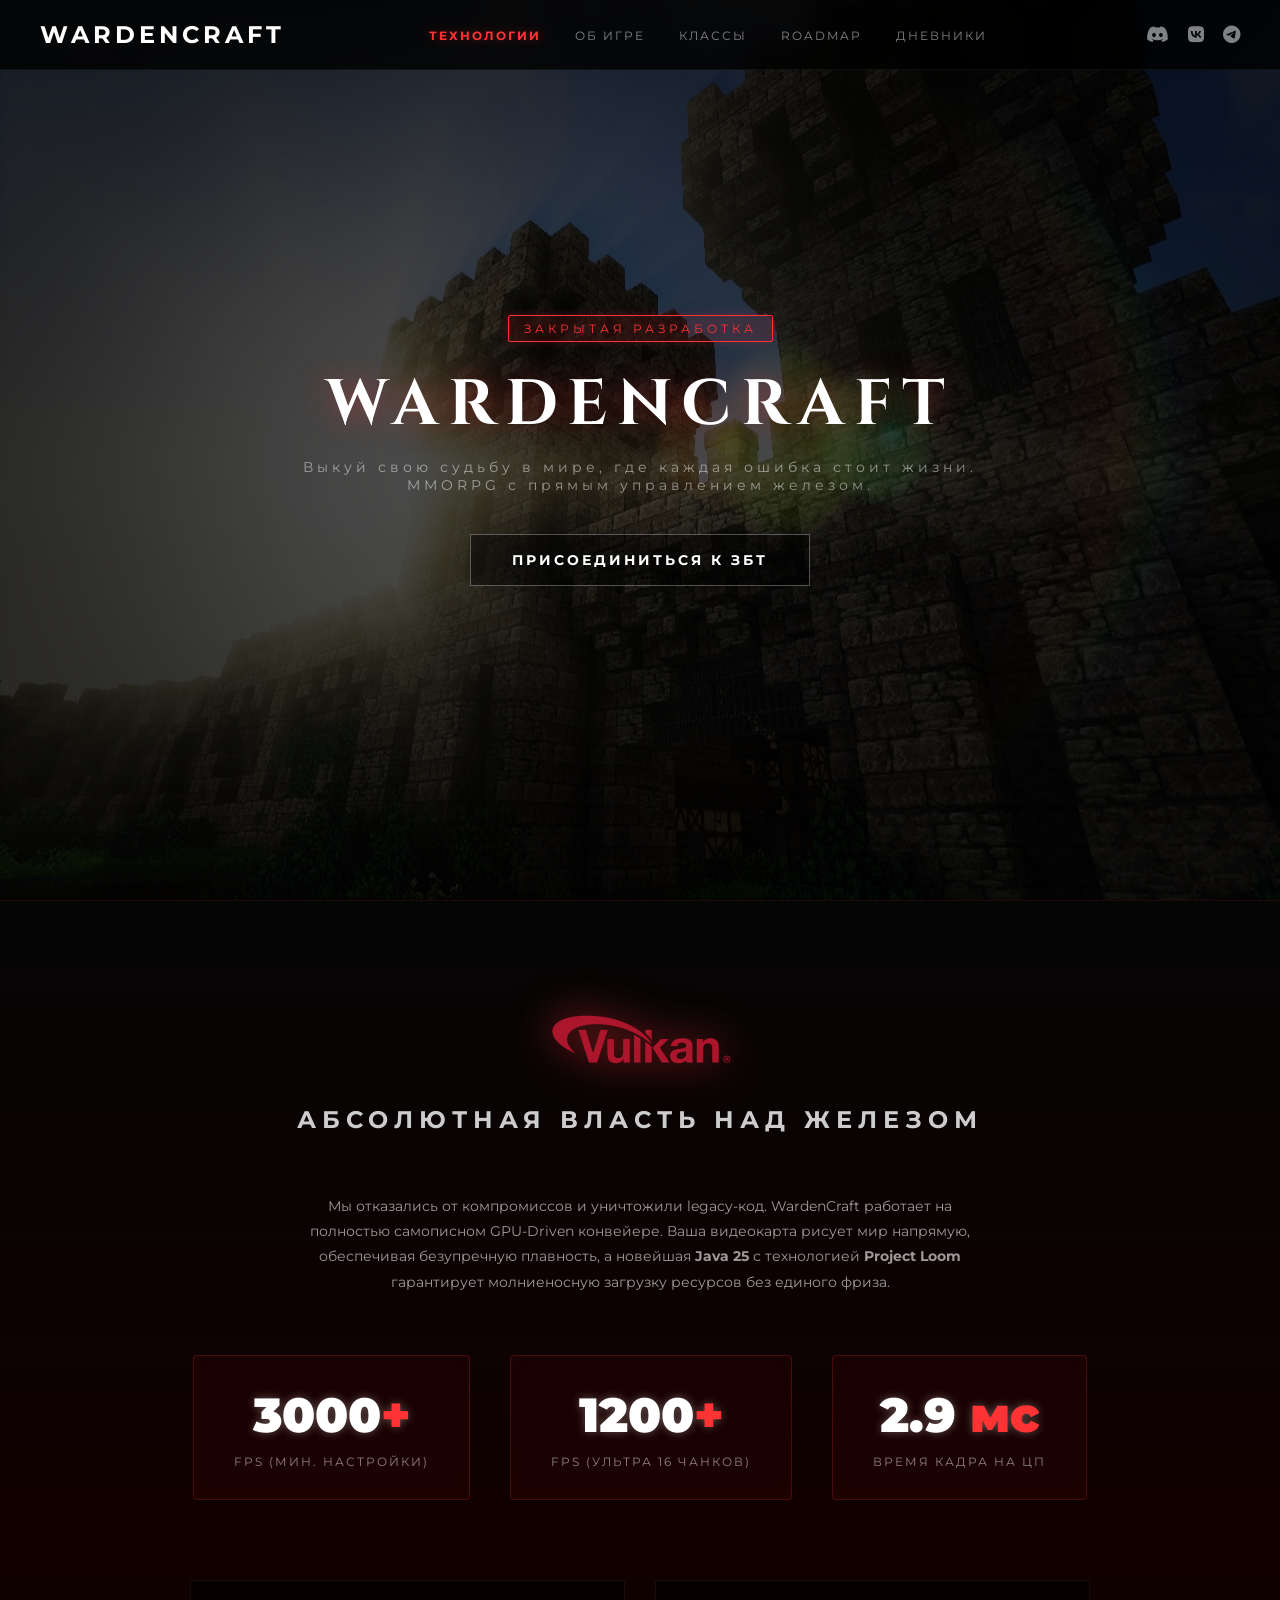
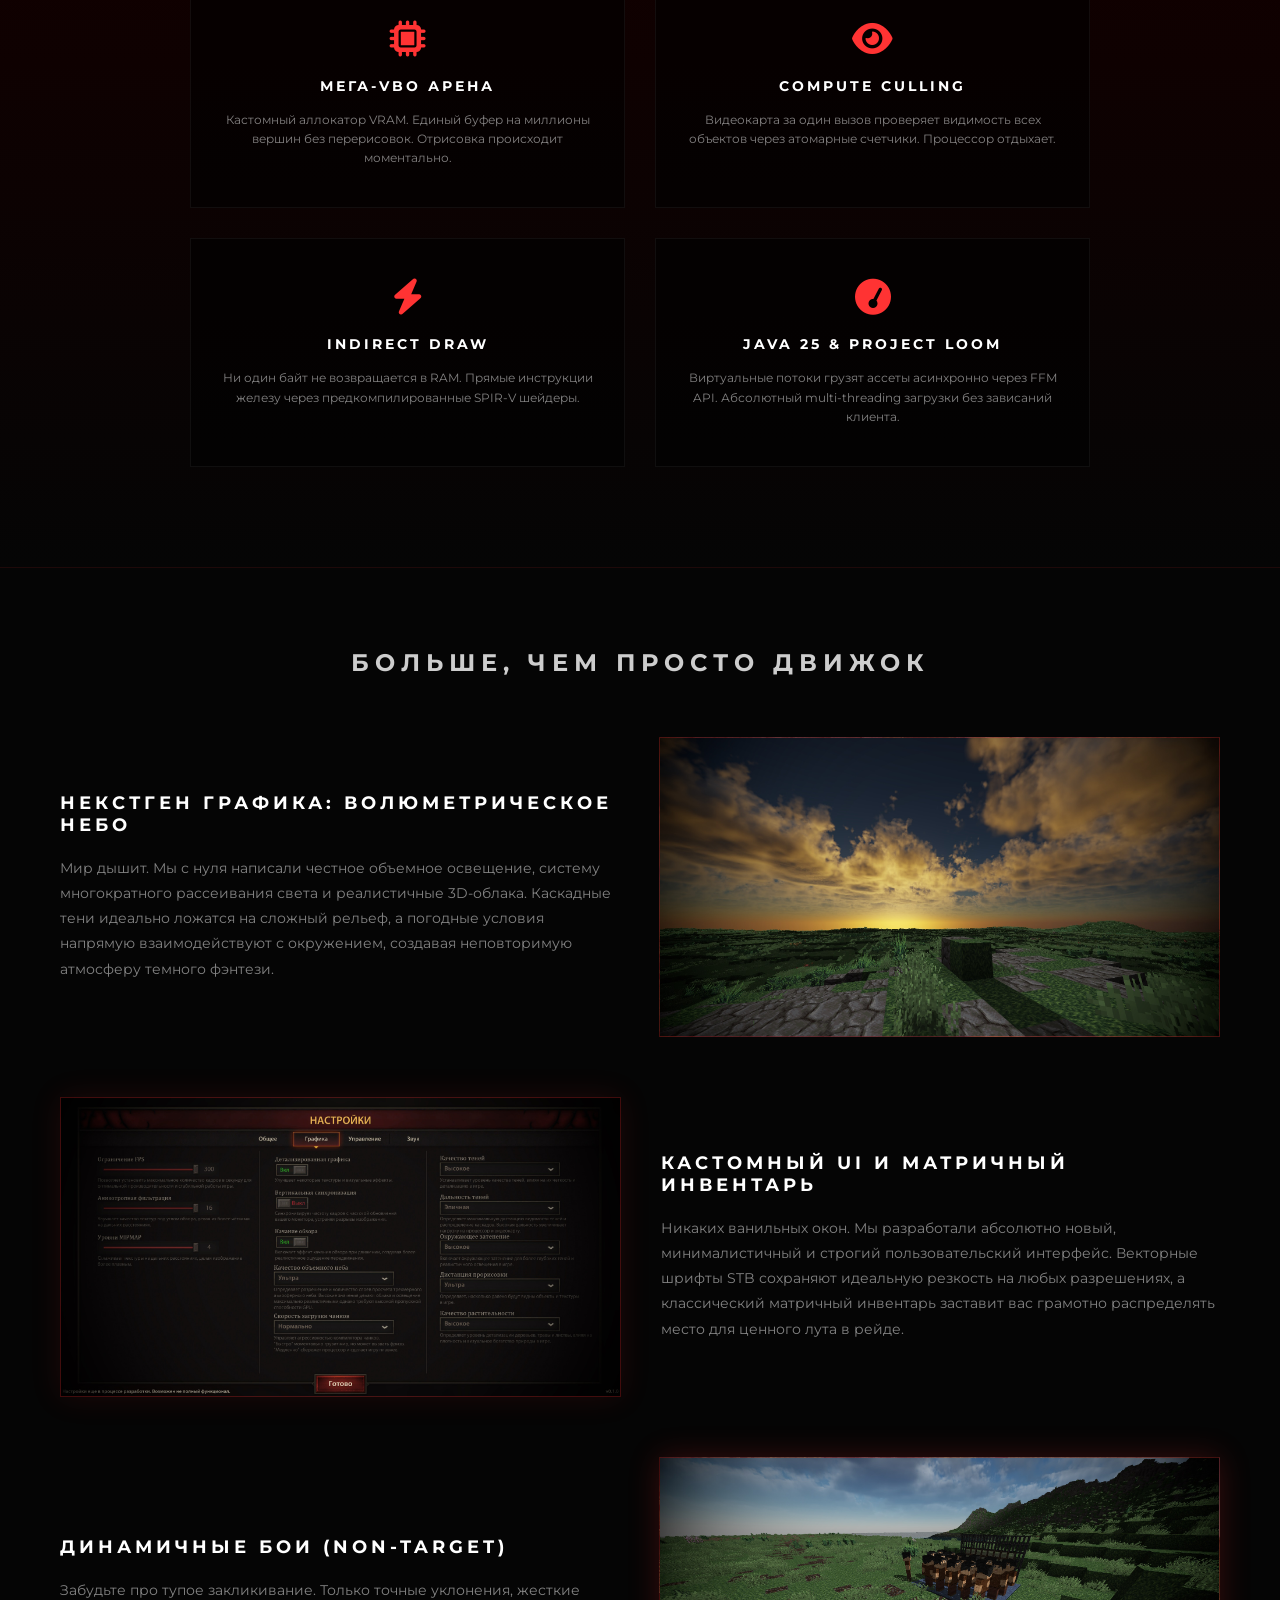
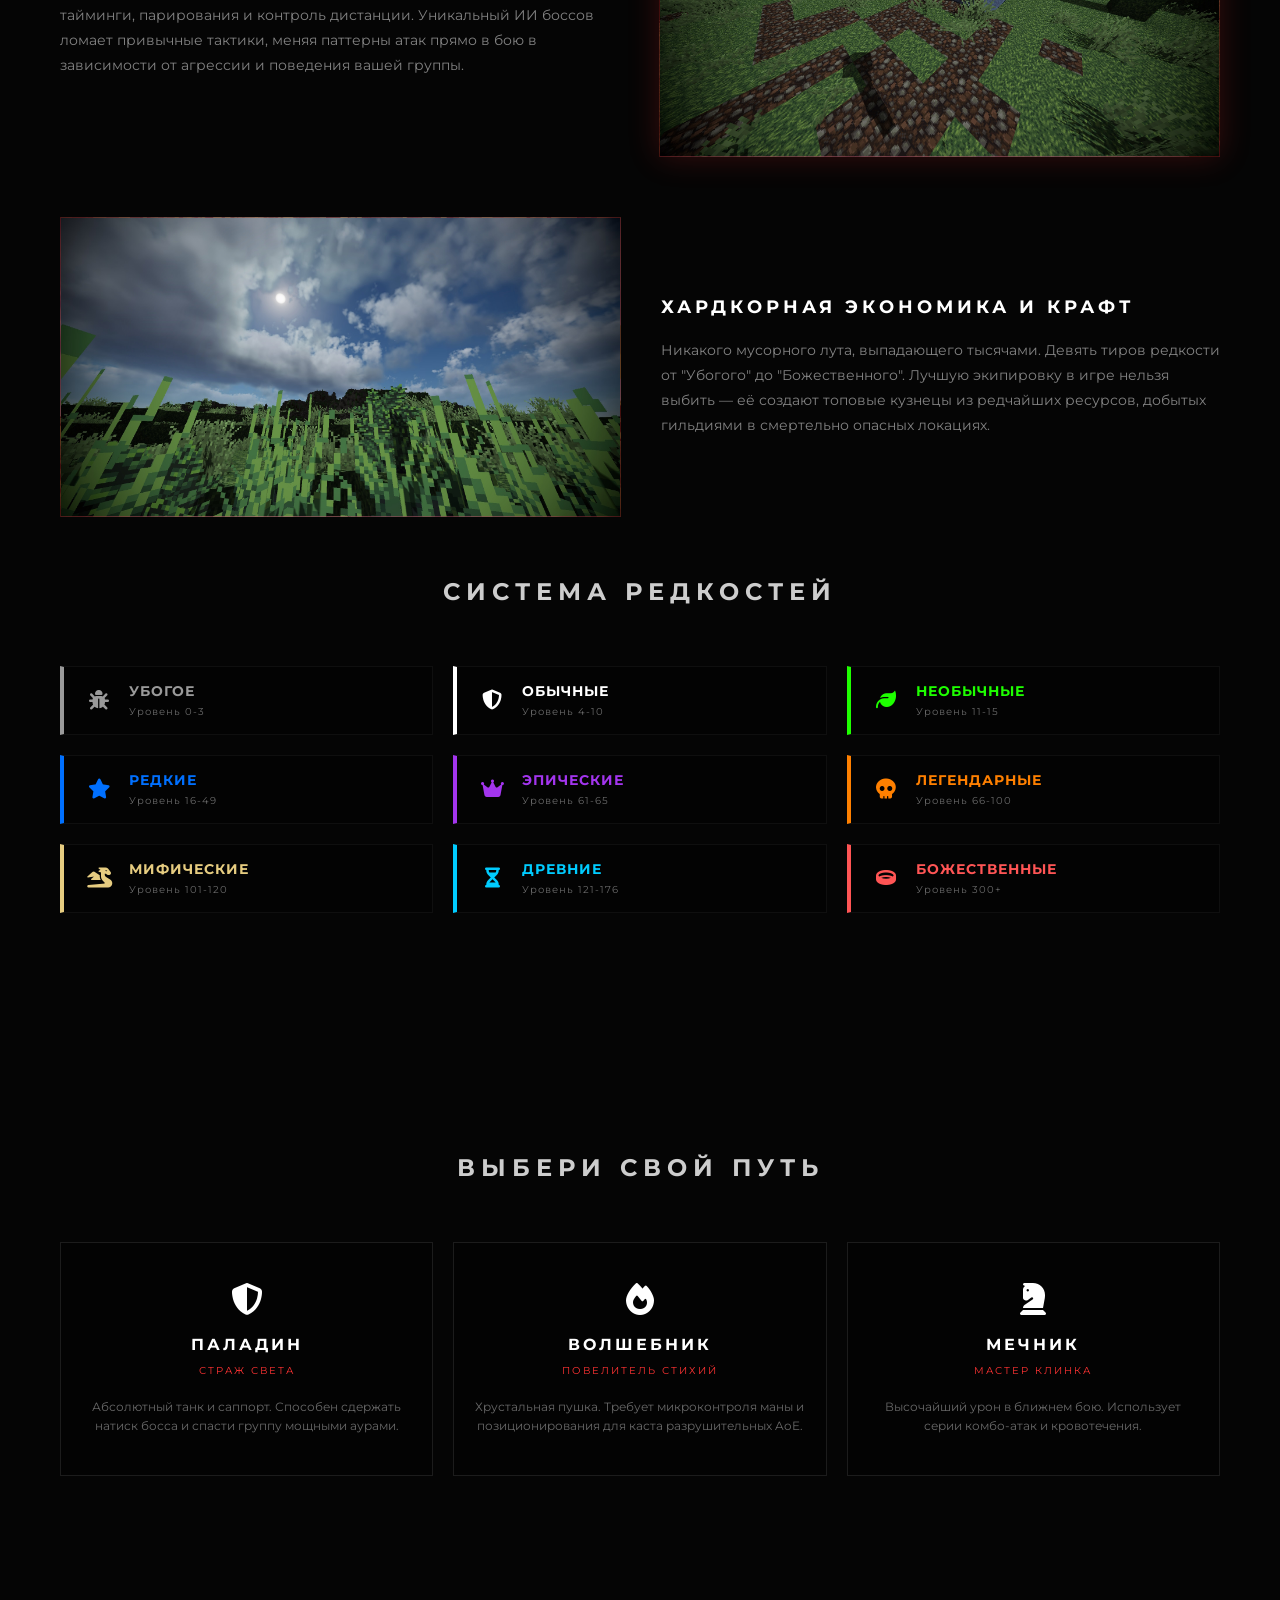
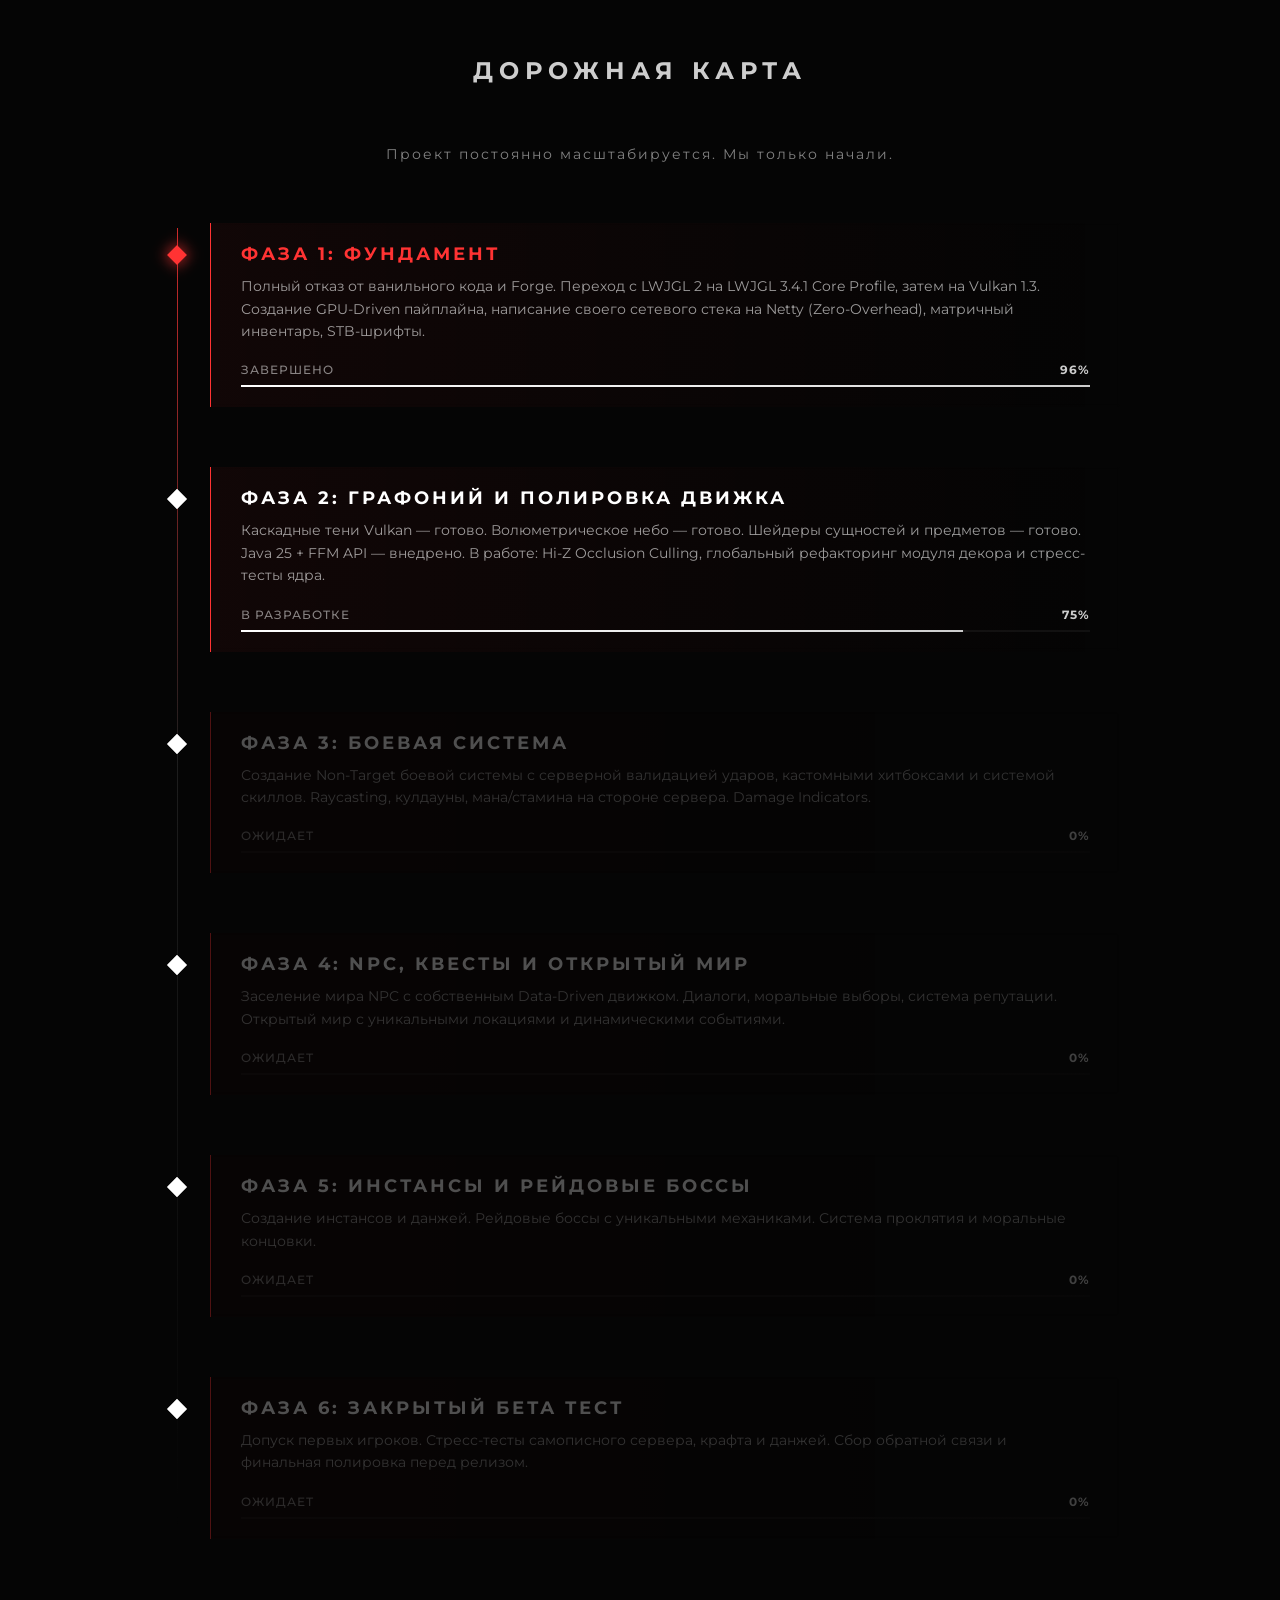
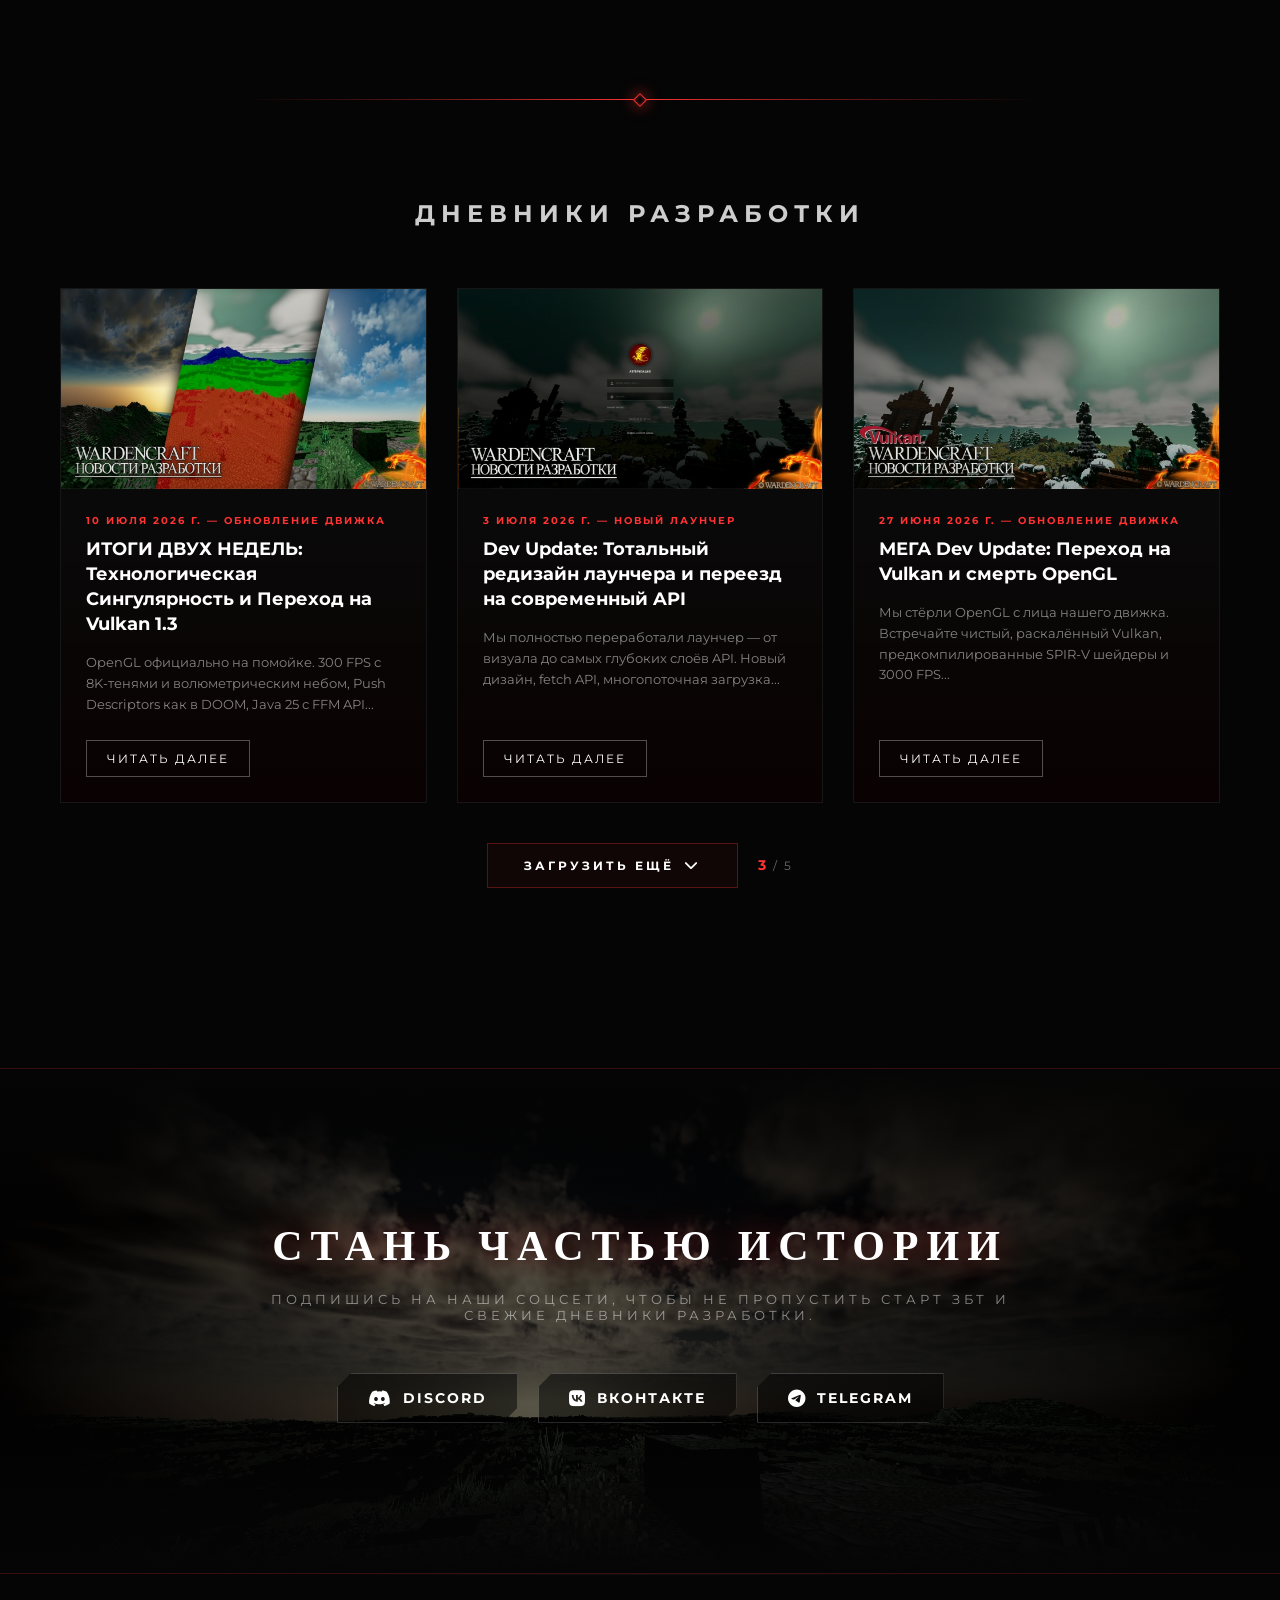
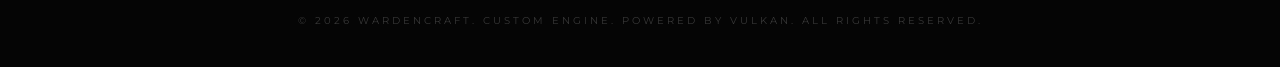
==== commit 809c675b: "feat: Add scroll progress bar and navbar hide/show functionality on scroll" ====
--- a/index.html
+++ b/index.html
@@ -130,9 +130,10 @@
     <div class="simple-loader"></div>
   </div>
 
+  <div id="scroll-progress"></div>
+
   <!-- НАВБАР -->
   <nav class="main-nav">
-    <div id="scroll-progress"></div>
     <div class="nav-container">
       <div class="nav-logo">
         <a href="#" class="logo-link">WARDENCRAFT</a>
--- a/css/style.css
+++ b/css/style.css
@@ -25,6 +25,21 @@
     width: 100%;
     z-index: 1000;
     backdrop-filter: blur(10px);
+    transition: transform 0.3s ease-out;
+}
+
+.main-nav.nav-hidden {
+    transform: translateY(-100%);
+}
+
+#scroll-progress {
+    position: fixed;
+    top: 0;
+    left: 0;
+    height: 3px;
+    background: linear-gradient(90deg, #ff3333, #ff6666);
+    z-index: 1001;
+    transition: width 0.1s linear;
 }
 
 .nav-container {
@@ -87,7 +102,6 @@
     align-items: center;
     justify-content: center;
     position: relative;
-    border-bottom: 1px solid rgba(255, 255, 255, 0.1);
 }
 
 .hero-section::before {
@@ -222,7 +236,8 @@
     height: 300px;
     background-size: cover;
     background-position: center;
-    border: 1px solid rgba(255, 255, 255, 0.1);
+    border: 1px solid rgba(255, 51, 51, 0.25);
+    transition: border-color 0.3s ease, box-shadow 0.3s ease;
 }
 
 /* ================== КАРТОЧКИ КЛАССОВ ================== */
@@ -403,18 +418,20 @@
     line-height: 1.6;
 }
 
-/* ================== CTA И ФУТЕР ================== */
+/* ================== CTA И ФУТЕР: АБСОЛЮТНЫЙ ХАРДКОР ================== */
 .cta-section {
     position: relative;
     text-align: center;
-    padding: 100px 20px;
-    border: 1px solid rgba(255, 255, 255, 0.1);
-    margin: 80px auto;
-    max-width: 1200px;
+    padding: 150px 20px;
+    margin: 80px auto 0;
+    max-width: 100%;
     overflow: hidden;
-    background-color: #000;
-}
-
+    background: transparent;
+    border-top: 1px solid rgba(255, 51, 51, 0.2);
+    border-bottom: 1px solid rgba(255, 51, 51, 0.2);
+}
+
+/* 1. ФОН */
 .cta-background {
     position: absolute;
     top: 0;
@@ -424,72 +441,154 @@
     background-size: cover;
     background-position: center;
     z-index: 0;
-    filter: grayscale(30%);
-}
-
-.cta-background::after {
+    filter: grayscale(70%) contrast(1.2) brightness(0.6);
+}
+
+/* 2. ЗАТЕНЕНИЕ И МРАК ПО КРАЯМ  */
+.cta-section::after {
     content: '';
     position: absolute;
     top: 0;
     left: 0;
-    width: 100%;
-    height: 100%;
-    background: rgba(0, 0, 0, 0.75);
+    right: 0;
+    bottom: 0;
+    background: linear-gradient(180deg, #050505 0%, rgba(5, 5, 5, 0.4) 30%, rgba(5, 5, 5, 0.4) 70%, #050505 100%);
+    z-index: 1;
+    pointer-events: none;
 }
 
 .cta-content {
     position: relative;
-    z-index: 1;
+    z-index: 3;
+    max-width: 800px;
+    margin: 0 auto;
 }
 
 .cta-content h2 {
-    margin-bottom: 10px;
-    letter-spacing: 6px;
+    margin-bottom: 15px;
+    letter-spacing: 8px;
+    color: #fff;
+    text-shadow: 0 0 30px rgba(255, 51, 51, 0.4);
 }
 
 .cta-text {
     color: rgba(255, 255, 255, 0.5);
-    margin-bottom: 40px;
-    font-size: 12px;
-    letter-spacing: 2px;
-}
-
+    margin-bottom: 50px;
+    font-size: 13px;
+    letter-spacing: 4px;
+    text-transform: uppercase;
+}
+
+/* ================== КНОПКИ-СКОСЫ СО СВОИМИ ЦВЕТАМИ ================== */
+.cta-socials {
+    display: flex;
+    justify-content: center;
+    gap: 25px;
+    flex-wrap: wrap;
+}
+
+.cta-social-btn {
+    position: relative;
+    padding: 16px 40px;
+    color: rgba(255, 255, 255, 0.7);
+    text-decoration: none;
+    font-size: 13px;
+    letter-spacing: 3px;
+    font-weight: 700;
+    text-transform: uppercase;
+    display: flex;
+    align-items: center;
+    gap: 12px;
+    background: rgba(0, 0, 0, 0.7);
+    border: 1px solid rgba(255, 255, 255, 0.1);
+    clip-path: polygon(15px 0, 100% 0, 100% calc(100% - 15px), calc(100% - 15px) 100%, 0 100%, 0 15px);
+    transition: all 0.3s cubic-bezier(0.25, 0.46, 0.45, 0.94);
+    overflow: hidden;
+}
+
+.cta-social-btn::before {
+    content: '';
+    position: absolute;
+    bottom: 0;
+    left: 0;
+    width: 100%;
+    height: 0%;
+    transition: height 0.3s ease;
+    z-index: -1;
+}
+
+.cta-social-btn:hover {
+    color: #fff;
+    transform: translateY(-5px);
+    background: transparent;
+}
+
+.cta-social-btn:hover::before {
+    height: 100%;
+}
+
+.cta-social-btn i {
+    font-size: 18px;
+    transition: transform 0.3s ease, text-shadow 0.3s ease;
+}
+
+.cta-social-btn:hover i {
+    transform: scale(1.2);
+    text-shadow: 0 0 15px rgba(255, 255, 255, 1);
+}
+
+/* DISCORD ЦВЕТА */
+.cta-social-btn.discord::before {
+    background: linear-gradient(0deg, rgba(88, 101, 242, 0.9), rgba(88, 101, 242, 0.3) 100%);
+}
+
+.cta-social-btn.discord:hover {
+    border-color: #5865F2;
+    text-shadow: 0 0 10px rgba(88, 101, 242, 0.8);
+}
+
+/* VK ЦВЕТА */
+.cta-social-btn.vk::before {
+    background: linear-gradient(0deg, rgba(0, 119, 255, 0.9), rgba(0, 119, 255, 0.3) 100%);
+}
+
+.cta-social-btn.vk:hover {
+    border-color: #0077FF;
+    text-shadow: 0 0 10px rgba(0, 119, 255, 0.8);
+}
+
+/* TELEGRAM ЦВЕТА */
+.cta-social-btn.tg::before {
+    background: linear-gradient(0deg, rgba(34, 158, 217, 0.9), rgba(34, 158, 217, 0.3) 100%);
+}
+
+.cta-social-btn.tg:hover {
+    border-color: #229ED9;
+    text-shadow: 0 0 10px rgba(34, 158, 217, 0.8);
+}
+
+/* ================== ФУТЕР - Минимализм ================== */
 .main-footer {
     text-align: center;
-    padding: 30px;
-    border-top: 1px solid rgba(255, 255, 255, 0.05);
+    padding: 40px 20px;
     font-size: 10px;
     color: rgba(255, 255, 255, 0.2);
-    letter-spacing: 2px;
-}
-
-/* ТРЯСКА КНОПОК */
-.shake {
-    animation: shake 0.4s cubic-bezier(.36, .07, .19, .97) both;
-}
-
-@keyframes shake {
-
-    10%,
-    90% {
-        transform: translate3d(-1px, 0, 0);
-    }
-
-    20%,
-    80% {
-        transform: translate3d(2px, 0, 0);
-    }
-
-    30%,
-    50%,
-    70% {
-        transform: translate3d(-4px, 0, 0);
-    }
-
-    40%,
-    60% {
-        transform: translate3d(4px, 0, 0);
-    }
+    letter-spacing: 3px;
+    background: #050505;
+    position: relative;
+    z-index: 2;
+}
+
+/* Разделительная линия между миром и футером */
+.main-footer::before {
+    content: '';
+    position: absolute;
+    top: 0;
+    left: 50%;
+    transform: translateX(-50%);
+    width: 50%;
+    height: 1px;
+    background: linear-gradient(90deg, transparent, rgba(255, 255, 255, 0.05), transparent);
 }
 
 /* ================== VULKAN ENGINE СЕКЦИЯ ================== */
@@ -628,7 +727,6 @@
 
 .hero-section {
     background-attachment: fixed;
-    /* Эффект параллакса */
     background-position: center;
     background-repeat: no-repeat;
     background-size: cover;
@@ -654,10 +752,10 @@
     }
 }
 
-/* ================== ДОРОЖНАЯ КАРТА (ROADMAP) ================== */
+/* ================== ДОРОЖНАЯ КАРТА ================== */
 .roadmap-section {
     padding: 100px 20px;
-    background: #020202;
+    background: transparent;
     max-width: 1000px;
     margin: 0 auto;
 }
@@ -678,58 +776,87 @@
 .timeline::before {
     content: '';
     position: absolute;
-    left: 15px;
-    top: 0;
+    left: 17px;
+    top: 5px;
     bottom: 0;
-    width: 2px;
-    background: rgba(255, 255, 255, 0.1);
+    width: 1px;
+    background: linear-gradient(180deg, rgba(255, 51, 51, 0.8) 0%, rgba(255, 255, 255, 0.1) 40%, transparent 100%);
 }
 
 .timeline-item {
     position: relative;
-    margin-bottom: 50px;
-}
-
-.timeline-item:last-child {
-    margin-bottom: 0;
+    margin-bottom: 60px;
 }
 
 .timeline-dot {
     position: absolute;
     left: -40px;
-    top: 5px;
-    width: 12px;
-    height: 12px;
-    border-radius: 50%;
-    background: #333;
-    border: 2px solid #000;
+    top: 25px;
+    width: 14px;
+    height: 14px;
+    border-radius: 0;
+    transform: rotate(45deg);
+    background: #050505;
+    border: 1px solid rgba(255, 255, 255, 0.2);
     z-index: 2;
     transition: 0.3s ease;
 }
 
+@keyframes pulse-diamond {
+    0% {
+        box-shadow: 0 0 0 0 rgba(255, 51, 51, 0.4);
+        transform: rotate(45deg) scale(1);
+    }
+
+    70% {
+        box-shadow: 0 0 0 10px rgba(255, 51, 51, 0);
+        transform: rotate(45deg) scale(1.1);
+        border-color: rgba(255, 51, 51, 0.8);
+    }
+
+    100% {
+        box-shadow: 0 0 0 0 rgba(255, 51, 51, 0);
+        transform: rotate(45deg) scale(1);
+    }
+}
+
+.timeline-item.active .timeline-dot {
+    background: #080808;
+    border-color: #ff3333;
+    animation: pulse-diamond 2s infinite;
+}
+
 .timeline-item.completed .timeline-dot {
     background: #ff3333;
-    box-shadow: 0 0 15px #ff3333;
-}
-
-.timeline-item.active .timeline-dot {
-    background: #ffffff;
-    box-shadow: 0 0 15px #ffffff;
-    animation: pulse-dot 2s infinite;
-}
-
-@keyframes pulse-dot {
-    0% {
-        box-shadow: 0 0 5px #ffffff;
-    }
-
-    50% {
-        box-shadow: 0 0 20px #ffffff, 0 0 30px rgba(255, 255, 255, 0.5);
-    }
-
-    100% {
-        box-shadow: 0 0 5px #ffffff;
-    }
+    border-color: #ff3333;
+    box-shadow: 0 0 15px rgba(255, 51, 51, 0.6);
+}
+
+.timeline-item.pending .timeline-dot {
+    border-color: rgba(255, 255, 255, 0.05);
+}
+
+.timeline-content {
+    background: linear-gradient(90deg, rgba(0, 0, 0, 0.8) 0%, transparent 100%);
+    border-left: 1px solid rgba(255, 255, 255, 0.05);
+    padding: 20px 30px;
+    position: relative;
+    top: 0;
+    backdrop-filter: blur(2px);
+    transition: all 0.3s ease;
+}
+
+.timeline-item.completed .timeline-content {
+    border-left-color: rgba(255, 51, 51, 0.4);
+}
+
+.timeline-item.active .timeline-content {
+    border-left-color: #ff3333;
+    background: linear-gradient(90deg, rgba(255, 51, 51, 0.05) 0%, transparent 100%);
+}
+
+.timeline-item.pending .timeline-content {
+    opacity: 0.3;
 }
 
 .timeline-content h3 {
@@ -737,6 +864,7 @@
     letter-spacing: 3px;
     margin-bottom: 10px;
     color: #fff;
+    text-transform: uppercase;
 }
 
 .timeline-item.completed .timeline-content h3 {
@@ -747,10 +875,9 @@
     font-size: 14px;
     line-height: 1.6;
     color: rgba(255, 255, 255, 0.6);
-    margin-bottom: 15px;
-}
-
-/* Прогресс-бар */
+    margin-bottom: 20px;
+}
+
 .progress-container {
     margin-top: 10px;
     opacity: 1;
@@ -761,7 +888,7 @@
     display: flex;
     justify-content: space-between;
     align-items: center;
-    margin-bottom: 6px;
+    margin-bottom: 8px;
     font-size: 12px;
     letter-spacing: 1px;
 }
@@ -775,14 +902,13 @@
 .progress-percentage {
     font-weight: 700;
     color: rgba(255, 255, 255, 0.8);
-    transition: none;
 }
 
 .progress-bar {
     width: 100%;
-    height: 4px;
-    background: rgba(255, 255, 255, 0.08);
-    border-radius: 2px;
+    height: 2px;
+    background: rgba(255, 255, 255, 0.05);
+    border-radius: 0;
     overflow: hidden;
     position: relative;
 }
@@ -790,7 +916,7 @@
 .progress-fill {
     height: 100%;
     width: 0;
-    border-radius: 2px;
+    border-radius: 0;
     position: relative;
     transition: width 1.8s cubic-bezier(0.25, 0.46, 0.45, 0.94);
     will-change: width;
@@ -955,10 +1081,39 @@
 
 /* ================== СЕКЦИЯ НОВОСТЕЙ ================== */
 .news-section {
+    position: relative;
     padding: 100px 20px;
-    background: #050505;
+    z-index: 10;
+    background: transparent;
     max-width: 1200px;
     margin: 0 auto;
+}
+
+.news-section::before {
+    content: '';
+    position: absolute;
+    top: 0;
+    left: 50%;
+    transform: translateX(-50%);
+    width: 95%;
+    max-width: 800px;
+    height: 1px;
+    background: linear-gradient(90deg, transparent, rgba(255, 51, 51, 0.4), #ff3333, rgba(255, 51, 51, 0.4), transparent);
+    pointer-events: none;
+}
+
+.news-section::after {
+    content: '';
+    position: absolute;
+    top: -4px;
+    left: 50%;
+    transform: translateX(-50%) rotate(45deg);
+    width: 8px;
+    height: 8px;
+    background: #080808;
+    border: 1px solid #ff3333;
+    box-shadow: 0 0 15px rgba(255, 51, 51, 0.8), inset 0 0 3px rgba(255, 51, 51, 0.5);
+    pointer-events: none;
 }
 
 .news-grid {
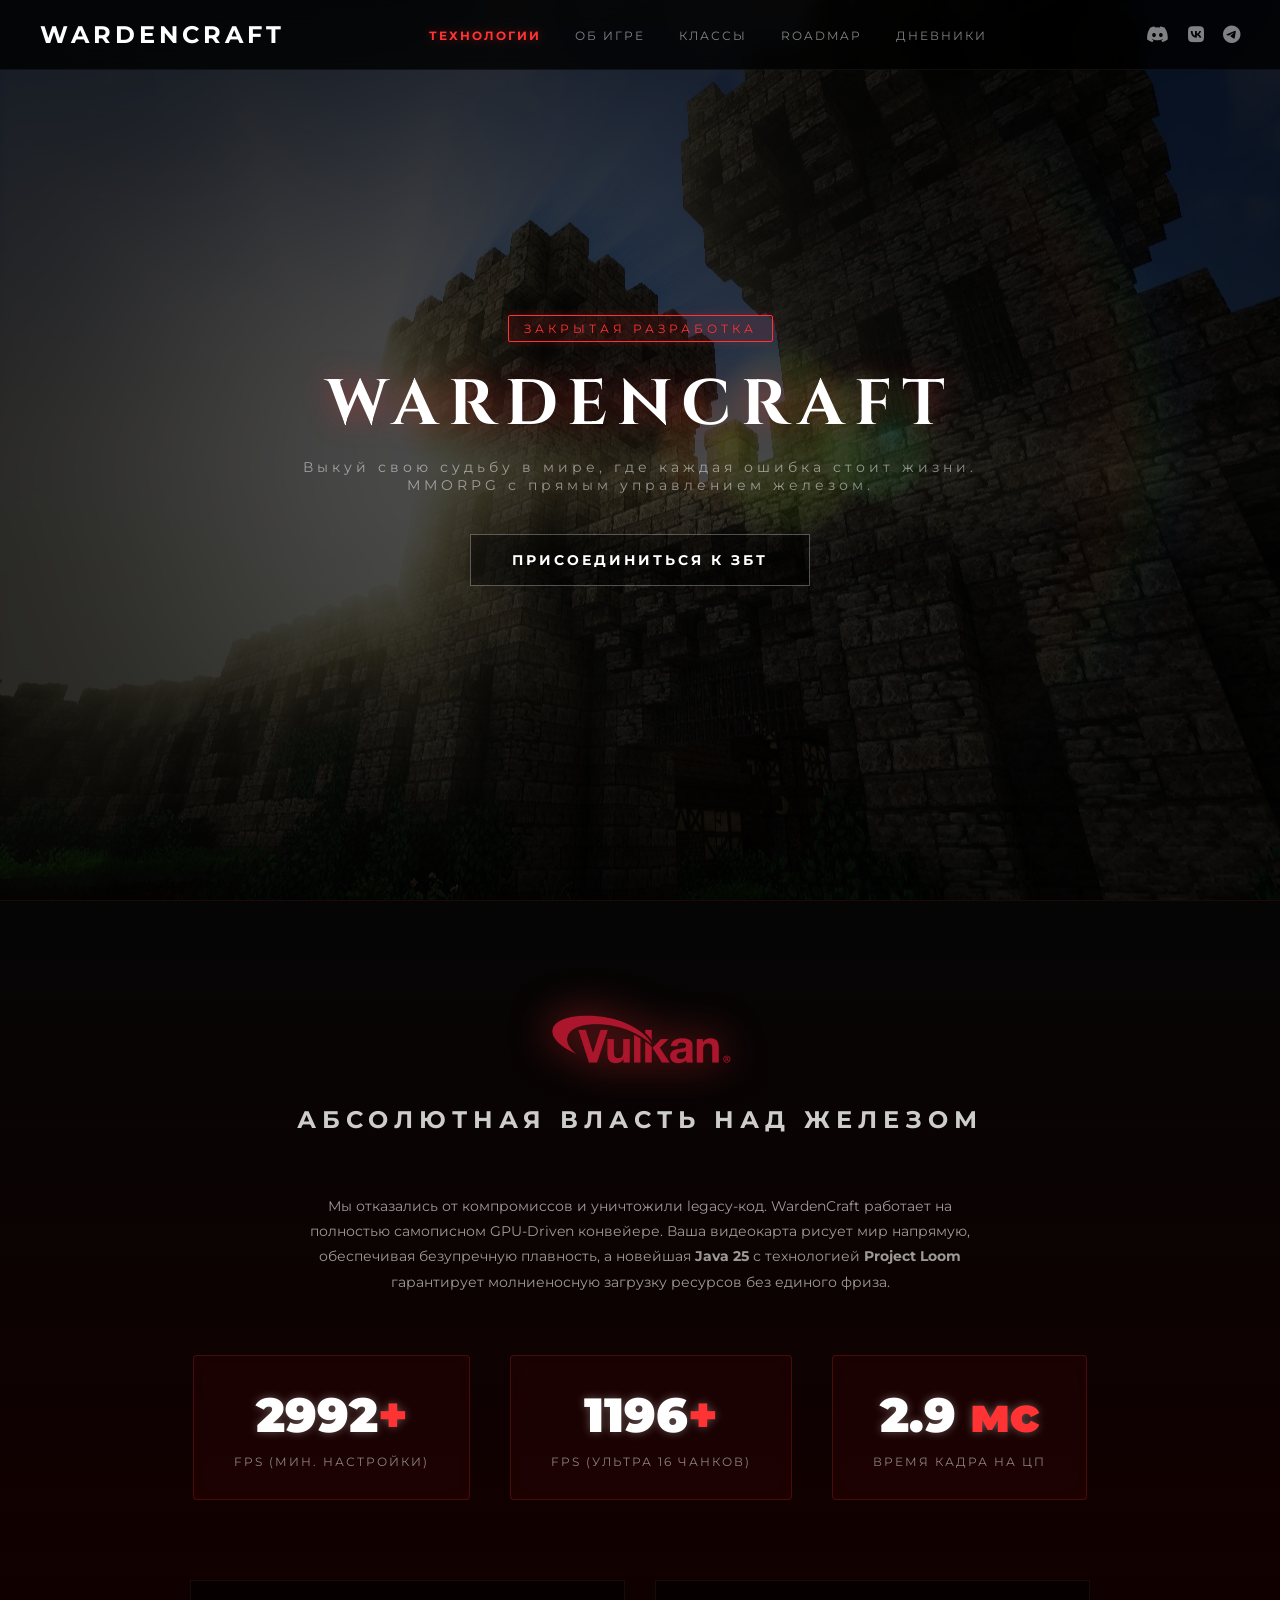
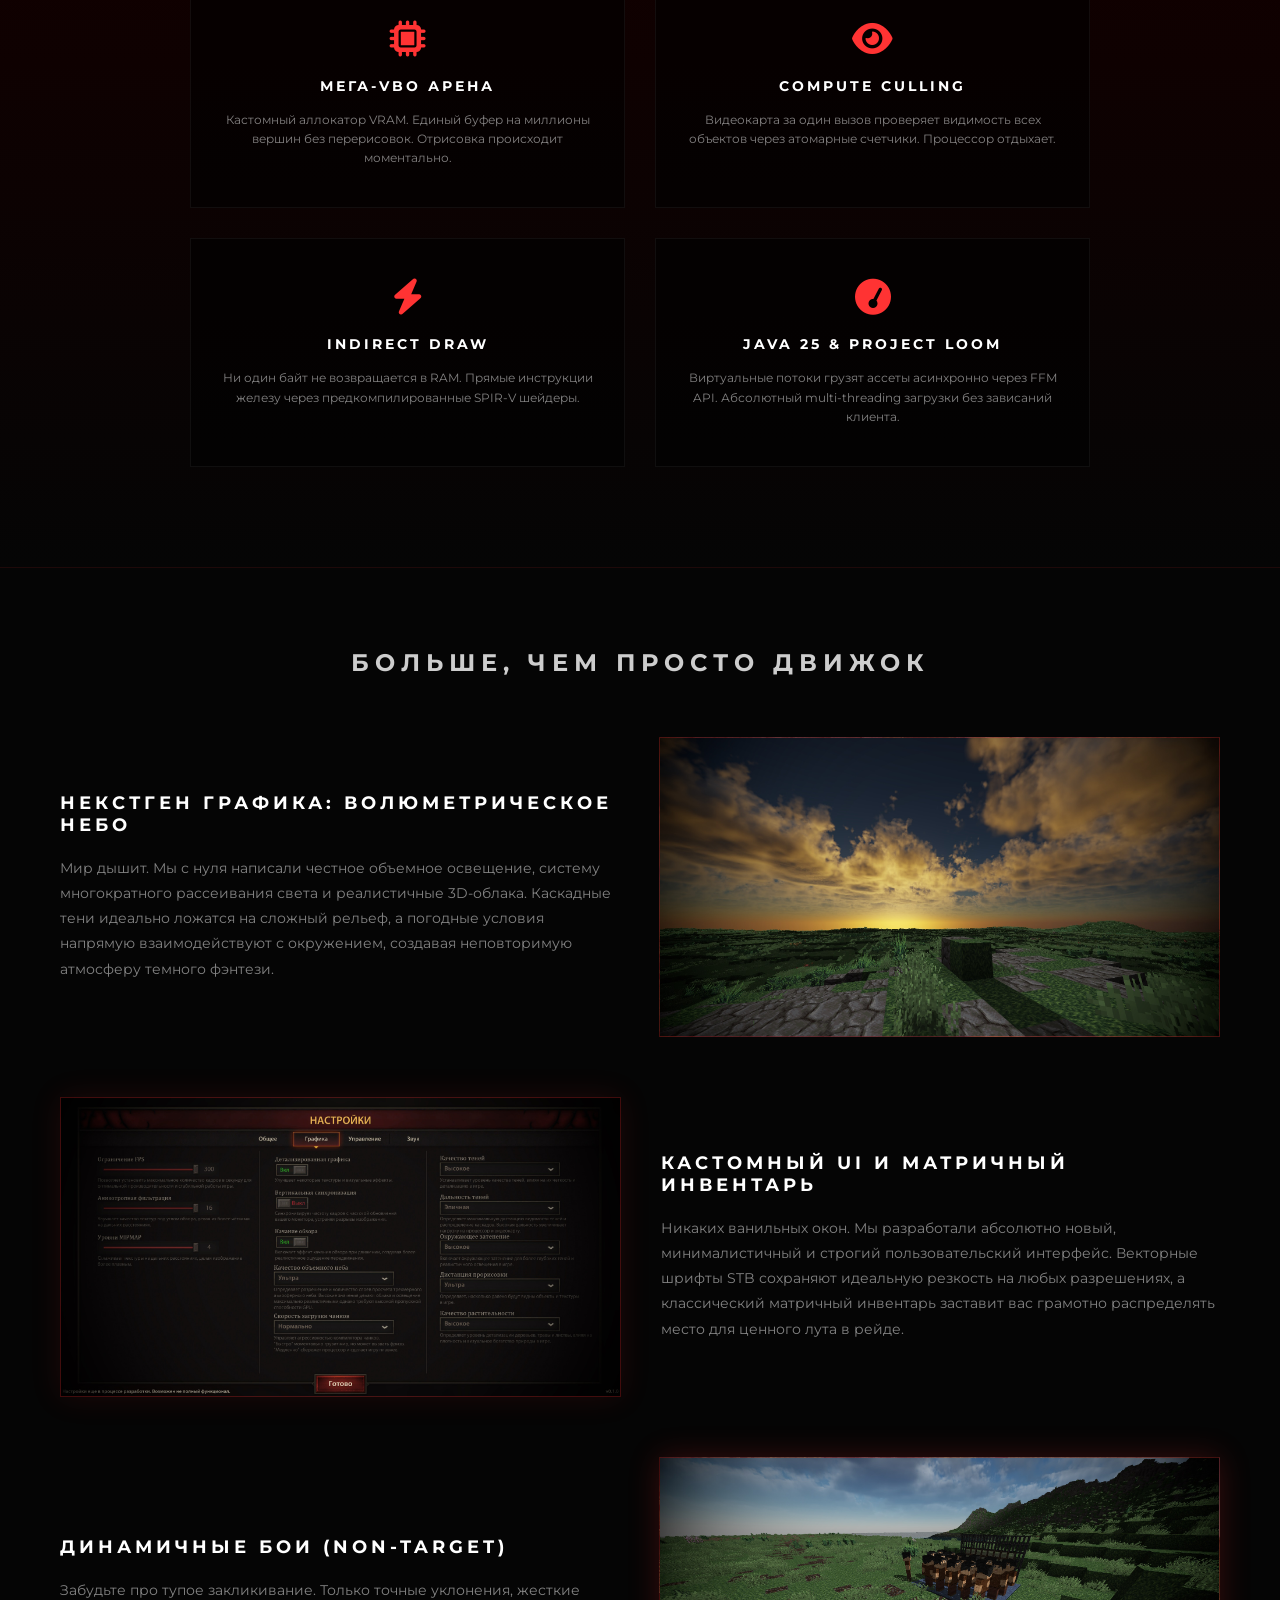
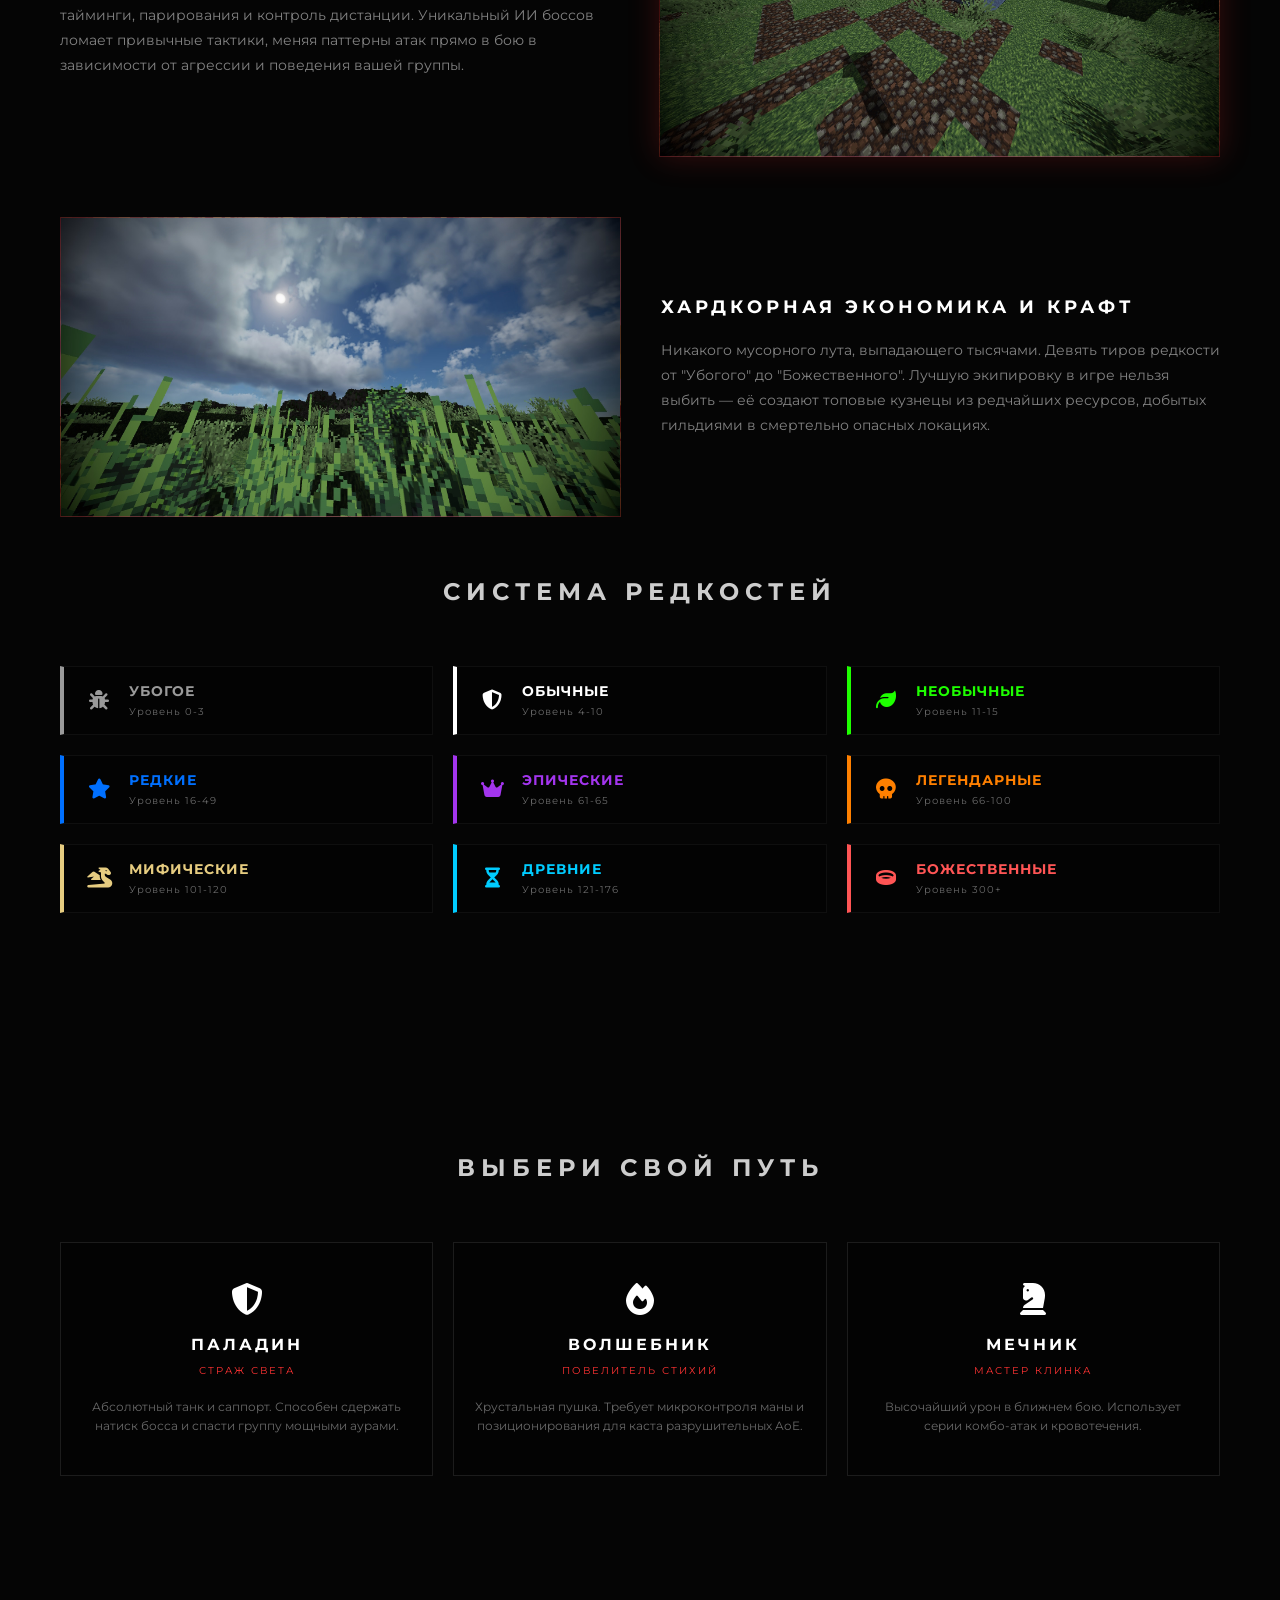
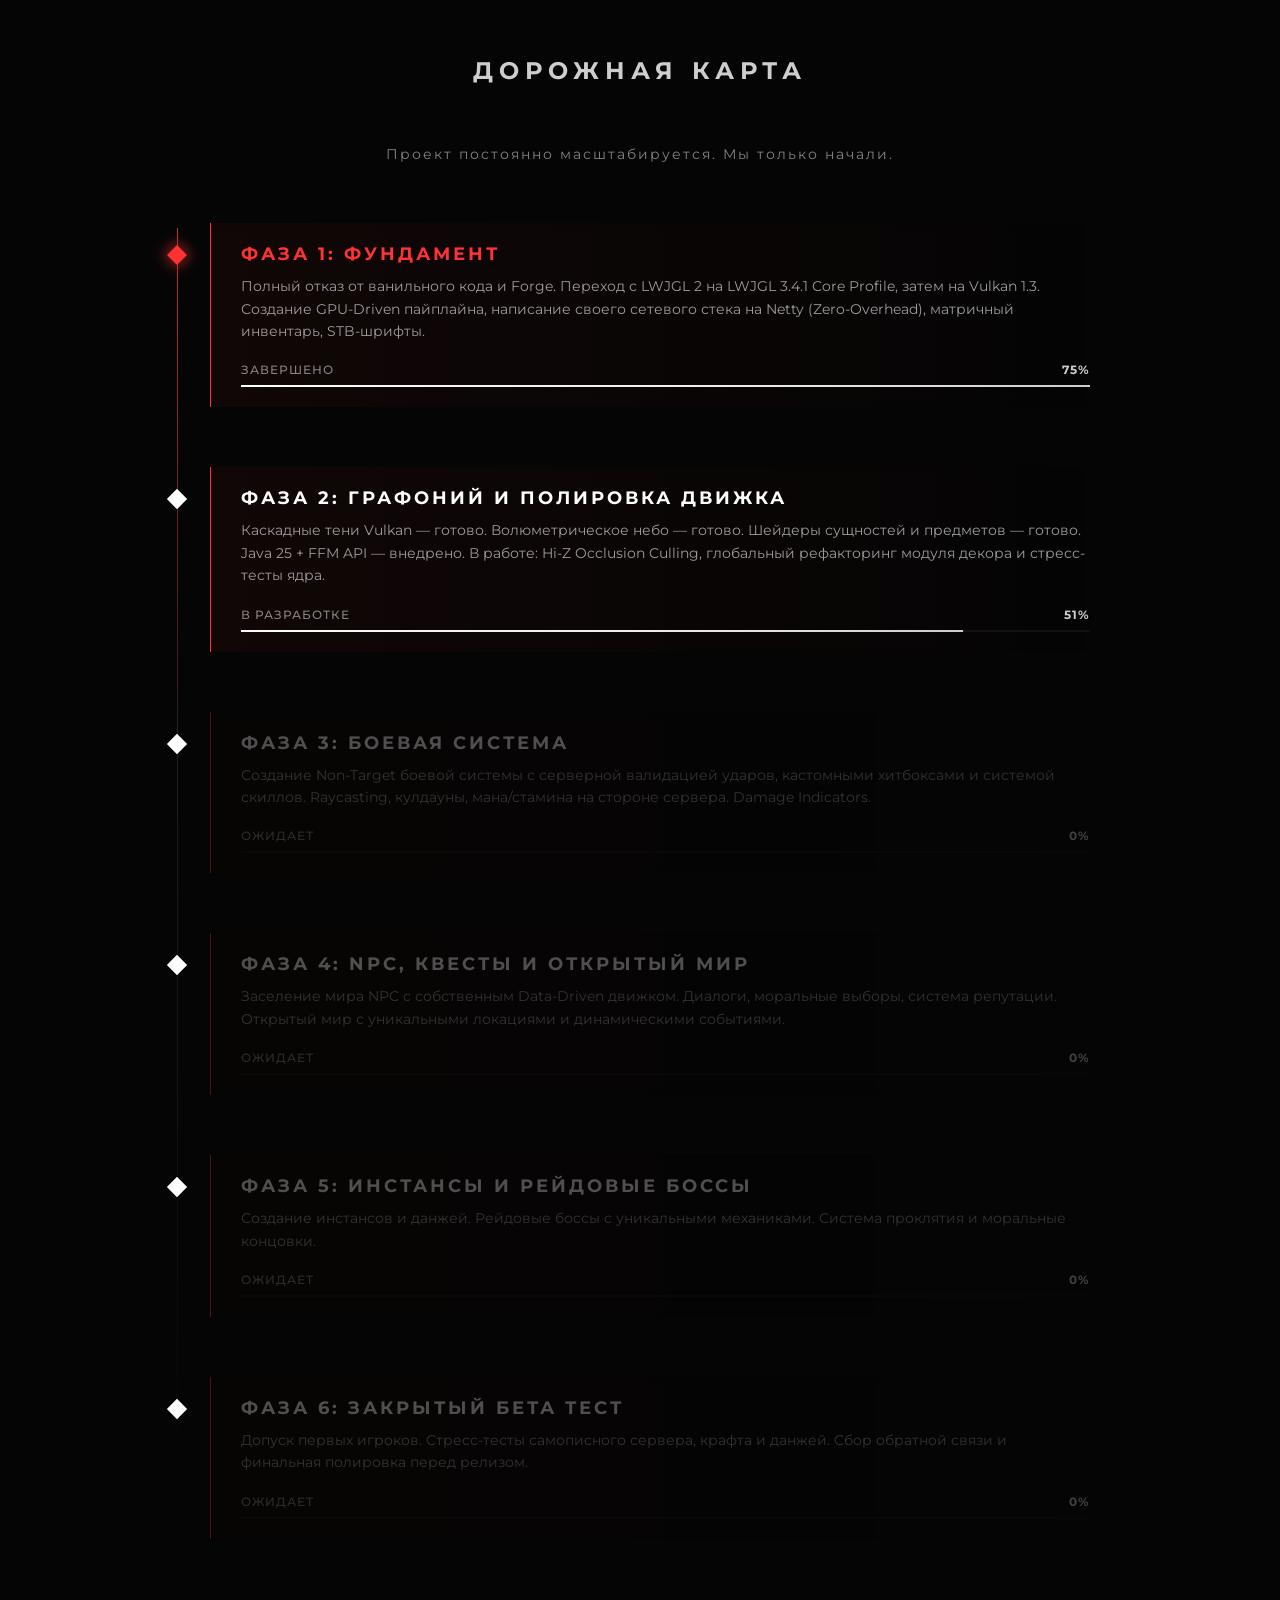
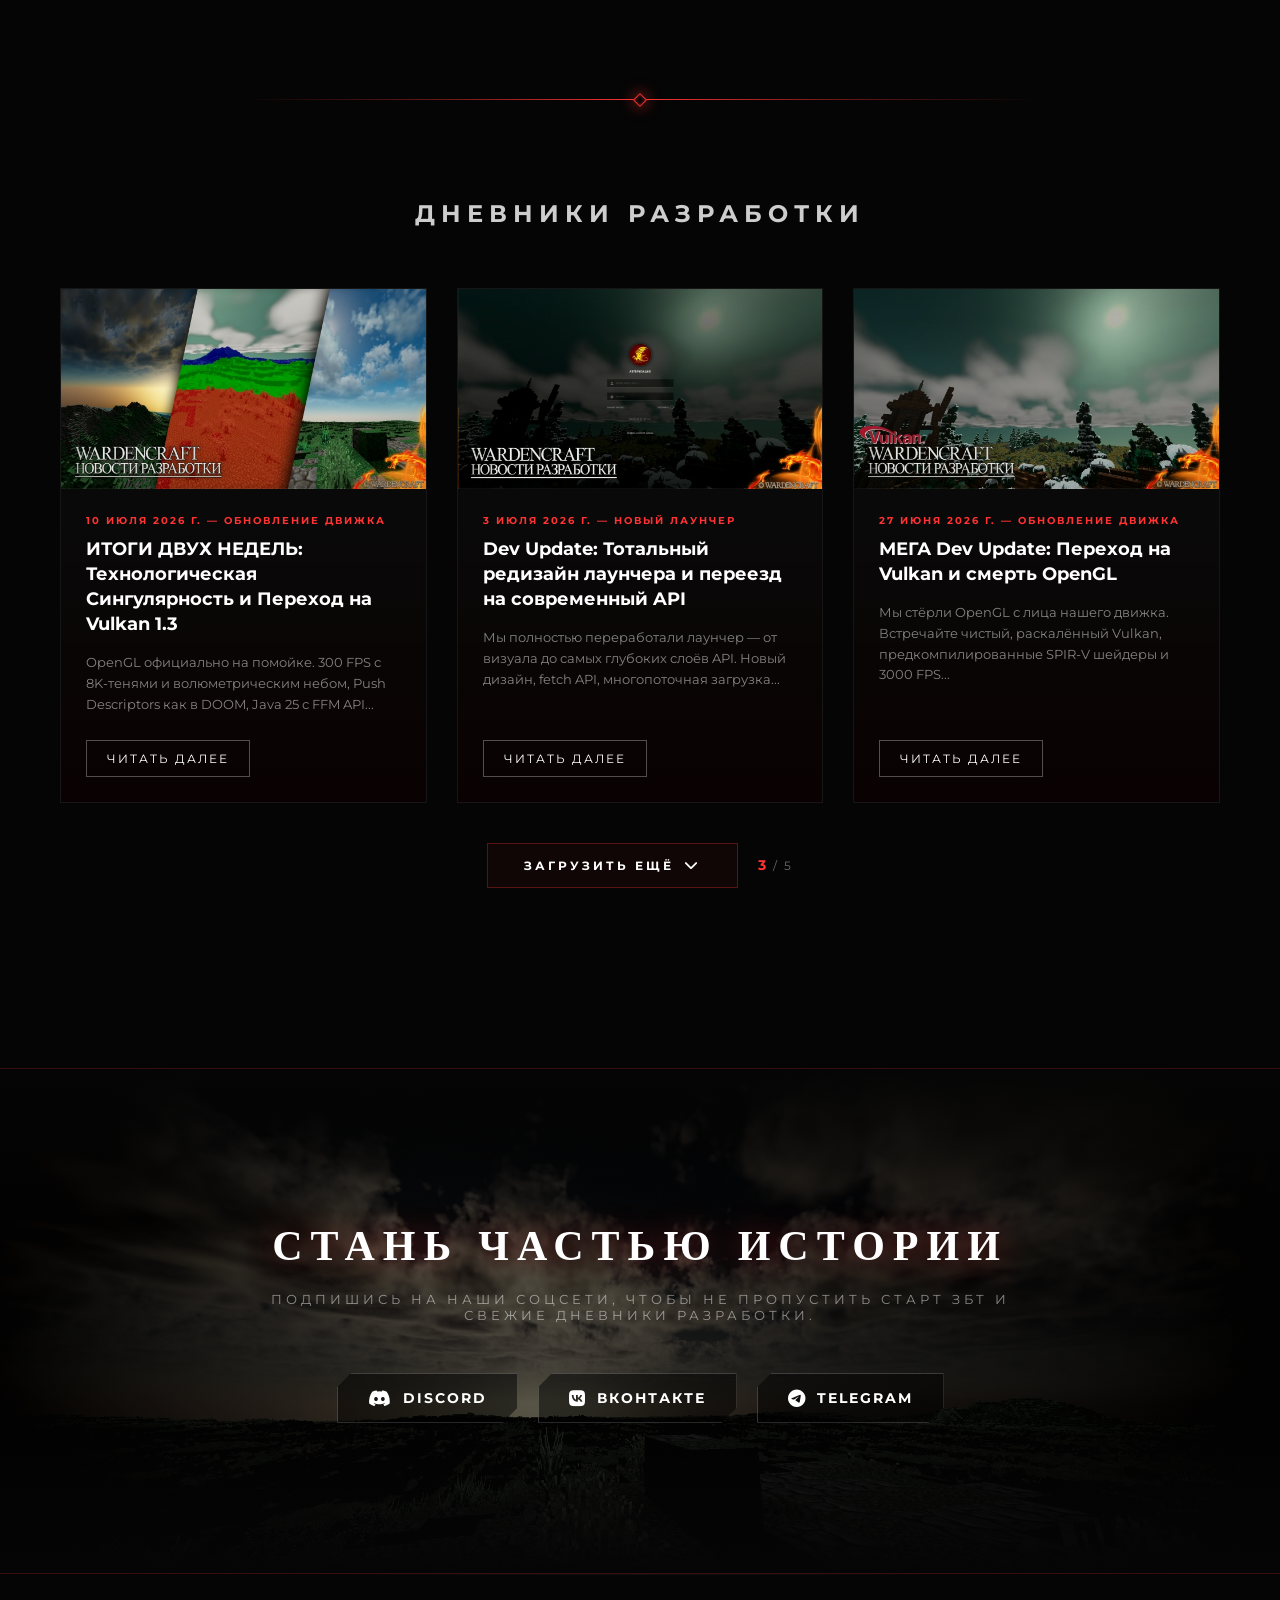
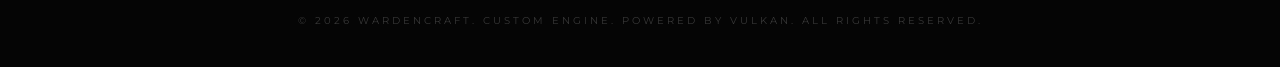
==== commit df1670ee: "Refactor code structure for improved readability and maintainability" ====
--- a/index.html
+++ b/index.html
@@ -13,14 +13,14 @@
   <meta property="og:url" content="https://grishadelumiere.github.io/wardencraft.github.io/">
   <meta property="og:title" content="WardenCraft - Хардкорная MMORPG нового поколения">
   <meta property="og:description" content="Фэнтезийная MMORPG на самописном Vulkan 1.3 движке. Бесшовный мир, non-target бои, глубокая экономика, Java 25 и тысячи FPS без узких мест ЦП.">
-  <meta property="og:image" content="https://grishadelumiere.github.io/wardencraft.github.io/images/3.jpg">
-  <meta property="vk:image" content="https://grishadelumiere.github.io/wardencraft.github.io/images/3.jpg">
-  <meta name="telegram:image" content="https://grishadelumiere.github.io/wardencraft.github.io/images/3.jpg">
+  <meta property="og:image" content="https://grishadelumiere.github.io/wardencraft.github.io/images/logo-site.jpg">
+  <meta property="vk:image" content="https://grishadelumiere.github.io/wardencraft.github.io/images/logo-site.jpg">
+  <meta name="telegram:image" content="https://grishadelumiere.github.io/wardencraft.github.io/images/logo-site.jpg">
 
   <meta name="twitter:card" content="summary_large_image">
   <meta name="twitter:title" content="WardenCraft - Хардкорная MMORPG нового поколения">
   <meta name="twitter:description" content="Полностью самописный движок на Vulkan 1.3 и Java 25. Эпические битвы без просадок FPS.">
-  <meta name="twitter:image" content="https://grishadelumiere.github.io/wardencraft.github.io/images/3.jpg">
+  <meta name="twitter:image" content="https://grishadelumiere.github.io/wardencraft.github.io/images/logo-site.jpg">
 
   <script type="application/ld+json">
     {
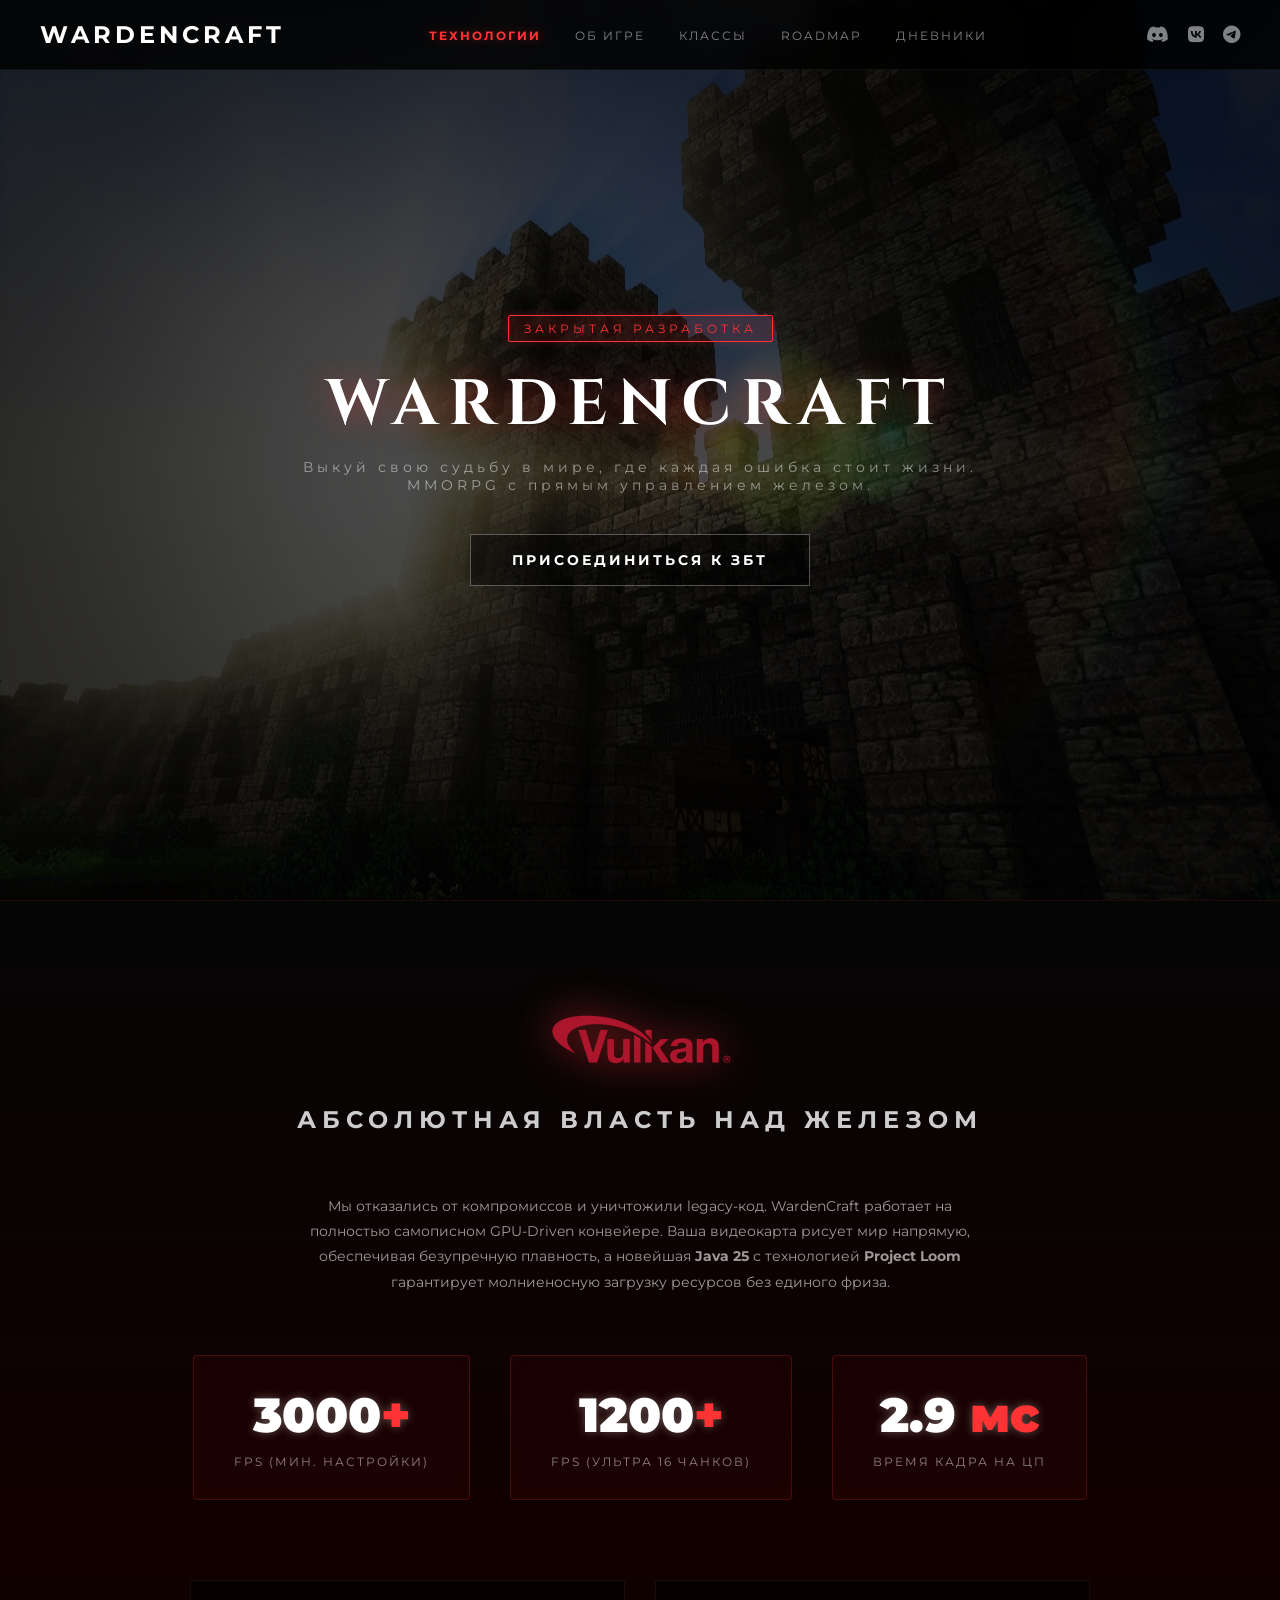
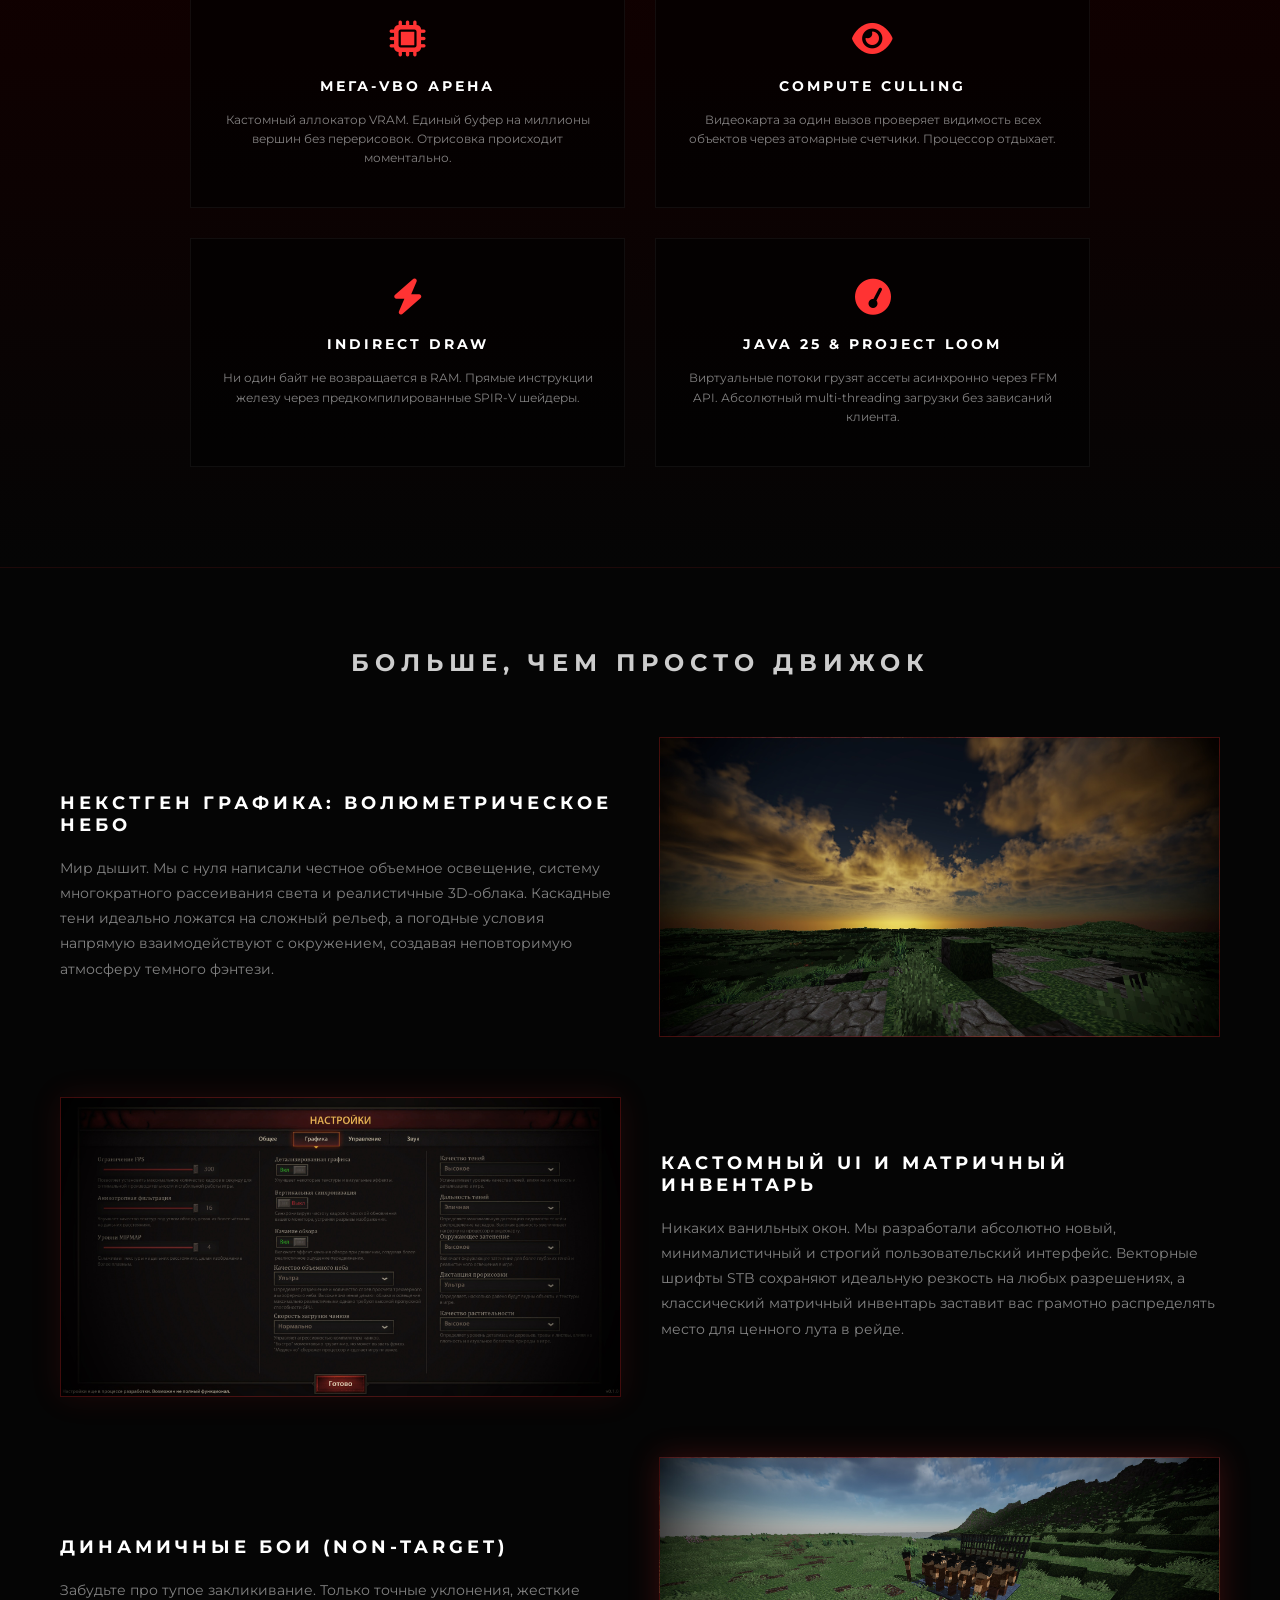
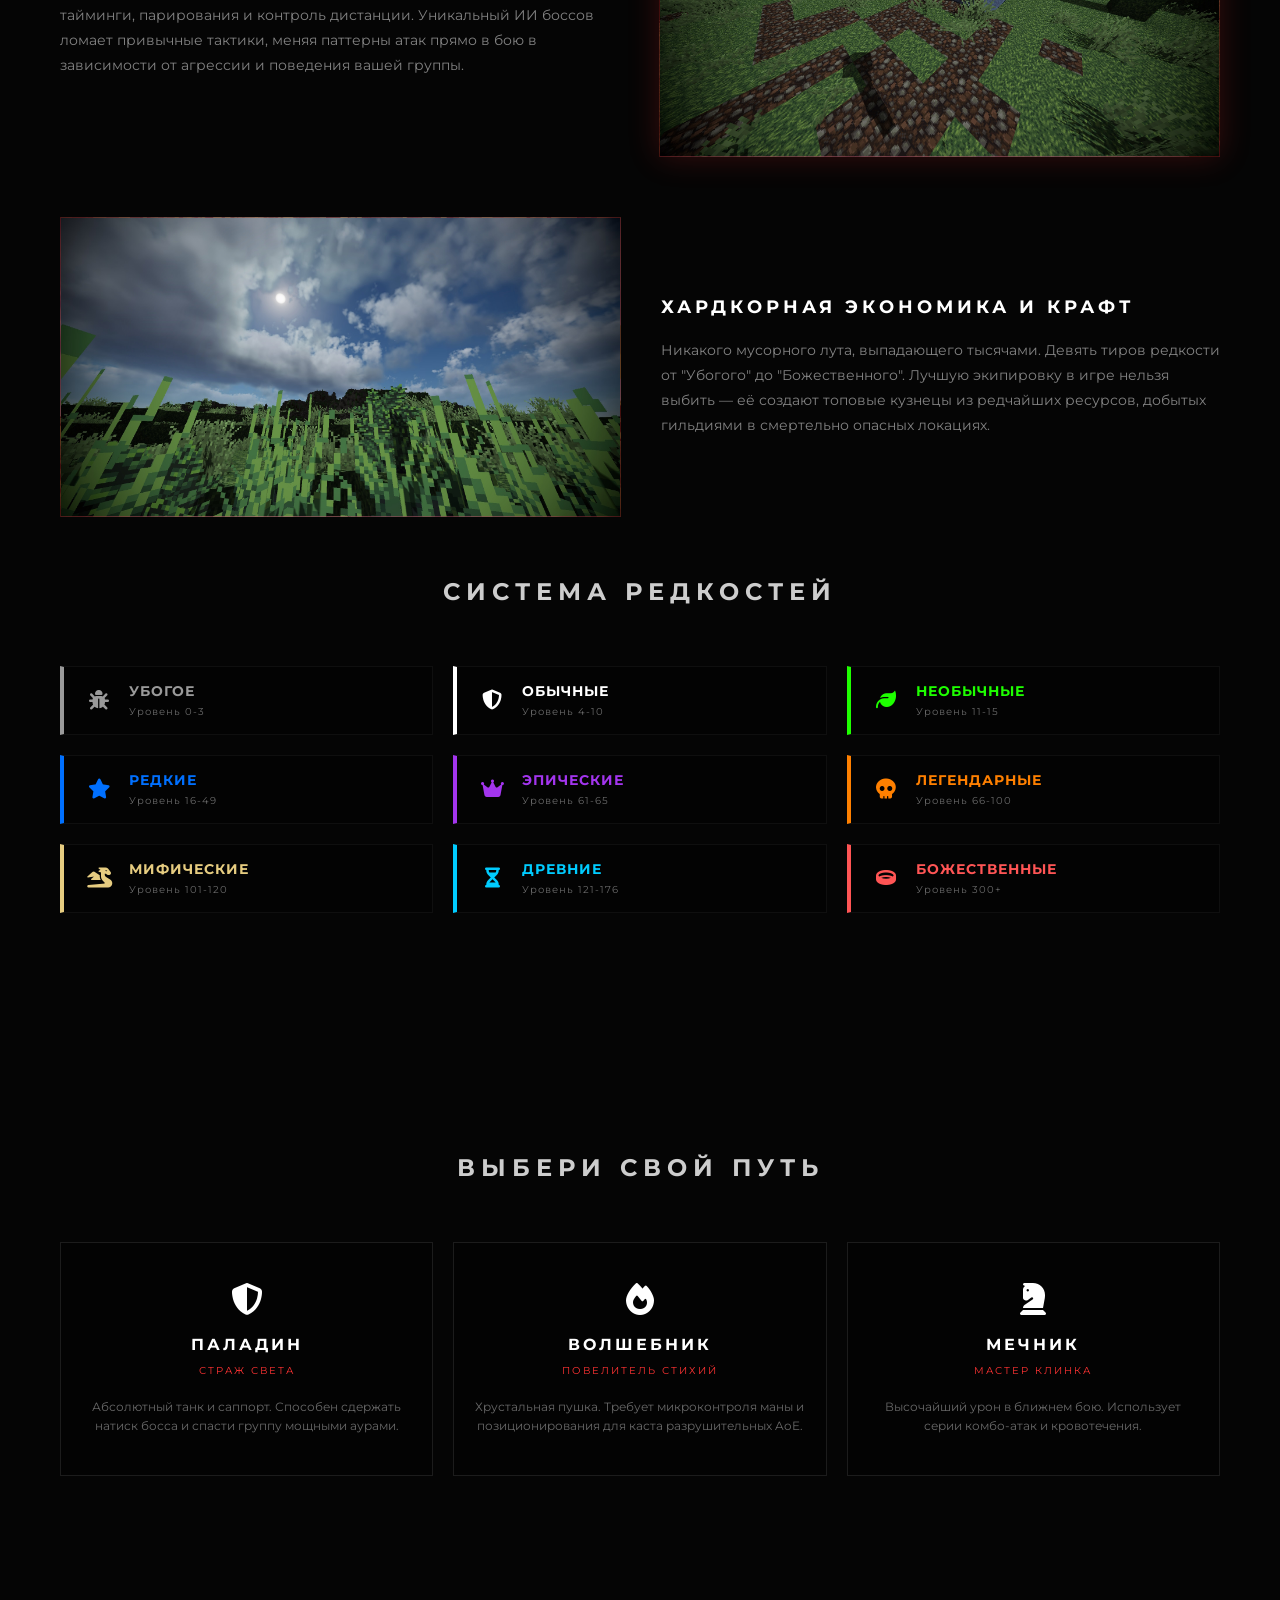
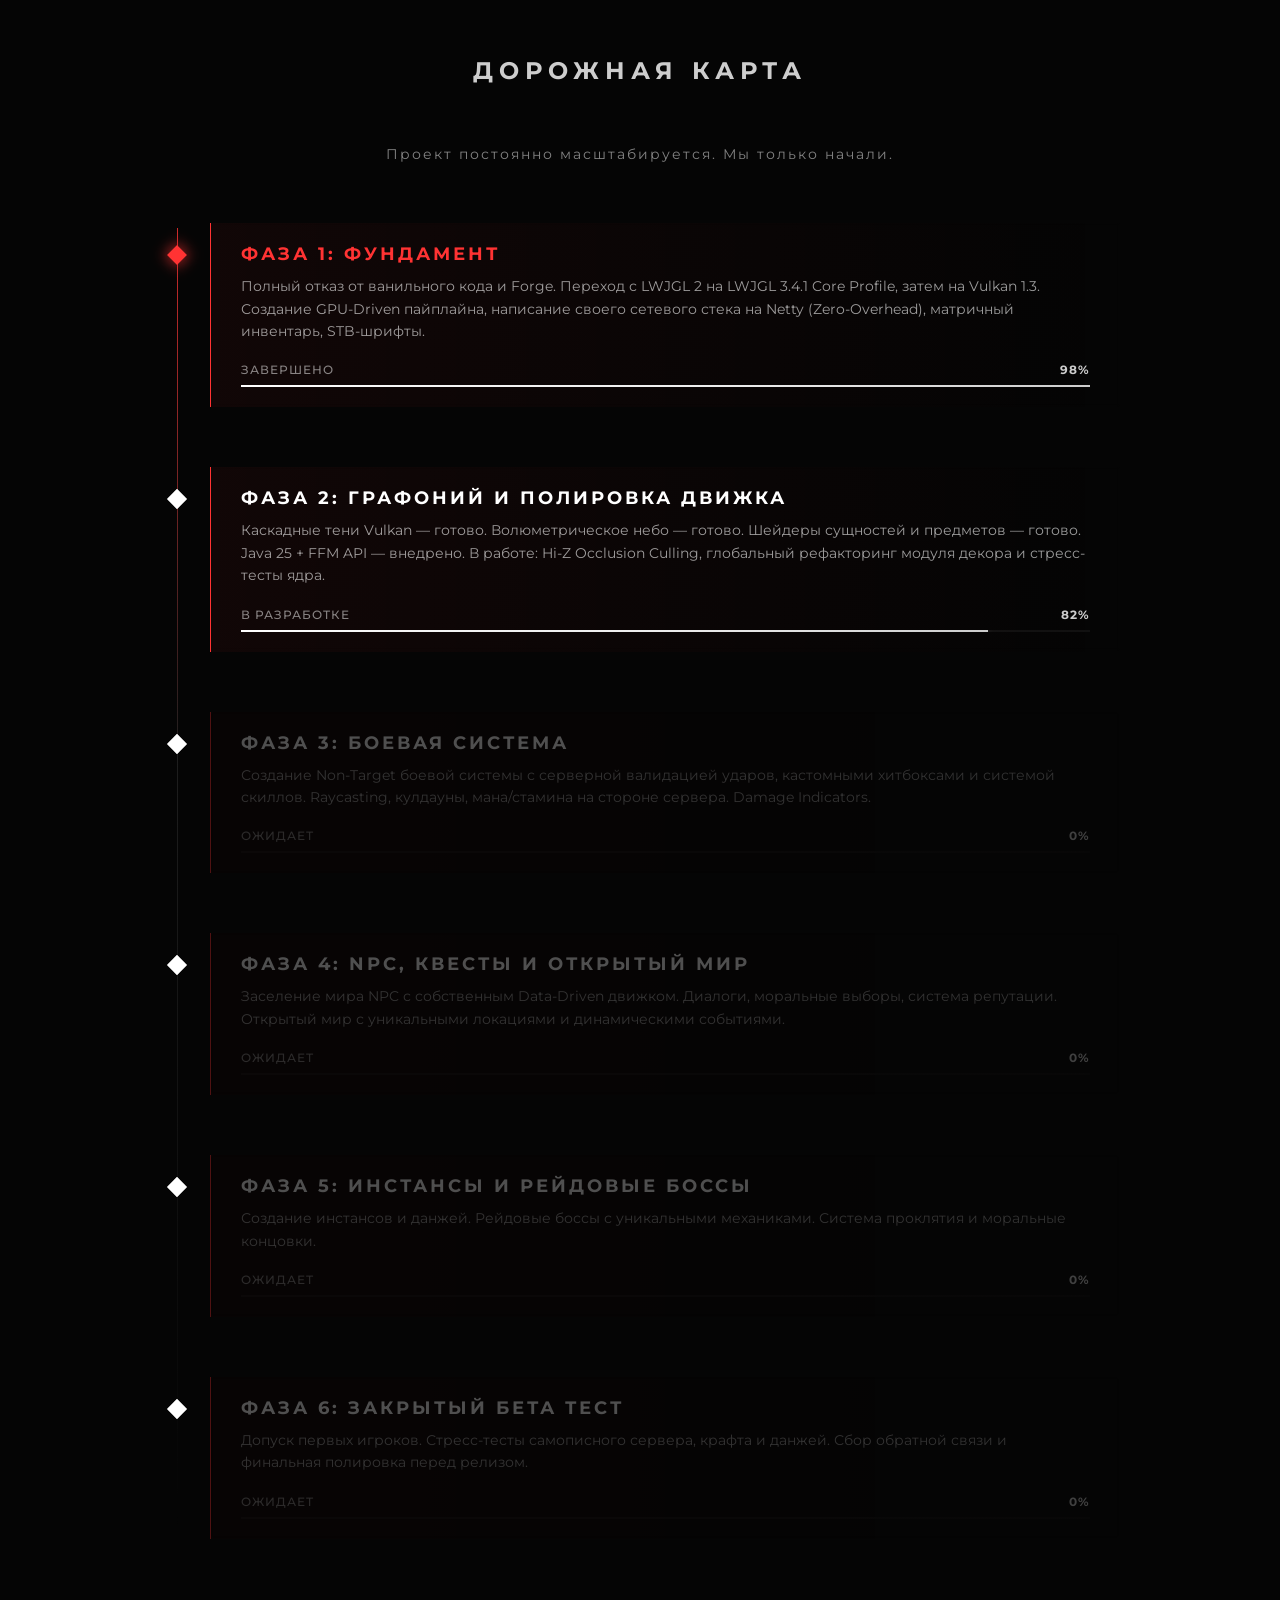
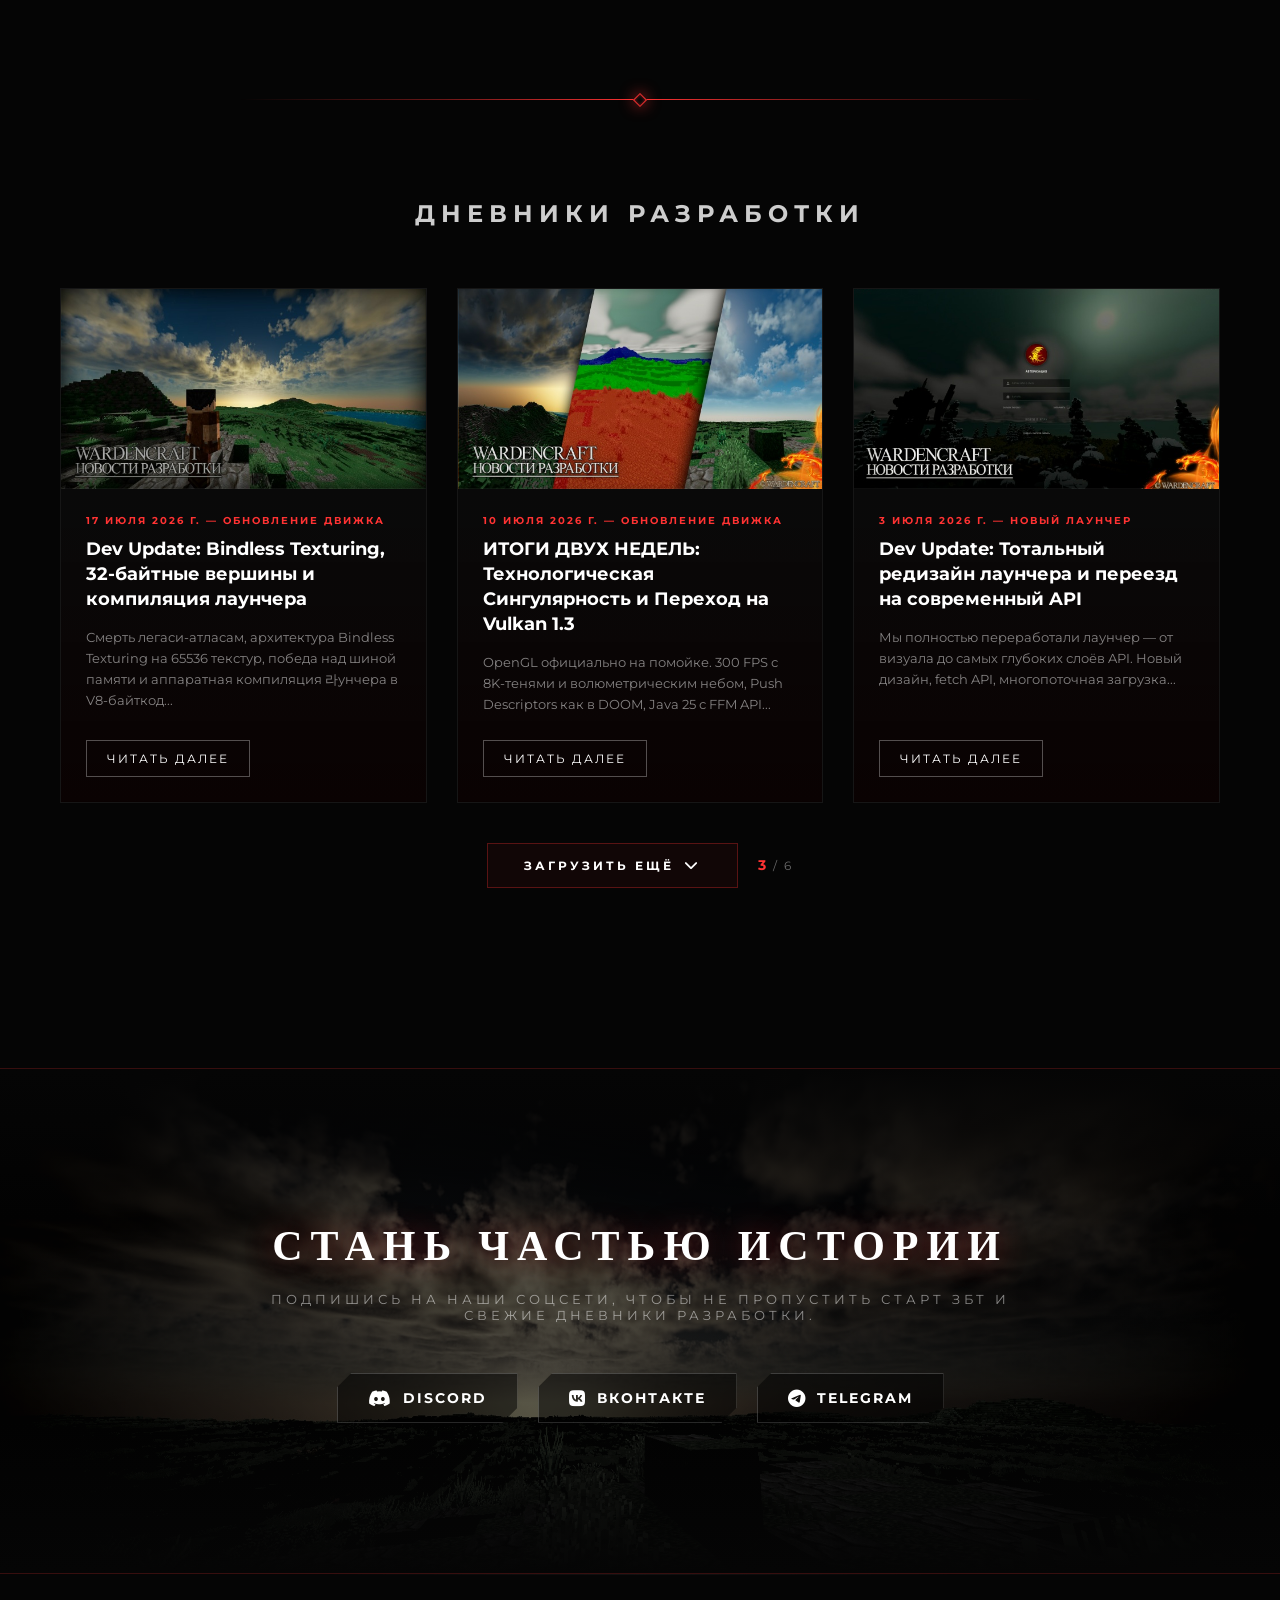
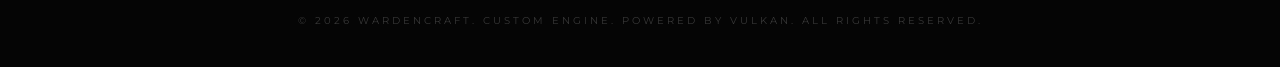
==== commit b385302d: "Refactor code structure for improved readability and maintainability" ====
--- a/index.html
+++ b/index.html
@@ -4,7 +4,7 @@
 <head>
   <meta charset="UTF-8">
   <meta name="description" content="WardenCraft — фэнтезийная MMORPG на самописном Vulkan 1.3 движке и Java 25. Бесшовный мир, non-target бои, многопоточная загрузка (Project Loom) и тысячи FPS без просадок.">
-  <meta name="keywords" content="WardenCraft, MMORPG, фэнтези, игра, Vulkan, Vulkan 1.3, Java 25, Project Loom, FFM API, самописный движок, GPU-Driven Rendering, хардкор">
+  <meta name="keywords" content="WardenCraft, MMORPG, фэнтези, игра, Vulkan, Vulkan 1.3, Java 25, Project Loom, FFM API, самописный движок, GPU-Driven Rendering, хардкор, Bindless Texturing">
   <meta name="robots" content="index, follow">
   <meta name="author" content="WardenCraft Team">
   <link rel="canonical" href="https://grishadelumiere.github.io/wardencraft.github.io/">
@@ -40,6 +40,12 @@
         },
         {
           "@type": "NewsArticle",
+          "headline": "Dev Update: Bindless Texturing, 32-байтные вершины и компиляция лаунчера",
+          "datePublished": "2026-07-17",
+          "description": "Смерть легаси-атласам, архитектура Bindless Texturing на 65536 текстур, победа над шиной памяти и аппаратная компиляция лаунчера в V8-байткод. Перенос алгоритма отсечения невидимой геометрии (Frustum Culling) полностью на сторону графического процессора."
+        },
+        {
+          "@type": "NewsArticle",
           "headline": "ИТОГИ ДВУХ НЕДЕЛЬ: Технологическая Сингулярность и Переход на Vulkan 1.3",
           "datePublished": "2026-07-17",
           "description": "Тотальный отказ от OpenGL. Внедрение Vulkan 1.3, GPU-Driven рендеринга и волюметрического неба. Переход ядра на современную Java 25, использование FFM API и Project Loom для многопоточной загрузки ассетов без фризов."
@@ -111,11 +117,13 @@
       <h1>WardenCraft - MMORPG на Vulkan</h1>
       <h2>ДОРОЖНАЯ КАРТА (ROADMAP)</h2>
       <p>ФАЗА 1: ФУНДАМЕНТ. Полный отказ от ванильного кода и Forge. Переход с LWJGL 2 на LWJGL 3.4.1 Core Profile, затем на Vulkan 1.3. Создание GPU-Driven пайплайна, написание своего сетевого стека на Netty (Zero-Overhead), матричный инвентарь, STB-шрифты.</p>
-      <p>ФАЗА 2: ГРАФОНИЙ И ПОЛИРОВКА ДВИЖКА. Каскадные тени Vulkan — готово. Волюметрическое небо — готово. Шейдеры сущностей и предметов — готово. Java 25 + FFM API — внедрено. В работе: Hi-Z Occlusion Culling, глобальный рефакторинг модуля декора и стресс-тесты ядра.</p>
+      <p>ФАЗА 2: ГРАФОНИЙ И ПОЛИРОВКА ДВИЖКА. Каскадные тени Vulkan — готово. Волюметрическое небо — готово. Шейдеры сущностей и предметов — готово. Bindless Texturing и 32-байтные вершины — готово. В работе: Hi-Z Occlusion Culling, глобальный рефакторинг модуля декора и стресс-тесты ядра.</p>
       <p>ФАЗА 3: БОЕВАЯ СИСТЕМА. Создание Non-Target боевой системы с серверной валидацией ударов, кастомными хитбоксами и системой скиллов.</p>
       <p>ФАЗА 4: NPC, КВЕСТЫ И ОТКРЫТЫЙ МИР. Заселение мира NPC с собственным Data-Driven движком. Диалоги, моральные выборы, система репутации.</p>
 
       <h2>ПОСЛЕДНИЕ НОВОСТИ И ОБНОВЛЕНИЯ</h2>
+      <h3>Dev Update: Bindless Texturing, 32-байтные вершины и компиляция лаунчера (2026-07-17)</h3>
+      <p>Смерть легаси-атласам, архитектура Bindless Texturing на 65536 текстур, победа над шиной памяти и аппаратная компиляция лаунчера в V8-байткод. Перенос алгоритма отсечения невидимой геометрии (Frustum Culling) полностью на сторону графического процессора.</p>
       <h3>ИТОГИ ДВУХ НЕДЕЛЬ: Технологическая Сингулярность и Переход на Vulkan 1.3 (2026-07-17)</h3>
       <p>Тотальный отказ от OpenGL. Внедрение Vulkan 1.3, GPU-Driven рендеринга и волюметрического неба. Переход ядра на современную Java 25, использование FFM API и Project Loom для многопоточной загрузки ассетов без фризов. Время кадра на процессоре снижено до рекордных 2.9 мс.</p>
       <h3>Dev Update: Тотальный редизайн лаунчера и переезд на современный API (2026-07-03)</h3>
@@ -229,7 +237,7 @@
           <h3>НЕКСТГЕН ГРАФИКА: ВОЛЮМЕТРИЧЕСКОЕ НЕБО</h3>
           <p>Мир дышит. Мы с нуля написали честное объемное освещение, систему многократного рассеивания света и реалистичные 3D-облака. Каскадные тени идеально ложатся на сложный рельеф, а погодные условия напрямую взаимодействуют с окружением, создавая неповторимую атмосферу темного фэнтези.</p>
         </div>
-        <div class="feature-image" style="background-image: url('images/2.jpg');"></div>
+        <div class="feature-image" style="background-image: url('images/3.jpg');"></div>
         <img src="images/3.jpg" alt="Объемное небо и графика мира WardenCraft" style="display:none;">
       </div>
 
@@ -250,7 +258,7 @@
           <p>Забудьте про тупое закликивание. Только точные уклонения, жесткие тайминги, парирования и контроль дистанции. Уникальный ИИ боссов ломает привычные тактики, меняя паттерны атак прямо в бою в зависимости от агрессии и поведения вашей группы.</p>
         </div>
         <div class="feature-image" style="background-image: url('images/4.jpg'); box-shadow: 0 0 30px rgba(255, 51, 51, 0.2);"></div>
-        <img src="images/2.jpg" alt="Ночной пейзаж WardenCraft — под луной с продвинутой графикой" style="display:none;">
+        <img src="images/4.jpg" alt="Ночной пейзаж WardenCraft — под луной с продвинутой графикой" style="display:none;">
       </div>
 
       <!-- Блок 4: Экономика и крафт -->
@@ -260,7 +268,7 @@
           <p>Никакого мусорного лута, выпадающего тысячами. Девять тиров редкости от "Убогого" до "Божественного". Лучшую экипировку в игре нельзя выбить — её создают топовые кузнецы из редчайших ресурсов, добытых гильдиями в смертельно опасных локациях.</p>
         </div>
         <div class="feature-image" style="background-image: url('images/5.jpg');"></div>
-        <img src="images/0.jpg" alt="Величественная башня WardenCraft - символ гильдий" style="display:none;">
+        <img src="images/5.jpg" alt="Величественная башня WardenCraft - символ гильдий" style="display:none;">
       </div>
     </section>
 
